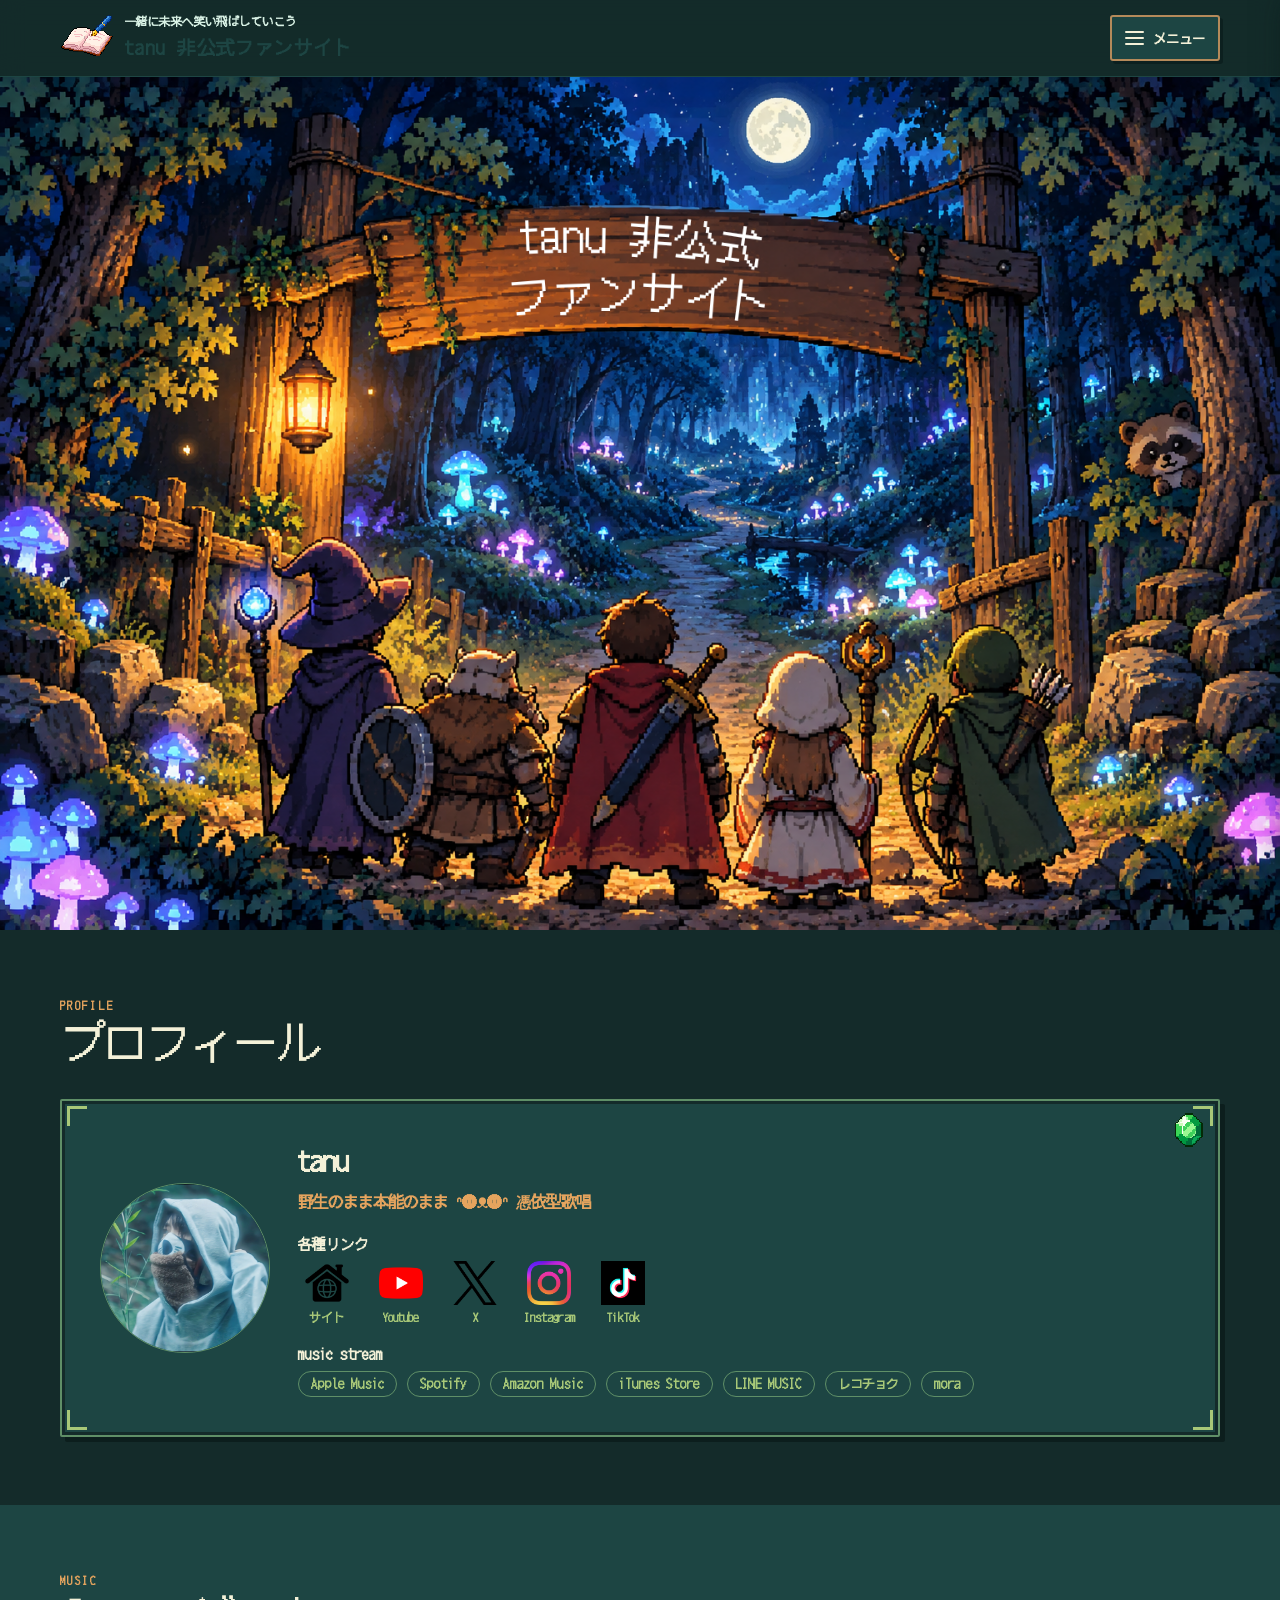
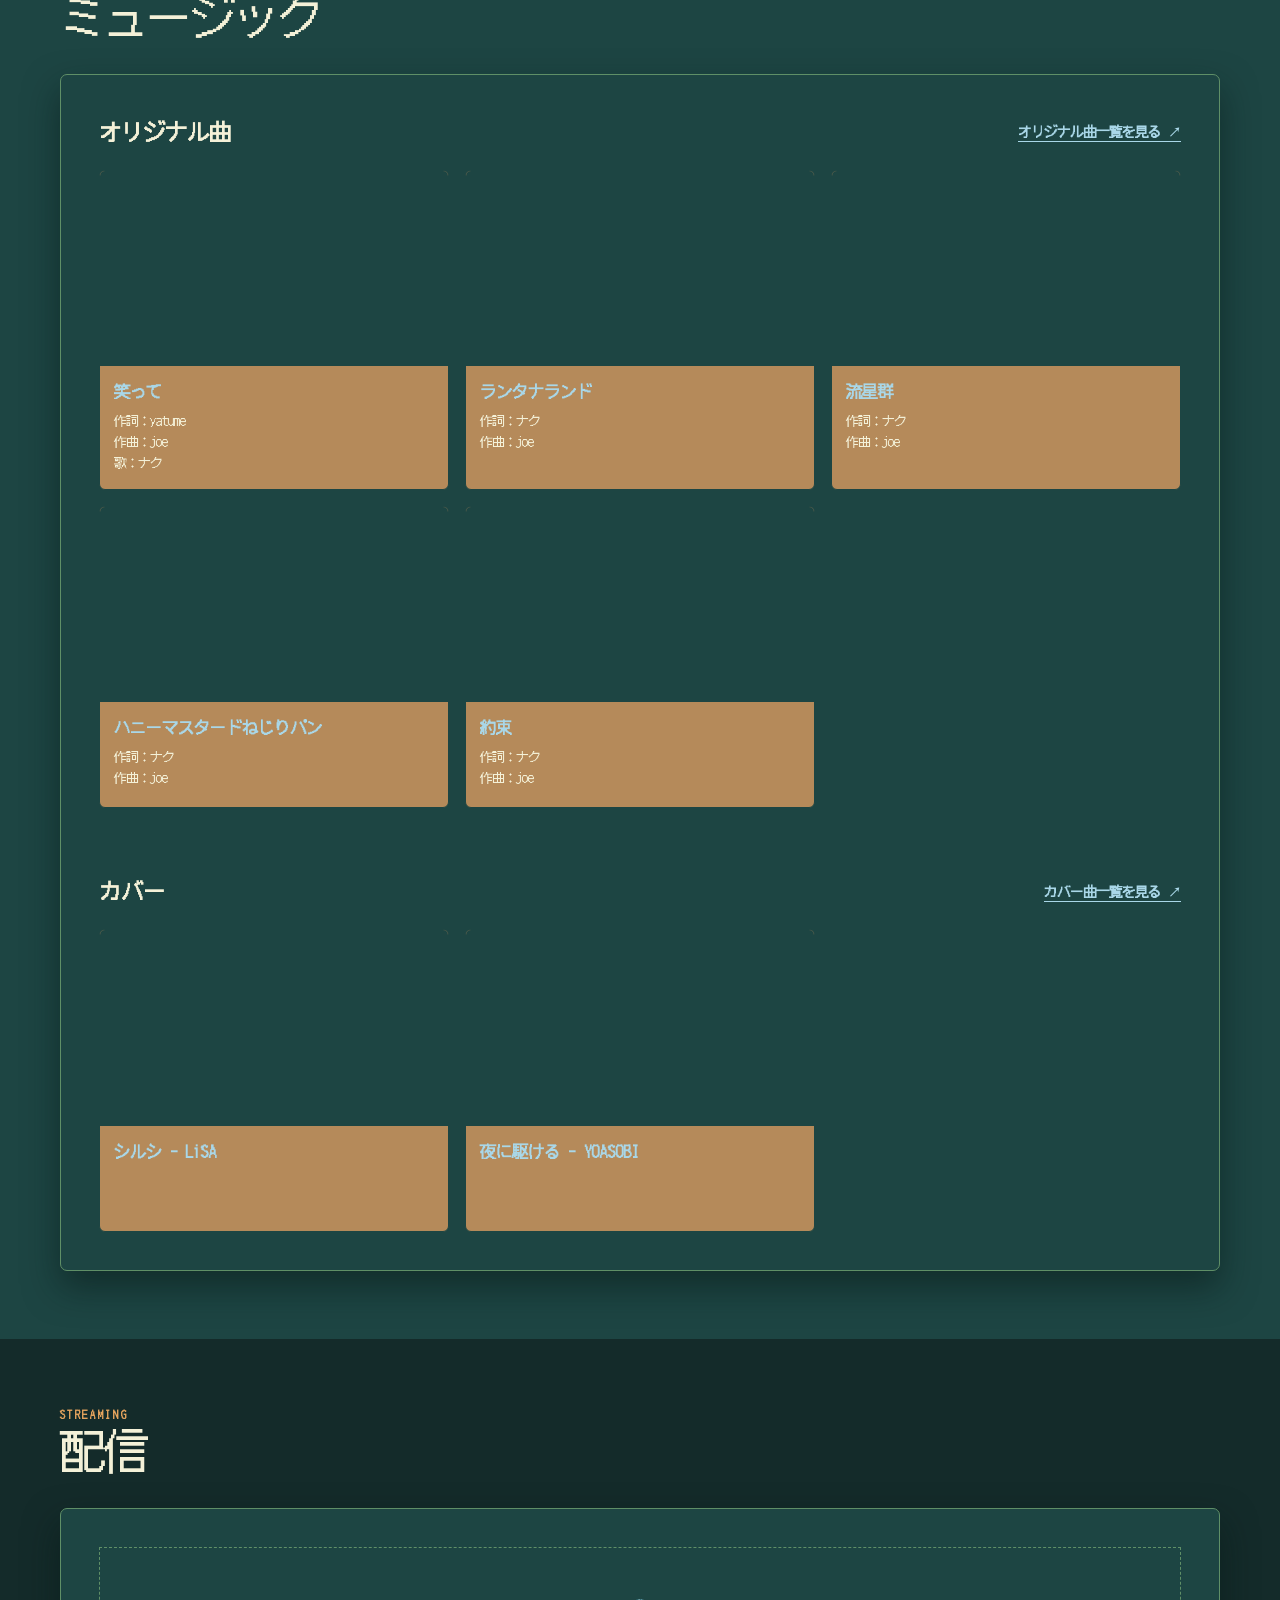
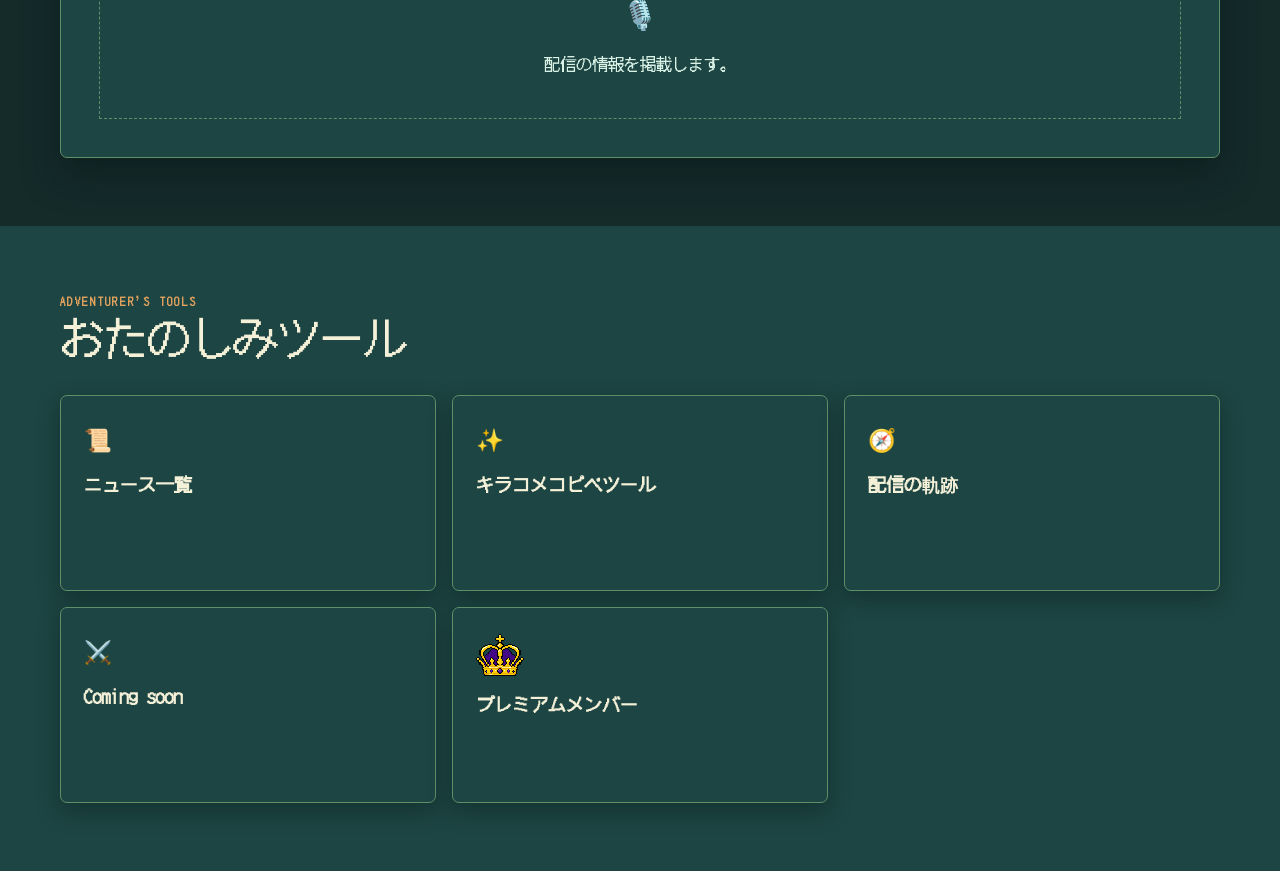
==== index.html @ e78f3a0e "Remove standalone premium section from home" ====
<!doctype html>
<html lang="ja">
<head>
  <meta charset="utf-8">
  <meta name="viewport" content="width=device-width, initial-scale=1">
  <meta name="theme-color" content="#142B2A">
  <meta name="description" content="アーティスト tanu さんの⾮公式ファンサイトです。">
  <title>tanu 非公式ファンサイト</title>
  <link rel="icon" type="image/png" href="assets/site-icon.png">
  <link rel="stylesheet" href="assets/site.css">
</head>
<body>
  <header class="site-header">
    <div class="nav-shell">
      <a class="brand" href="#home" aria-label="tanu 非公式ファンサイト ホーム"><img class="brand-icon" src="assets/site-icon.png" alt=""><span><small>一緒に未来へ笑い飛ばしていこう</small>tanu 非公式ファンサイト</span></a>
      <button class="menu-summary" type="button" aria-label="メニューを開く" aria-expanded="false" aria-controls="site-drawer"><span class="hamburger-icon" aria-hidden="true"><span></span><span></span><span></span></span><span>メニュー</span></button>
    </div>
  </header>
  <div class="menu-backdrop" data-menu-close hidden></div>
  <aside class="site-drawer" id="site-drawer" aria-label="サイトメニュー" aria-hidden="true" inert>
    <div class="drawer-head"><span>MENU</span><button class="drawer-close" type="button" aria-label="メニューを閉じる" data-menu-close>×</button></div>
    <nav class="drawer-nav">
      <a href="#home">ホーム</a>
      <a href="#profile">プロフィール</a>
      <a href="#music">ミュージック</a>
      <a href="#streaming">配信</a>
      <details class="drawer-tools"><summary>おたのしみツール<span aria-hidden="true">▼</span></summary><div class="drawer-submenu">
        <a href="news/">ニュース一覧</a>
        <a href="kiracome/">キラコメコピペツール</a>
        <a href="journey/"><span>配信の<span class="sans-fallback">軌跡</span></span></a>
        <a href="coming-soon/">Coming soon</a>
        <a href="#premium">プレミアムメンバー</a>
      </div></details>
    </nav>
  </aside>

  <main>
    <section class="home-hero" id="home" aria-labelledby="hero-title">
      <h1 id="hero-title" class="visually-hidden">tanu 非公式ファンサイト</h1>
      <img class="home-hero-image" src="assets/tanu-forest-hero.png" alt="月明かりの森の入口に立つ冒険者たちと、tanu 非公式ファンサイトのタイトル">
    </section>

    <section class="section" id="profile">
      <div class="page-shell">
        <div class="section-head"><div><div class="eyebrow">PROFILE</div><h2>プロフィール</h2></div></div>
        <div class="paper-panel profile-card profile-grid">
          <img class="profile-avatar" src="assets/tanu-profile-icon.png" alt="tanuさんのアイコン" width="170" height="170">
          <img class="profile-card-gem" src="assets/Pixel Art Emerald Gemstone.png" alt="">
          <div>
            <h3 class="profile-name">tanu</h3>
            <p class="profile-tagline">野生のまま本能のまま ᐢ⓿ᴥ⓿ᐢ 憑依型歌唱</p>
            <div class="profile-link-group">
              <h4 class="profile-subheading">各種リンク</h4>
              <nav class="social-icon-links" aria-label="tanuさんの各種リンク">
                <a class="social-icon-link" href="https://www.tunecore.co.jp/artists/tanutanu" target="_blank" rel="noopener noreferrer"><img src="assets/icon_hp.png" alt=""><span>サイト</span></a>
                <a class="social-icon-link" href="https://www.youtube.com/channel/UCKQTINVqYWLutJ93eUkS-uA" target="_blank" rel="noopener noreferrer"><img src="assets/icon_youtube.png" alt=""><span>Youtube</span></a>
                <a class="social-icon-link" href="https://x.com/tanuondo" target="_blank" rel="noopener noreferrer"><img src="assets/icon_x.png" alt=""><span>X</span></a>
                <a class="social-icon-link" href="https://www.instagram.com/tanu_ondo" target="_blank" rel="noopener noreferrer"><img src="assets/icon_instagram.png" alt=""><span>Instagram</span></a>
                <a class="social-icon-link" href="https://www.tiktok.com/@tanuondo" target="_blank" rel="noopener noreferrer"><img src="assets/icon_tictock.png" alt=""><span>TikTok</span></a>
              </nav>
            </div>
            <div class="profile-link-group">
              <h4 class="profile-subheading">music stream</h4>
              <nav class="service-links" aria-label="音楽配信サービス">
                <a class="social-link" href="https://music.apple.com/jp/artist/tanu/6798784344" target="_blank" rel="noopener noreferrer">Apple Music</a>
                <a class="social-link" href="https://open.spotify.com/intl-ja/artist/3D049MD9FeRtKDPdg8J4mI" target="_blank" rel="noopener noreferrer">Spotify</a>
                <a class="social-link" href="https://www.amazon.co.jp/music/player/artists/B0FX44RHBK/%E3%82%BF%E3%83%8C" target="_blank" rel="noopener noreferrer">Amazon Music</a>
                <a class="social-link" href="https://music.apple.com/jp/artist/tanu/6798784344" target="_blank" rel="noopener noreferrer">iTunes Store</a>
                <a class="social-link" href="https://music.line.me/webapp/artist/mi0000000017ddcce5" target="_blank" rel="noopener noreferrer">LINE MUSIC</a>
                <a class="social-link" href="https://recochoku.jp/artist/2001894683" target="_blank" rel="noopener noreferrer">レコチョク</a>
                <a class="social-link" href="https://mora.jp/artist/1518848/" target="_blank" rel="noopener noreferrer">mora</a>
              </nav>
            </div>
          </div>
        </div>
      </div>
    </section>

    <section class="section section-dark" id="music">
      <div class="page-shell">
        <div class="section-head"><div><div class="eyebrow">MUSIC</div><h2>ミュージック</h2></div></div>
        <div class="paper-panel music-catalog">
          <section class="music-category" aria-labelledby="original-songs-title">
            <div class="music-category-head"><h3 id="original-songs-title">オリジナル曲</h3><a class="music-playlist" href="https://youtube.com/playlist?list=PLEPzYN4AXR4_OcsNYPB0GMWKNWemqGG18&amp;si=A8yiGRRc8tsrLAij" target="_blank" rel="noopener noreferrer">オリジナル曲一覧を見る ↗</a></div>
            <div class="music-grid">
              <article class="music-card">
                <div class="music-video"><iframe src="https://www.youtube.com/embed/zOTj1LpjaqM?controls=0" title="笑って" frameborder="0" allow="accelerometer; autoplay; clipboard-write; encrypted-media; gyroscope; picture-in-picture; web-share" referrerpolicy="strict-origin-when-cross-origin" allowfullscreen></iframe></div>
                <div class="music-card-body"><h4>笑って</h4><p>作詞：yatume<br>作曲：joe<br>歌：ナク</p></div>
              </article>
              <article class="music-card">
                <div class="music-video"><iframe src="https://www.youtube.com/embed/f6OpAgueWlI?controls=0" title="ランタナランド" frameborder="0" allow="accelerometer; autoplay; clipboard-write; encrypted-media; gyroscope; picture-in-picture; web-share" referrerpolicy="strict-origin-when-cross-origin" allowfullscreen></iframe></div>
                <div class="music-card-body"><h4>ランタナランド</h4><p>作詞：ナク<br>作曲：joe</p></div>
              </article>
              <article class="music-card">
                <div class="music-video"><iframe src="https://www.youtube.com/embed/SqLfSQMRfxo?controls=0" title="流星群" frameborder="0" allow="accelerometer; autoplay; clipboard-write; encrypted-media; gyroscope; picture-in-picture; web-share" referrerpolicy="strict-origin-when-cross-origin" allowfullscreen></iframe></div>
                <div class="music-card-body"><h4>流星群</h4><p>作詞：ナク<br>作曲：joe</p></div>
              </article>
              <article class="music-card">
                <div class="music-video"><iframe src="https://www.youtube.com/embed/dbC8KkPv0nI?controls=0" title="ハニーマスタードねじりパン" frameborder="0" allow="accelerometer; autoplay; clipboard-write; encrypted-media; gyroscope; picture-in-picture; web-share" referrerpolicy="strict-origin-when-cross-origin" allowfullscreen></iframe></div>
                <div class="music-card-body"><h4>ハニーマスタードねじりパン</h4><p>作詞：ナク<br>作曲：joe</p></div>
              </article>
              <article class="music-card">
                <div class="music-video"><iframe src="https://www.youtube.com/embed/GjMZC3jUTAA?controls=0" title="約束" frameborder="0" allow="accelerometer; autoplay; clipboard-write; encrypted-media; gyroscope; picture-in-picture; web-share" referrerpolicy="strict-origin-when-cross-origin" allowfullscreen></iframe></div>
                <div class="music-card-body"><h4>約束</h4><p>作詞：ナク<br>作曲：joe</p></div>
              </article>
            </div>
          </section>
          <section class="music-category" aria-labelledby="cover-songs-title">
            <div class="music-category-head"><h3 id="cover-songs-title">カバー</h3><a class="music-playlist" href="https://youtube.com/playlist?list=PLEPzYN4AXR48Qa6YJpqg9E5xdZx9Xmgc6&amp;si=z7I_ExAQZlv4Ftwl" target="_blank" rel="noopener noreferrer">カバー曲一覧を見る ↗</a></div>
            <div class="music-grid">
              <article class="music-card">
                <div class="music-video"><iframe src="https://www.youtube.com/embed/HcnBp6DySU0?controls=0" title="シルシ - LiSA" frameborder="0" allow="accelerometer; autoplay; clipboard-write; encrypted-media; gyroscope; picture-in-picture; web-share" referrerpolicy="strict-origin-when-cross-origin" allowfullscreen></iframe></div>
                <div class="music-card-body"><h4>シルシ <span>- LiSA</span></h4></div>
              </article>
              <article class="music-card">
                <div class="music-video"><iframe src="https://www.youtube.com/embed/EwjotO2DPDc?controls=0" title="夜に駆ける - YOASOBI" frameborder="0" allow="accelerometer; autoplay; clipboard-write; encrypted-media; gyroscope; picture-in-picture; web-share" referrerpolicy="strict-origin-when-cross-origin" allowfullscreen></iframe></div>
                <div class="music-card-body"><h4>夜に駆ける <span>- YOASOBI</span></h4></div>
              </article>
            </div>
          </section>
        </div>
      </div>
    </section>

    <section class="section" id="streaming">
      <div class="page-shell">
        <div class="section-head"><div><div class="eyebrow">STREAMING</div><h2>配信</h2></div></div>
        <div class="paper-panel"><div class="empty-note"><span class="icon">🎙️</span>配信の情報を掲載します。</div></div>
      </div>
    </section>

    <section class="section section-dark" id="tools">
      <div class="page-shell">
        <div class="section-head"><div><div class="eyebrow">ADVENTURER'S TOOLS</div><h2>おたのしみツール</h2></div></div>
        <div class="content-grid">
          <a class="content-card" href="news/"><div class="card-mark">📜</div><h3>ニュース一覧</h3></a>
          <a class="content-card" href="kiracome/"><div class="card-mark">✨</div><h3>キラコメコピペツール</h3></a>
          <a class="content-card" href="journey/"><div class="card-mark">🧭</div><h3>配信の<span class="sans-fallback">軌跡</span></h3></a>
          <a class="content-card" href="coming-soon/"><div class="card-mark">⚔️</div><h3>Coming soon</h3></a>
          <div class="content-card" id="premium"><div class="card-mark"><img src="assets/Pixel Art Noble Crown Icon.png" alt=""></div><h3>プレミアムメンバー</h3></div>
        </div>
      </div>
    </section>
  </main>
  <script src="assets/site.js" defer></script>
</body>
</html>
---- assets/site.css ----
@font-face {
  font-family: "EnkaDotGothic24";
  src: url("fonts/EnkaDotGothic24.ttf") format("truetype");
  font-style: normal;
  font-weight: 400;
  font-display: swap;
}
:root {
  color-scheme: dark;
  --deep-forest: #142B2A;
  --night-teal: #1D4543;
  --moss: #5F8F67;
  --leaf: #A8C878;
  --moonlight: #D9F2E5;
  --music: #A9D7E8;
  --wood: #B58A5A;
  --alert: #E5A45E;
  --forest-950: #F4F1D8;
  --forest-900: var(--night-teal);
  --forest-800: var(--leaf);
  --forest-700: var(--moss);
  --forest-500: var(--music);
  --parchment: var(--wood);
  --paper: var(--deep-forest);
  --paper-light: var(--night-teal);
  --leather: var(--wood);
  --gold: var(--leaf);
  --rust: var(--alert);
  --ink: #F4F1D8;
  --muted: var(--moonlight);
  --border: var(--moss);
  --shadow: 0 16px 35px #08181788;
}
* { box-sizing: border-box; }
html { scroll-behavior: smooth; }
body {
  min-height: 100vh;
  margin: 0;
  color: var(--ink);
  background: var(--deep-forest);
  font-family: "EnkaDotGothic24", sans-serif;
  line-height: 1.8;
}
a { color: inherit; }
.site-header {
  position: sticky;
  top: 0;
  z-index: 10;
  border-bottom: 1px solid var(--forest-900);
  background: #142B2Aee;
  backdrop-filter: blur(12px);
}
.nav-shell {
  width: min(1160px, calc(100% - 40px));
  min-height: 76px;
  margin: auto;
  display: flex;
  align-items: center;
  justify-content: space-between;
  gap: 20px;
}
.brand {
  display: inline-flex;
  align-items: center;
  gap: 11px;
  color: var(--forest-900);
  font-family: "EnkaDotGothic24", sans-serif;
  font-size: 1.12rem;
  font-weight: 700;
  letter-spacing: .08em;
  text-decoration: none;
  white-space: nowrap;
}
.brand-icon { display: block; width: 54px; height: 54px; flex: 0 0 auto; object-fit: contain; }
.brand small { display: block; color: var(--muted); font-family: "EnkaDotGothic24", sans-serif; font-size: .68rem; letter-spacing: .04em; }
.main-nav { display: flex; align-items: center; gap: 20px; }
.main-nav > a, .menu-summary {
  color: var(--forest-900);
  font-family: "EnkaDotGothic24", sans-serif;
  font-size: .84rem;
  font-weight: 700;
  text-decoration: none;
}
.main-nav a:hover, .menu-summary:hover { color: var(--rust); }
.main-nav a[aria-current="page"] { color: var(--rust); }
.menu-details { position: relative; }
.menu-summary { cursor: pointer; list-style: none; }
.menu-summary::-webkit-details-marker { display: none; }
.menu-summary::after { margin-left: 6px; content: "⌄"; }
.menu-popover {
  position: absolute;
  top: calc(100% + 16px);
  right: 0;
  display: grid;
  width: 236px;
  gap: 4px;
  padding: 10px;
  border: 1px solid var(--border);
  border-radius: 12px;
  background: var(--paper-light);
  box-shadow: var(--shadow);
}
.menu-popover a { padding: 9px 10px; border-radius: 7px; color: var(--forest-900); font: 700 .82rem "EnkaDotGothic24", sans-serif; text-decoration: none; }
.menu-popover a:hover { background: var(--deep-forest); }
.page-shell { width: min(1160px, calc(100% - 40px)); margin: auto; }
.home-hero {
  display: block;
  width: 100%;
  margin: 0;
  padding: 0;
  background: var(--deep-forest);
}
.home-hero-image { display: block; width: 100%; height: auto; }
.visually-hidden { position: absolute; width: 1px; height: 1px; overflow: hidden; clip: rect(0, 0, 0, 0); white-space: nowrap; clip-path: inset(50%); }
.hero-copy { max-width: 700px; }
.eyebrow {
  color: var(--rust);
  font: 700 .7rem/1.5 "EnkaDotGothic24", sans-serif;
  letter-spacing: .21em;
  text-transform: uppercase;
}
.home-hero h1 {
  margin: 0 0 20px;
  color: var(--forest-950);
  font-size: clamp(2.6rem, 5.6vw, 5.2rem);
  font-weight: 500;
  letter-spacing: -.06em;
  line-height: 1.16;
}
.section { padding: 68px 0; }
.section-dark { color: var(--ink); background: var(--night-teal); }
.section-dark h2, .section-dark h3 { color: var(--ink); }
.section-dark .section-head h2 { color: var(--ink); }
.section-dark .eyebrow { color: var(--rust); }
.section-dark p { color: var(--moonlight); }
.section-head { display: flex; align-items: end; justify-content: space-between; gap: 24px; margin-bottom: 28px; }
.section-head h2, .page-title { margin: 0; color: var(--forest-950); font-size: clamp(1.8rem, 4vw, 2.8rem); font-weight: 500; letter-spacing: -.04em; line-height: 1.25; }
.section-head p { max-width: 34em; margin: 9px 0 0; color: var(--muted); font-size: .9rem; }
.text-link { color: var(--rust); font: 700 .82rem "EnkaDotGothic24", sans-serif; text-decoration-thickness: 1px; text-underline-offset: 4px; white-space: nowrap; }
.paper-panel {
  padding: clamp(22px, 4vw, 38px);
  border: 1px solid var(--border);
  border-radius: 7px;
  background: var(--paper-light);
  box-shadow: var(--shadow);
}
.news-list { display: grid; gap: 12px; }
.news-item { display: grid; grid-template-columns: 130px 1fr; gap: 18px; padding: 14px 0; border-bottom: 1px dashed var(--border); }
.news-item:last-child { border-bottom: 0; }
.news-date { color: var(--muted); font: .76rem "EnkaDotGothic24", sans-serif; }
.news-label { display: inline-block; margin-right: 9px; padding: 2px 8px; border: 1px solid var(--rust); border-radius: 999px; color: var(--rust); font: 700 .64rem "EnkaDotGothic24", sans-serif; letter-spacing: .06em; }
.news-title { color: var(--forest-950); font-weight: 700; }
.profile-grid { display: grid; grid-template-columns: 170px 1fr; align-items: center; gap: 28px; }
.profile-avatar { display: block; width: 170px; aspect-ratio: 1; border: 1px solid var(--border); border-radius: 50%; object-fit: cover; }
.profile-name { margin: 0 0 4px; color: var(--forest-950); font-size: 1.6rem; }
.profile-tagline { margin: 0; color: var(--rust); font: 700 .95rem/1.7 "EnkaDotGothic24", sans-serif; }
.profile-link-group { margin-top: 22px; }
.profile-subheading { margin: 0 0 10px; color: var(--forest-950); font: 700 .86rem "EnkaDotGothic24", sans-serif; }
.service-links { display: flex; flex-wrap: wrap; gap: 10px; }
.social-icon-links { display: flex; flex-wrap: wrap; align-items: start; gap: 16px; }
.social-icon-link { display: flex; min-width: 58px; flex-direction: column; align-items: center; gap: 5px; color: var(--forest-800); font: 700 .72rem/1.3 "EnkaDotGothic24", sans-serif; text-decoration: none; }
.social-icon-link img { display: block; width: 44px; height: 44px; object-fit: contain; }
.social-icon-link:hover { color: var(--rust); }
.social-link { padding: 6px 12px; border: 1px solid var(--border); border-radius: 999px; color: var(--forest-800); font: 700 .75rem "EnkaDotGothic24", sans-serif; text-decoration: none; }
.content-grid { display: grid; grid-template-columns: repeat(3, minmax(0, 1fr)); gap: 16px; }
.content-card {
  min-height: 196px;
  padding: 23px;
  border: 1px solid var(--border);
  border-radius: 7px;
  background: var(--paper-light);
  box-shadow: 0 8px 22px #08181766;
  text-decoration: none;
  transition: transform .18s ease, box-shadow .18s ease;
}
.content-card[href]:hover { transform: translateY(-3px); box-shadow: var(--shadow); }
.card-mark { color: var(--rust); font-size: 1.4rem; }
.content-card h3 { margin: 10px 0 6px; color: var(--forest-950); font-size: 1.1rem; }
.content-card p { margin: 0; color: var(--muted); font-size: .82rem; }
.profile-card { position: relative; overflow: hidden; border: 2px solid var(--moss); border-radius: 2px; background: var(--night-teal); box-shadow: 5px 5px 0 #081817aa, inset 0 0 0 3px var(--deep-forest); }
.profile-card::before { position: absolute; inset: 5px; pointer-events: none; background: linear-gradient(var(--leaf), var(--leaf)) top left / 20px 3px no-repeat, linear-gradient(var(--leaf), var(--leaf)) top left / 3px 20px no-repeat, linear-gradient(var(--leaf), var(--leaf)) top right / 20px 3px no-repeat, linear-gradient(var(--leaf), var(--leaf)) top right / 3px 20px no-repeat, linear-gradient(var(--leaf), var(--leaf)) bottom left / 20px 3px no-repeat, linear-gradient(var(--leaf), var(--leaf)) bottom left / 3px 20px no-repeat, linear-gradient(var(--leaf), var(--leaf)) bottom right / 20px 3px no-repeat, linear-gradient(var(--leaf), var(--leaf)) bottom right / 3px 20px no-repeat; content: ""; }
.profile-card > * { position: relative; z-index: 1; }
.profile-card .profile-card-gem { position: absolute; top: 12px; right: 12px; width: 34px; height: 34px; image-rendering: pixelated; object-fit: contain; }
.card-mark img { display: block; width: 48px; height: 48px; image-rendering: pixelated; object-fit: contain; }
.coming-label { display: inline-block; margin-top: 14px; color: var(--rust); font: 700 .65rem "EnkaDotGothic24", sans-serif; letter-spacing: .14em; }
.page-hero { padding: 48px 0 28px; }
.breadcrumbs { margin-bottom: 13px; color: var(--muted); font: .72rem "EnkaDotGothic24", sans-serif; }
.breadcrumbs a { color: var(--rust); }
.page-title { font-size: clamp(2rem, 5vw, 3.4rem); }
.page-intro { max-width: 48em; margin: 10px 0 0; color: var(--muted); }
.story-layout { display: grid; grid-template-columns: minmax(0, 1fr) 240px; align-items: start; gap: 25px; padding-bottom: 70px; }
.side-note { padding: 20px; border: 1px dashed var(--rust); border-radius: 7px; color: var(--ink); background: var(--parchment); font-size: .82rem; }
.side-note strong { display: block; margin-bottom: 6px; color: var(--forest-950); }
.empty-note { padding: 40px 20px; border: 1px dashed var(--border); color: var(--muted); text-align: center; }
.empty-note .icon { display: block; margin-bottom: 10px; color: var(--gold); font-size: 1.8rem; }
.timeline { display: grid; gap: 15px; }
.timeline-item { position: relative; padding: 21px 24px 21px 58px; border: 1px solid var(--border); border-radius: 7px; background: var(--paper-light); }
.timeline-item::before { position: absolute; top: 28px; left: 25px; width: 13px; height: 13px; border: 2px solid var(--rust); border-radius: 50%; background: var(--parchment); content: ""; }
.timeline-item::after { position: absolute; top: 43px; bottom: -16px; left: 31px; width: 1px; background: var(--forest-900); content: ""; }
.timeline-item:last-child::after { display: none; }
.timeline-date { color: var(--rust); font: 700 .72rem "EnkaDotGothic24", sans-serif; letter-spacing: .08em; }
.timeline-item h3 { margin: 4px 0; color: var(--forest-950); font-size: 1.05rem; }
.site-footer { padding: 28px 20px; border-top: 1px solid var(--forest-900); color: var(--ink); background: var(--parchment); font: .74rem/1.8 "EnkaDotGothic24", sans-serif; text-align: center; }
.site-footer a { color: var(--forest-800); }

/* Kira-kome tool */
.tool-main { width: min(920px, calc(100% - 40px)); margin: 0 auto; padding-bottom: 65px; }
.tool-status { margin: 16px 0; color: var(--muted); font: .78rem "EnkaDotGothic24", sans-serif; }
.request-cta { display: flex; align-items: center; justify-content: space-between; gap: 14px; margin: 0 0 18px; padding: 14px 16px; border: 1px solid var(--forest-900); border-left: 4px solid var(--rust); border-radius: 6px; background: var(--paper-light); box-shadow: 0 2px 0 #08181766; }
.request-cta p { margin: 0; color: var(--ink); font-size: .88rem; }
.request-cta a { display: inline-flex; flex: 0 0 auto; align-items: center; gap: 8px; padding: 8px 12px; border: 1px solid var(--leaf); border-radius: 4px; color: var(--deep-forest); background: var(--leaf); font-size: .82rem; font-weight: 700; text-decoration: none; transition: background-color .18s ease, border-color .18s ease; }
.request-cta a:hover { border-color: var(--forest-900); color: var(--ink); background: var(--forest-900); }
.request-cta a:focus-visible { outline: 3px solid var(--alert); outline-offset: 3px; }
.scene-picker { display: grid; gap: 9px; margin: 0 0 22px; padding: 16px; border: 1px solid var(--moss); border-radius: 7px; background: linear-gradient(145deg, var(--night-teal), var(--deep-forest)); box-shadow: 0 3px 0 #08181766, inset 0 1px #D9F2E522; }
.scene-picker label { color: var(--forest-950); font-weight: 700; }
.scene-picker label::before { margin-right: .45em; color: var(--rust); content: "✦"; }
.scene-picker select { display: block; width: 100%; min-height: 52px; padding: 10px 46px 10px 15px; appearance: none; border: 2px solid var(--leaf); border-radius: 6px; color: var(--ink); background-color: var(--deep-forest); background-image: url("data:image/svg+xml,%3Csvg xmlns='http://www.w3.org/2000/svg' width='20' height='20' viewBox='0 0 20 20'%3E%3Cpath d='m4 7 6 6 6-6' fill='none' stroke='%23A8C878' stroke-width='2.5' stroke-linecap='square'/%3E%3C/svg%3E"), linear-gradient(180deg, var(--night-teal), var(--deep-forest)); background-repeat: no-repeat; background-position: right 15px center, center; font: .95rem "Google Sans", "Roboto", "Noto Sans JP", "Yu Gothic UI", Meiryo, sans-serif; cursor: pointer; box-shadow: inset 0 1px #D9F2E522, 0 2px 0 #08181766; transition: border-color .18s ease, box-shadow .18s ease, background-color .18s ease; }
.scene-picker select:hover { border-color: var(--rust); }
.scene-picker option { color: var(--forest-950); background: var(--paper-light); font-family: "Google Sans", "Roboto", "Noto Sans JP", "Yu Gothic UI", Meiryo, sans-serif; }
.scene-picker select:focus-visible { outline: 3px solid var(--alert); outline-offset: 3px; border-color: var(--rust); }
.scene-group { margin-bottom: 18px; padding: 16px 20px; border: 1px solid var(--border); border-radius: 7px; background: var(--paper-light); box-shadow: 0 5px 16px #08181766; }
.scene-title { margin-bottom: 12px; padding-bottom: 8px; border-bottom: 1px solid var(--border); color: var(--forest-950); font-size: 1.05rem; }
.message-list { display: flex; flex-direction: column; gap: 9px; }
.message-row { display: flex; align-items: center; justify-content: space-between; gap: 12px; padding: 10px 12px; border: 1px solid var(--moss); border-radius: 5px; background: var(--deep-forest); }
.message-text { flex-grow: 1; overflow-wrap: anywhere; white-space: pre-wrap; font: .9rem/1.5 "Google Sans", sans-serif; }
.copy-btn { flex-shrink: 0; padding: 7px 13px; border: 1px solid var(--leaf); border-radius: 4px; color: var(--deep-forest); background: var(--leaf); font: 700 .78rem "EnkaDotGothic24", sans-serif; cursor: pointer; }
.copy-btn:hover { color: var(--ink); background: var(--forest-900); }
.copy-btn.copied { border-color: var(--forest-900); color: var(--ink); background: var(--forest-900); }
.empty-state { padding: 40px 0; color: var(--muted); text-align: center; }
.load-state { margin: -10px 0 18px; color: var(--muted); font: .78rem "EnkaDotGothic24", sans-serif; }
.toast { position: fixed; bottom: 22px; left: 50%; z-index: 12; transform: translateX(-50%); padding: 9px 21px; border: 1px solid var(--rust); border-radius: 999px; color: var(--ink); background: var(--night-teal); font: .84rem "EnkaDotGothic24", sans-serif; opacity: 0; pointer-events: none; transition: opacity .25s ease; }
.toast.show { opacity: 1; }

@media (max-width: 820px) {
  .hero-copy { max-width: 700px; }
  .content-grid { grid-template-columns: repeat(2, minmax(0, 1fr)); }
}
@media (max-width: 620px) {
  .request-cta { align-items: flex-start; flex-direction: column; }
  .nav-shell { width: calc(100% - 26px); min-height: 66px; gap: 10px; }
  .brand { gap: 7px; font-size: .94rem; }
  .brand-icon { width: 46px; height: 46px; }
  .main-nav { gap: 10px; }
  .main-nav > a, .menu-summary { font-size: .7rem; }
  .main-nav .optional-nav { display: none; }
  .page-shell { width: calc(100% - 28px); }
  .section { padding: 48px 0; }
  .section-head { align-items: start; flex-direction: column; gap: 8px; }
  .content-grid { grid-template-columns: 1fr; }
  .profile-grid { grid-template-columns: 1fr; justify-items: start; }
  .profile-avatar { width: 130px; }
  .story-layout { grid-template-columns: 1fr; }
  .news-item { grid-template-columns: 1fr; gap: 4px; }
  .tool-main { width: calc(100% - 28px); }
  .scene-group { padding: 14px; }
  .message-row { align-items: stretch; flex-direction: column; }
  .copy-btn { align-self: end; }
}
@media (prefers-reduced-motion: reduce) {
  *, *::before, *::after { scroll-behavior: auto !important; transition-duration: .01ms !important; }
}
/* Responsive hamburger menu for the single-page sections and child pages. */
.site-menu { position: relative; }
.site-menu > .menu-summary {
  display: flex;
  min-width: 108px;
  min-height: 46px;
  align-items: center;
  justify-content: center;
  gap: 9px;
  padding: 9px 13px;
  border: 1px solid var(--border);
  border-radius: 6px;
  color: var(--forest-900);
  background: var(--paper-light);
  font: 700 .82rem "EnkaDotGothic24", sans-serif;
  cursor: pointer;
  list-style: none;
}
.site-menu > .menu-summary::-webkit-details-marker { display: none; }
.site-menu > .menu-summary::after { display: none; }
.hamburger-icon { display: grid; width: 19px; gap: 4px; }
.hamburger-icon span { display: block; height: 2px; border-radius: 2px; background: currentColor; }
.site-menu .menu-popover {
  top: calc(100% + 8px);
  right: 0;
  z-index: 20;
  width: min(340px, calc(100vw - 28px));
  max-height: calc(100vh - 100px);
  overflow-y: auto;
  gap: 3px;
  padding: 10px;
}
.site-menu .menu-popover a {
  display: flex;
  min-height: 44px;
  align-items: center;
  padding: 9px 12px;
  border-radius: 6px;
  font-size: .84rem;
}
.site-menu .menu-popover a.menu-parent { margin-top: 3px; border-top: 1px solid var(--border); border-radius: 0; }
.site-menu .menu-popover a.menu-child { min-height: 40px; margin-left: 13px; padding-left: 16px; border-left: 2px solid var(--rust); color: var(--forest-700); font-weight: 600; }
@media (max-width: 620px) {
  .nav-shell { min-height: 66px; }
  .site-menu > .menu-summary { min-width: 46px; padding: 8px 10px; }
}
/* Pixel-art identity and slide-in navigation. */
.brand-icon { image-rendering: pixelated; }
.menu-summary {
  display: flex;
  min-width: 108px;
  min-height: 46px;
  align-items: center;
  justify-content: center;
  gap: 9px;
  padding: 9px 13px;
  border: 2px solid var(--leather);
  border-radius: 3px;
  color: var(--ink);
  background: var(--night-teal);
  box-shadow: 3px 3px 0 #08181788;
  font: 700 .82rem "EnkaDotGothic24", sans-serif;
  cursor: pointer;
}
.menu-summary:hover { background: var(--deep-forest); }
.hamburger-icon { display: grid; width: 19px; gap: 4px; }
.hamburger-icon span { display: block; height: 2px; background: currentColor; }
.menu-backdrop {
  position: fixed;
  inset: 0;
  z-index: 25;
  background: #081817cc;
  opacity: 0;
  transition: opacity .22s ease;
}
.menu-backdrop.is-visible { opacity: 1; }
.site-drawer {
  position: fixed;
  inset: 0 0 0 auto;
  z-index: 30;
  width: min(340px, 86vw);
  overflow-y: auto;
  padding: 18px 18px 30px;
  border-left: 4px solid var(--leaf);
  color: var(--ink);
  background: var(--night-teal);
  box-shadow: -8px 0 28px #081817aa;
  transform: translateX(105%);
  transition: transform .24s steps(6, end);
}
.site-drawer.is-open { transform: translateX(0); }
.drawer-head { display: flex; align-items: center; justify-content: space-between; padding: 4px 2px 18px; border-bottom: 2px solid var(--leaf); color: var(--ink); font: 700 .78rem/1 "EnkaDotGothic24", sans-serif; letter-spacing: .2em; }
.drawer-close { width: 40px; height: 40px; border: 2px solid var(--leaf); border-radius: 2px; color: var(--ink); background: transparent; font: 1.7rem/1 "EnkaDotGothic24", sans-serif; cursor: pointer; }
.drawer-nav { display: grid; gap: 5px; padding-top: 14px; }
.drawer-nav > a, .drawer-tools > summary {
  display: flex;
  min-height: 48px;
  align-items: center;
  justify-content: space-between;
  padding: 10px 12px;
  border: 1px solid var(--moss);
  border-radius: 2px;
  color: var(--ink);
  background: #142B2A66;
  font: 600 .95rem/1.5 "EnkaDotGothic24", sans-serif;
  text-decoration: none;
  cursor: pointer;
  list-style: none;
}
.drawer-tools > summary::-webkit-details-marker { display: none; }
.drawer-nav > a:hover, .drawer-tools > summary:hover { border-color: var(--leaf); background: #142B2Aaa; }
.drawer-tools > summary span { color: var(--leaf); font-size: .72rem; }
.drawer-tools[open] > summary { border-color: var(--leaf); }
.drawer-submenu { display: grid; gap: 4px; padding: 7px 0 4px 13px; }
.drawer-submenu a { display: flex; min-height: 42px; align-items: center; padding: 8px 12px; border-left: 2px solid var(--alert); color: var(--moonlight); font: .86rem/1.5 "EnkaDotGothic24", sans-serif; text-decoration: none; }
.drawer-submenu a { font-family: "EnkaDotGothic24", "Google Sans", "Roboto", "Noto Sans JP", "Yu Gothic UI", Meiryo, sans-serif; }
.sans-fallback { font-family: "Google Sans", "Roboto", "Noto Sans JP", "Yu Gothic UI", Meiryo, sans-serif; }
.drawer-submenu a:hover { color: var(--leaf); background: #142B2A88; }
.hero-intro { max-width: 36em; margin: 0; color: var(--muted); font-size: clamp(1rem, 2.2vw, 1.2rem); }
.music-catalog { display: grid; gap: 34px; }
.music-category + .music-category { padding-top: 28px; border-top: 2px solid var(--forest-900); }
.music-category-head { display: flex; align-items: center; justify-content: space-between; gap: 16px; margin-bottom: 18px; }
.music-category-head h3 { margin: 0; color: var(--forest-950); font-size: 1.35rem; }
.music-playlist { color: var(--music); font-size: .82rem; font-weight: 700; text-underline-offset: 4px; }
.music-grid { display: grid; grid-template-columns: repeat(3, minmax(0, 1fr)); gap: 16px; }
.music-card { overflow: hidden; border: 1px solid var(--forest-900); border-radius: 6px; background: var(--parchment); }
.music-video { overflow: hidden; aspect-ratio: 16 / 9; background: var(--forest-900); }
.music-video iframe { display: block; width: 100%; height: 100%; border: 0; }
.music-card-body { min-height: 105px; padding: 14px; }
.music-card-body h4 { margin: 0 0 7px; color: var(--music); font-size: .98rem; line-height: 1.5; }
.music-card-body h4 span { white-space: nowrap; }
.music-card-body p { margin: 0; color: var(--ink); font-size: .78rem; line-height: 1.7; }
@media (max-width: 820px) {
  .music-grid { grid-template-columns: repeat(2, minmax(0, 1fr)); }
}
@media (max-width: 620px) {
  .music-category-head { align-items: flex-start; flex-direction: column; gap: 6px; }
  .music-grid { gap: 11px; }
  .music-card-body { min-height: 96px; padding: 10px; }
  .music-card-body h4 { font-size: .88rem; }
  .music-card-body p { font-size: .73rem; }
}
@media (max-width: 620px) {
  .menu-summary { min-width: 46px; padding: 8px 10px; }
  .site-drawer { width: min(320px, 88vw); }
}
/* Mobile and title layout refinements. */
.profile-avatar { width: 170px; height: 170px; aspect-ratio: 1 / 1; border-radius: 50%; object-fit: cover; }
.home-hero h1 {
  max-width: none;
  font-size: clamp(1.25rem, 4.8vw, 3.25rem);
  letter-spacing: -.035em;
  white-space: nowrap;
}
.menu-summary::after { display: none; }
@media (max-width: 620px) {
  .menu-summary { width: 46px; min-width: 46px; height: 46px; padding: 0; }
  .menu-summary > span { display: none; }
  .menu-summary::after {
    display: block;
    width: 23px;
    height: 17px;
    content: "";
    background:
      linear-gradient(currentColor 0 0) top / 100% 3px no-repeat,
      linear-gradient(currentColor 0 0) center / 100% 3px no-repeat,
      linear-gradient(currentColor 0 0) bottom / 100% 3px no-repeat;
  }
  .profile-avatar { width: 130px; height: 130px; }
  .social-icon-links {
    display: grid;
    grid-template-columns: repeat(6, minmax(0, 1fr));
    gap: 16px 4px;
  }
  .social-icon-link:nth-child(-n + 2) { grid-column: span 3; }
  .social-icon-link:nth-child(n + 3) { grid-column: span 2; }
}
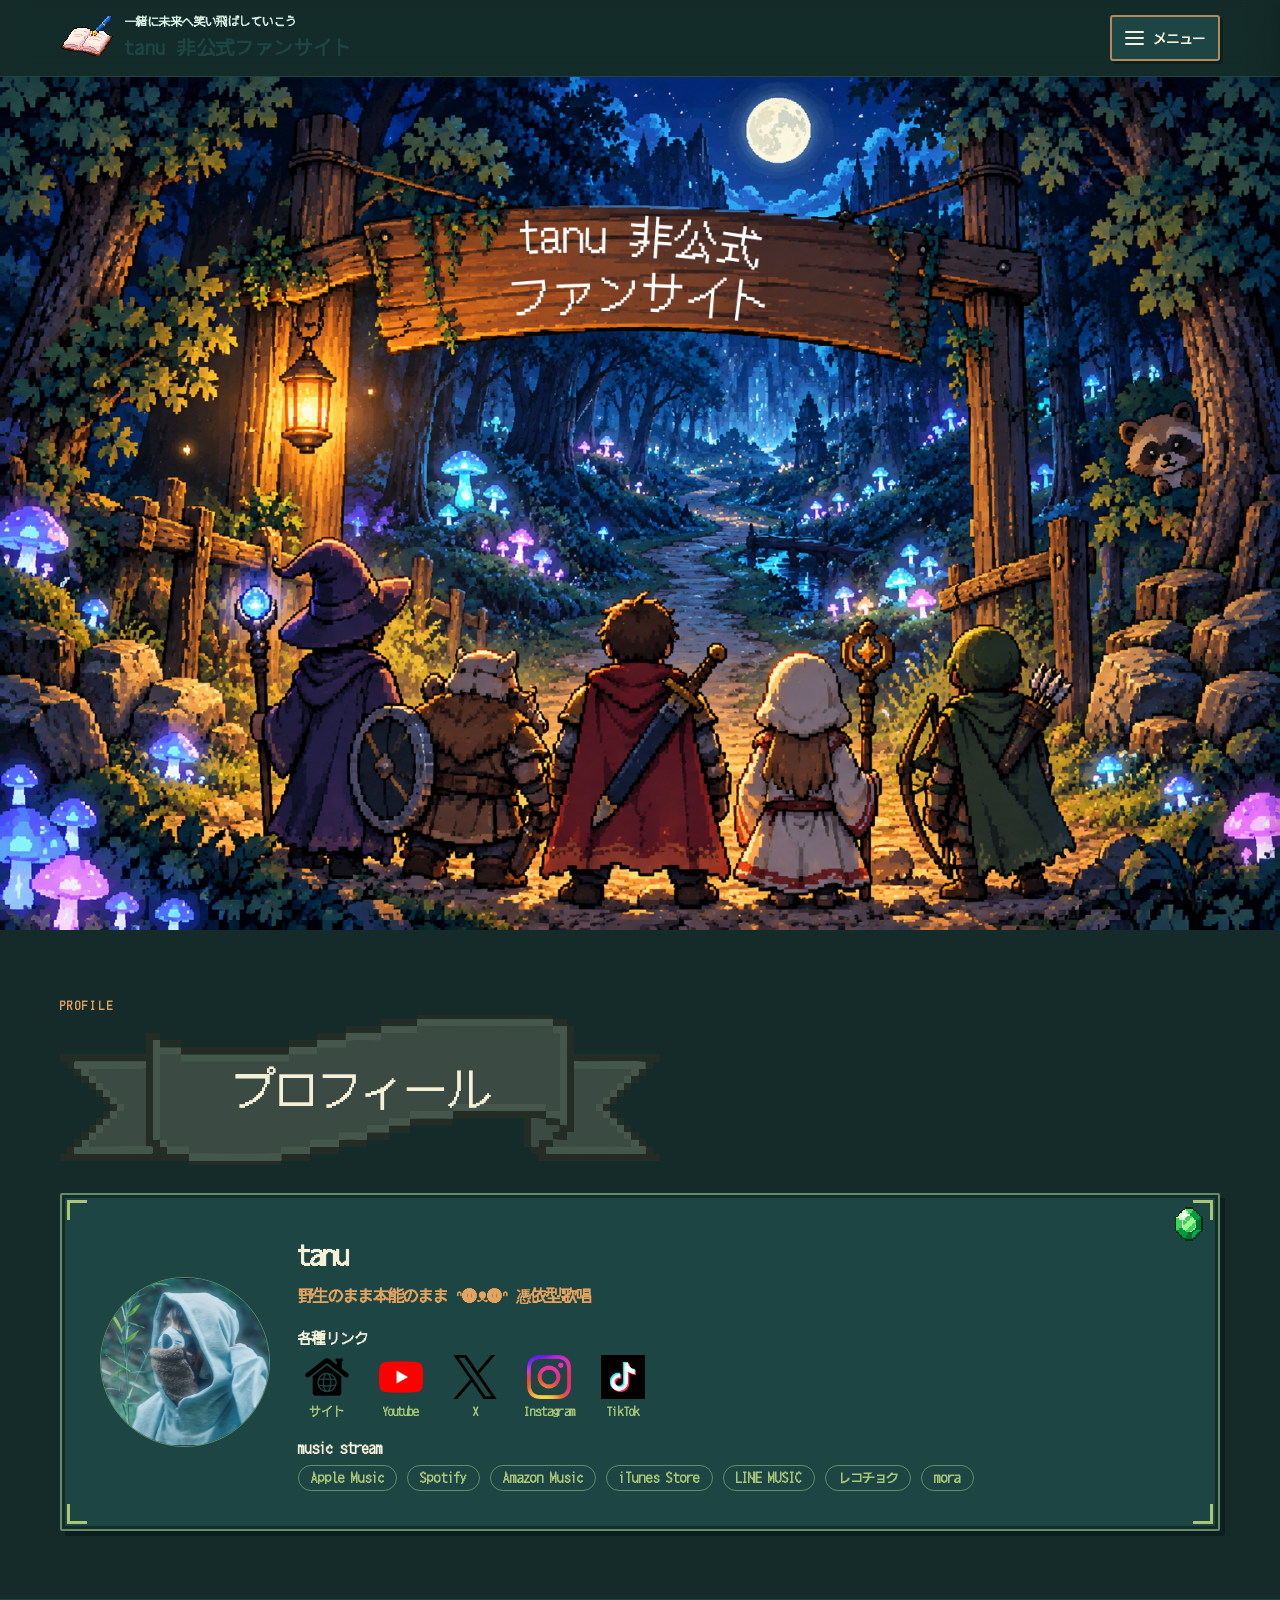
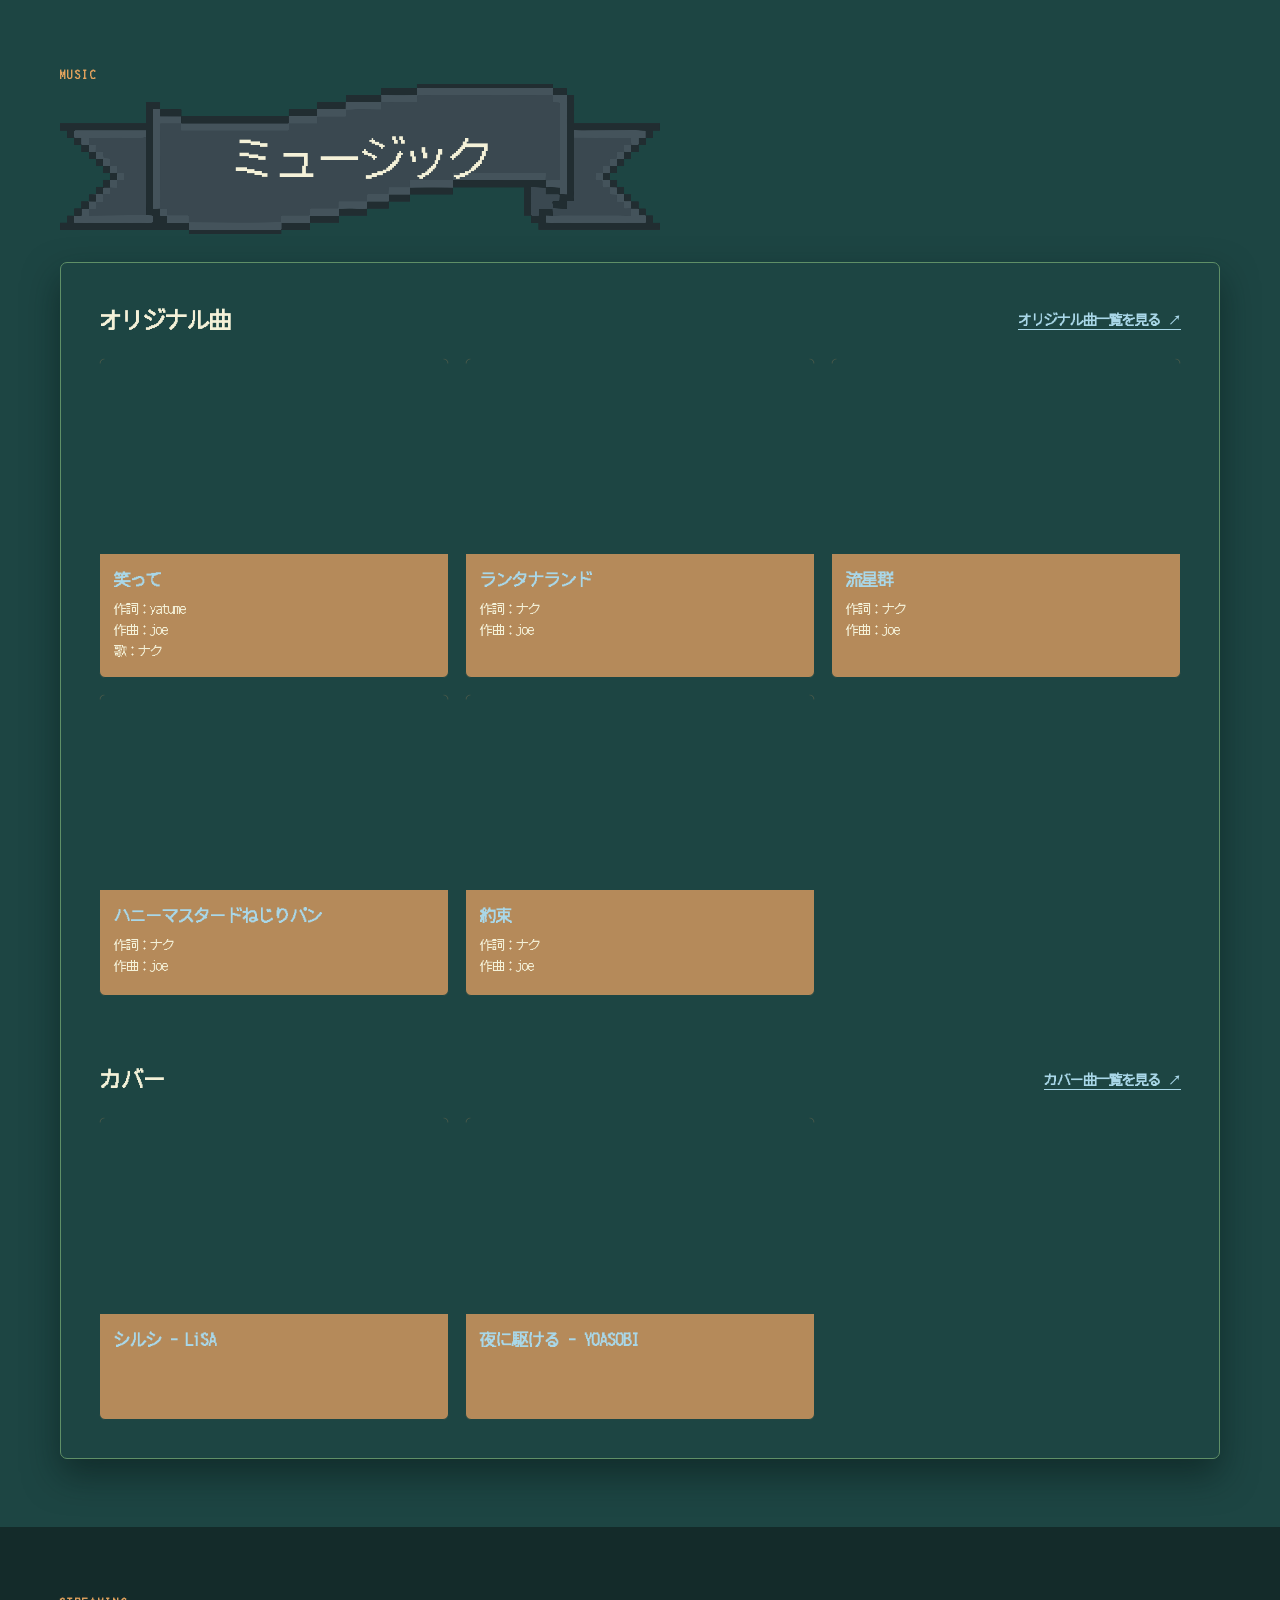
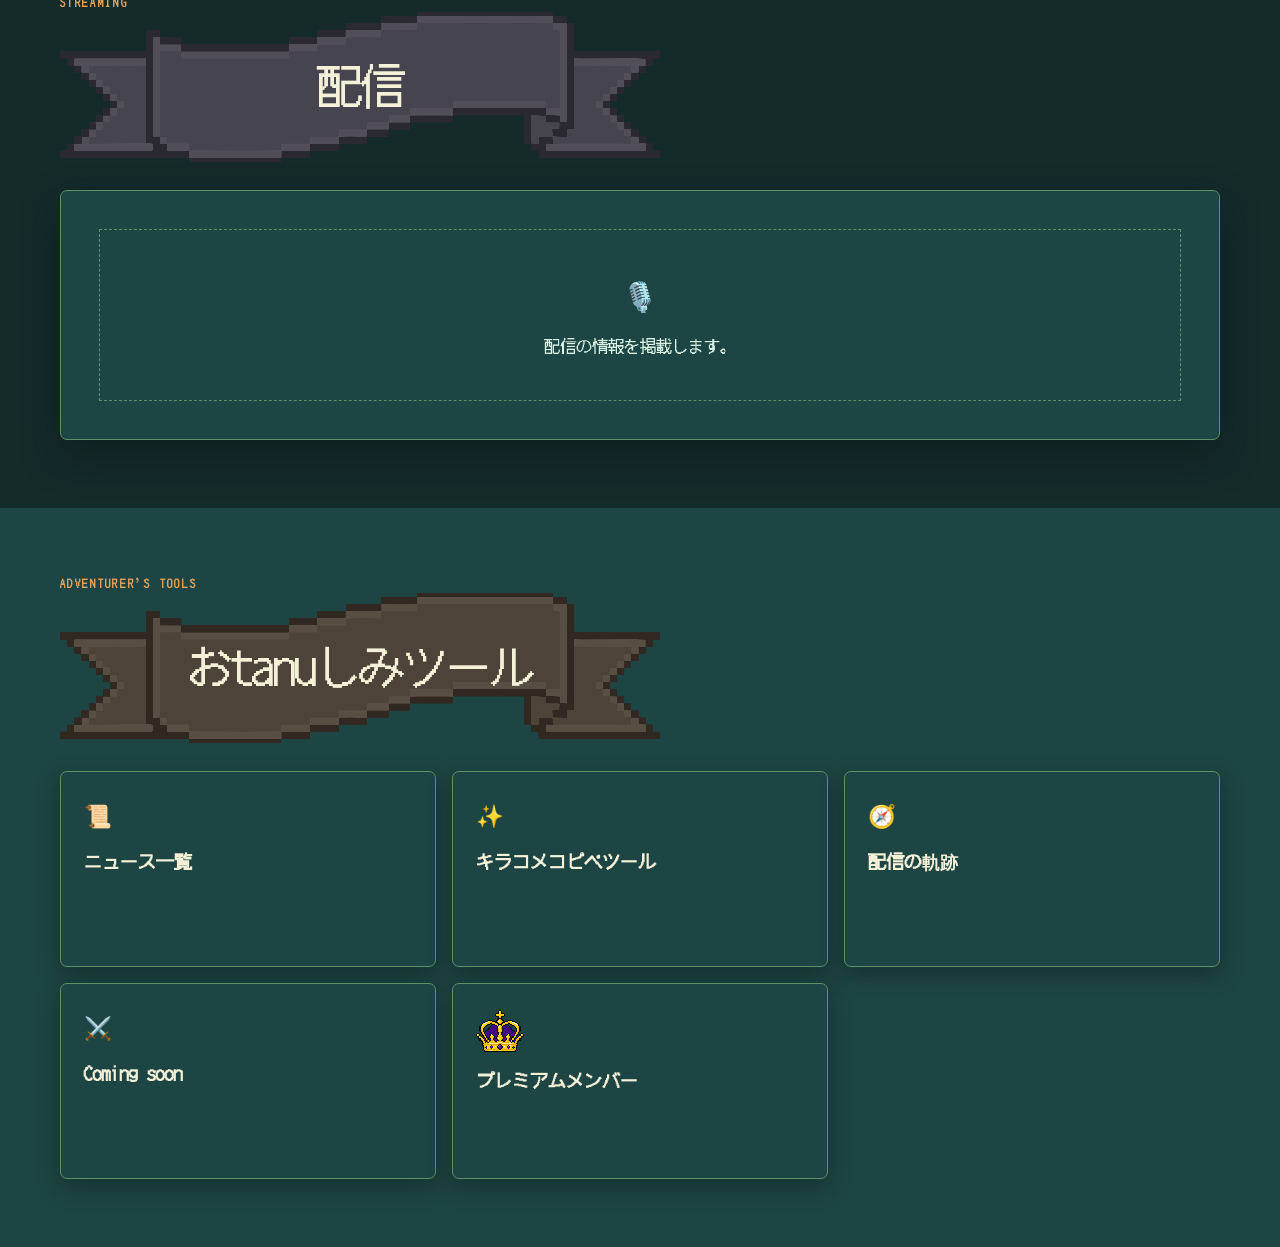
==== commit 054d6aaa: "Style section headings with pixel ribbons" ====
--- a/index.html
+++ b/index.html
@@ -24,7 +24,7 @@
       <a href="#profile">プロフィール</a>
       <a href="#music">ミュージック</a>
       <a href="#streaming">配信</a>
-      <details class="drawer-tools"><summary>おたのしみツール<span aria-hidden="true">▼</span></summary><div class="drawer-submenu">
+      <details class="drawer-tools"><summary>おtanuしみツール<span aria-hidden="true">▼</span></summary><div class="drawer-submenu">
         <a href="news/">ニュース一覧</a>
         <a href="kiracome/">キラコメコピペツール</a>
         <a href="journey/"><span>配信の<span class="sans-fallback">軌跡</span></span></a>
@@ -42,7 +42,7 @@
 
     <section class="section" id="profile">
       <div class="page-shell">
-        <div class="section-head"><div><div class="eyebrow">PROFILE</div><h2>プロフィール</h2></div></div>
+        <div class="section-head"><div><div class="eyebrow">PROFILE</div><div class="ribbon-title"><img class="heading-ribbon" src="assets/dots_ribbon3.png" alt="" aria-hidden="true"><h2>プロフィール</h2></div></div></div>
         <div class="paper-panel profile-card profile-grid">
           <img class="profile-avatar" src="assets/tanu-profile-icon.png" alt="tanuさんのアイコン" width="170" height="170">
           <img class="profile-card-gem" src="assets/Pixel Art Emerald Gemstone.png" alt="">
@@ -78,7 +78,7 @@
 
     <section class="section section-dark" id="music">
       <div class="page-shell">
-        <div class="section-head"><div><div class="eyebrow">MUSIC</div><h2>ミュージック</h2></div></div>
+        <div class="section-head"><div><div class="eyebrow">MUSIC</div><div class="ribbon-title"><img class="heading-ribbon" src="assets/dots_ribbon1.png" alt="" aria-hidden="true"><h2>ミュージック</h2></div></div></div>
         <div class="paper-panel music-catalog">
           <section class="music-category" aria-labelledby="original-songs-title">
             <div class="music-category-head"><h3 id="original-songs-title">オリジナル曲</h3><a class="music-playlist" href="https://youtube.com/playlist?list=PLEPzYN4AXR4_OcsNYPB0GMWKNWemqGG18&amp;si=A8yiGRRc8tsrLAij" target="_blank" rel="noopener noreferrer">オリジナル曲一覧を見る ↗</a></div>
@@ -124,14 +124,14 @@
 
     <section class="section" id="streaming">
       <div class="page-shell">
-        <div class="section-head"><div><div class="eyebrow">STREAMING</div><h2>配信</h2></div></div>
+        <div class="section-head"><div><div class="eyebrow">STREAMING</div><div class="ribbon-title"><img class="heading-ribbon" src="assets/dots_ribbon4.png" alt="" aria-hidden="true"><h2>配信</h2></div></div></div>
         <div class="paper-panel"><div class="empty-note"><span class="icon">🎙️</span>配信の情報を掲載します。</div></div>
       </div>
     </section>
 
     <section class="section section-dark" id="tools">
       <div class="page-shell">
-        <div class="section-head"><div><div class="eyebrow">ADVENTURER'S TOOLS</div><h2>おたのしみツール</h2></div></div>
+        <div class="section-head"><div><div class="eyebrow">ADVENTURER'S TOOLS</div><div class="ribbon-title"><img class="heading-ribbon" src="assets/dots_ribbon2.png" alt="" aria-hidden="true"><h2>おtanuしみツール</h2></div></div></div>
         <div class="content-grid">
           <a class="content-card" href="news/"><div class="card-mark">📜</div><h3>ニュース一覧</h3></a>
           <a class="content-card" href="kiracome/"><div class="card-mark">✨</div><h3>キラコメコピペツール</h3></a>
--- a/assets/site.css
+++ b/assets/site.css
@@ -135,6 +135,9 @@
 .section-dark p { color: var(--moonlight); }
 .section-head { display: flex; align-items: end; justify-content: space-between; gap: 24px; margin-bottom: 28px; }
 .section-head h2, .page-title { margin: 0; color: var(--forest-950); font-size: clamp(1.8rem, 4vw, 2.8rem); font-weight: 500; letter-spacing: -.04em; line-height: 1.25; }
+.ribbon-title { position: relative; display: grid; place-items: center; width: clamp(300px, 52vw, 600px); max-width: 100%; height: clamp(112px, 13vw, 150px); }
+.heading-ribbon { position: absolute; inset: 0; display: block; width: 100%; height: 100%; object-fit: cover; object-position: center; image-rendering: pixelated; }
+.ribbon-title h2 { position: relative; z-index: 1; padding: 0 12%; color: var(--ink); font-size: clamp(1.5rem, 4vw, 2.8rem); white-space: nowrap; }
 .section-head p { max-width: 34em; margin: 9px 0 0; color: var(--muted); font-size: .9rem; }
 .text-link { color: var(--rust); font: 700 .82rem "EnkaDotGothic24", sans-serif; text-decoration-thickness: 1px; text-underline-offset: 4px; white-space: nowrap; }
 .paper-panel {
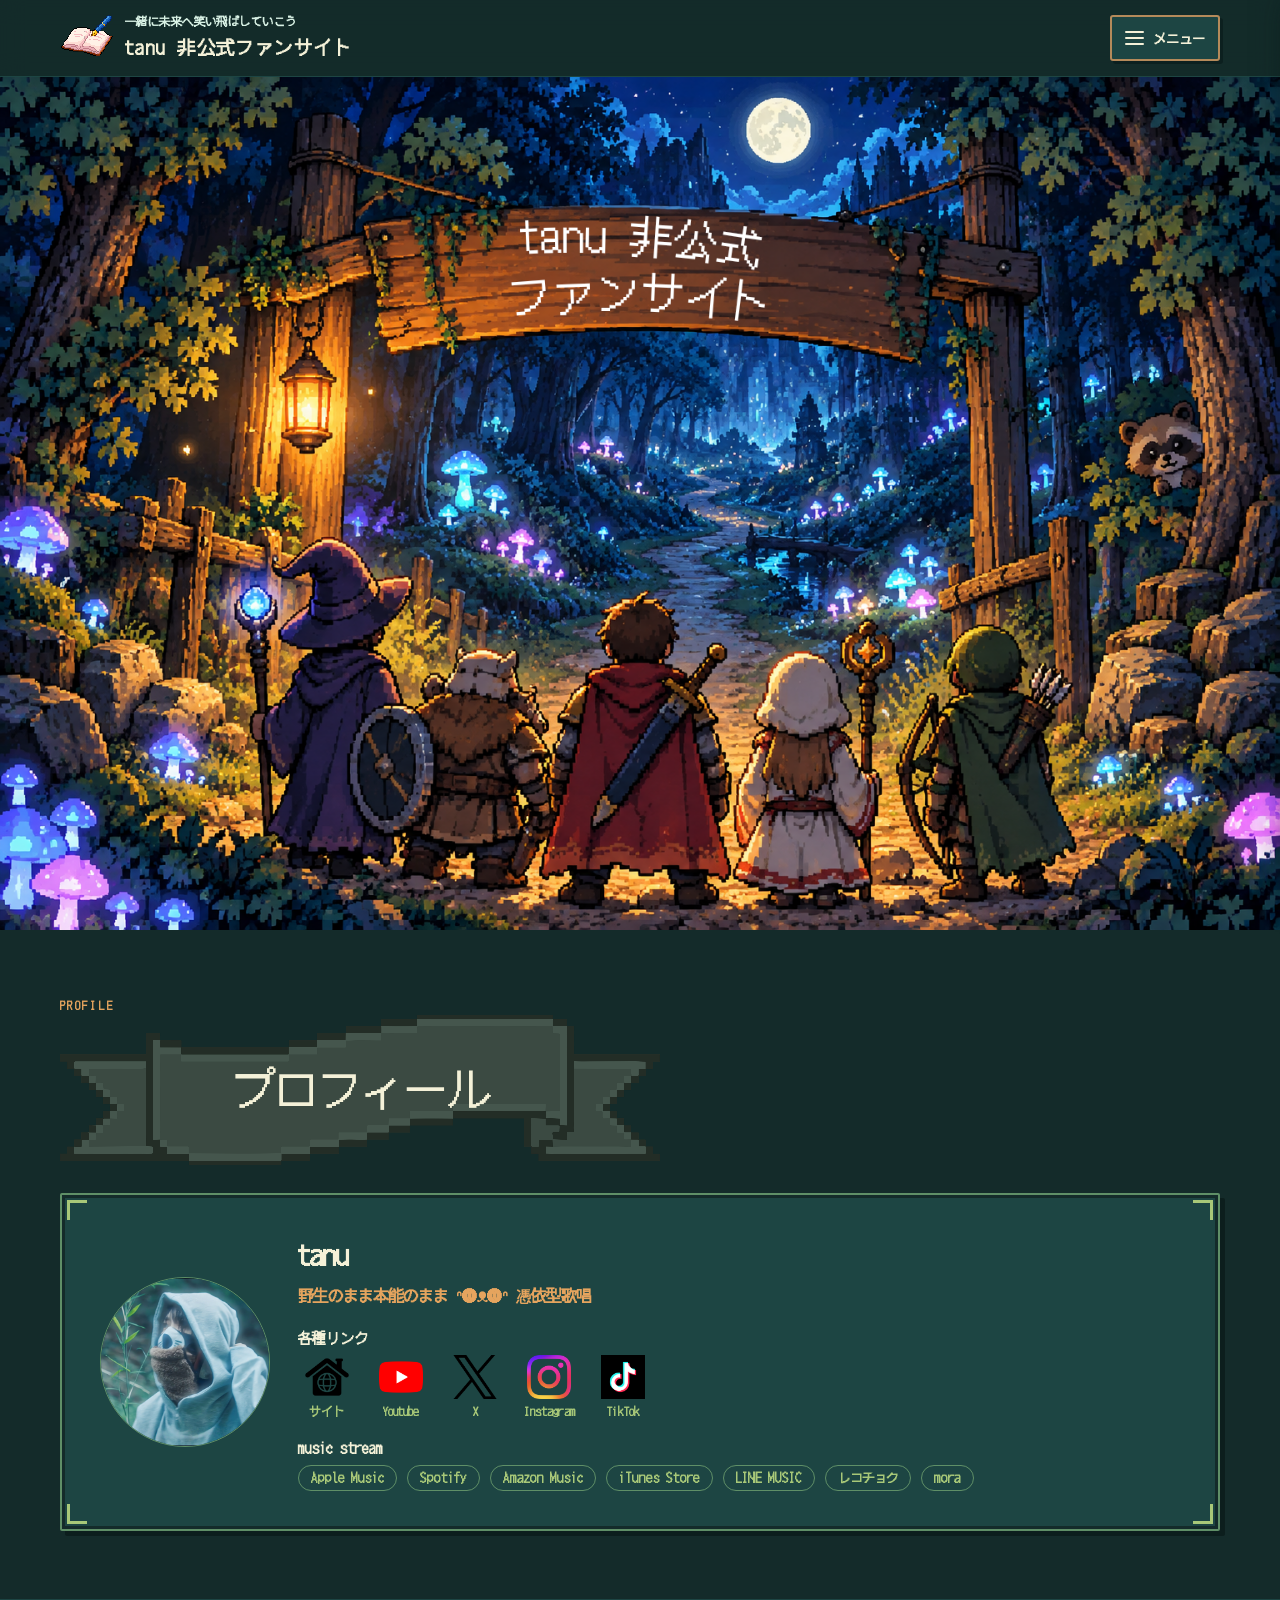
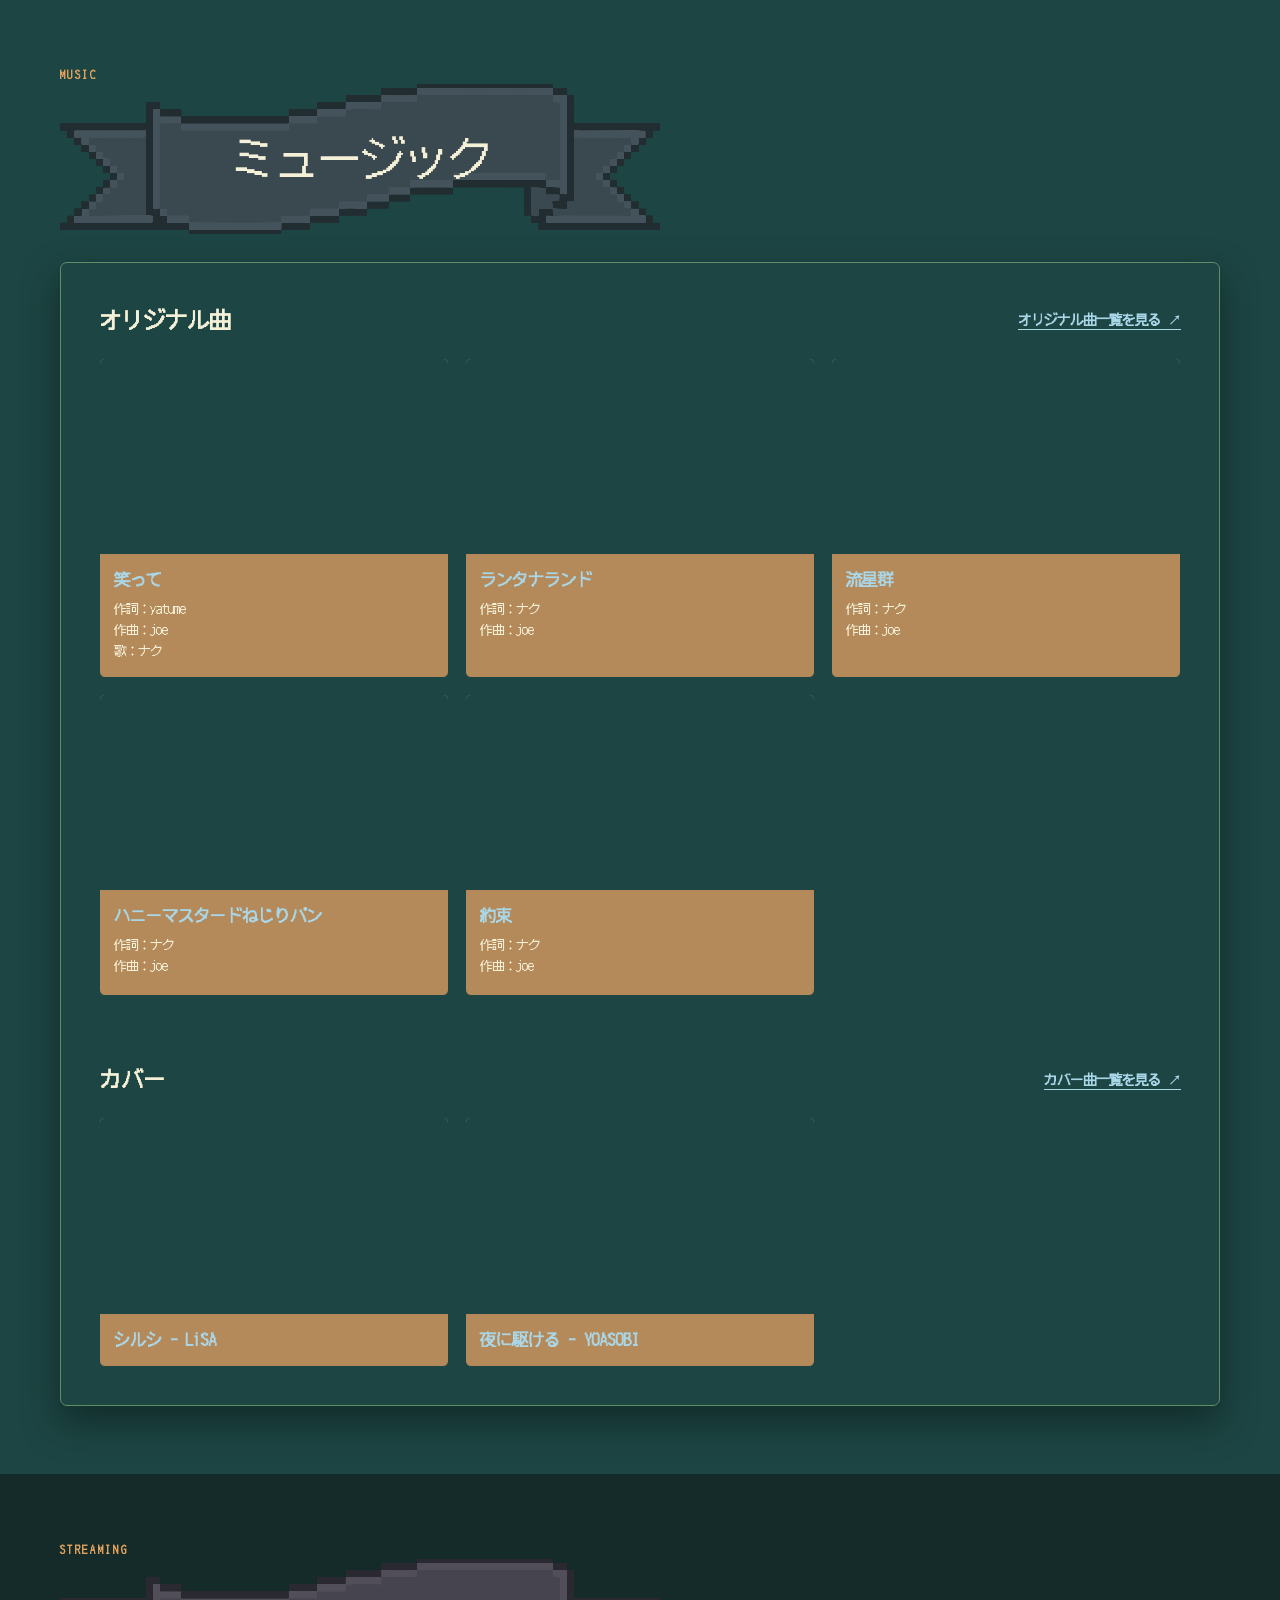
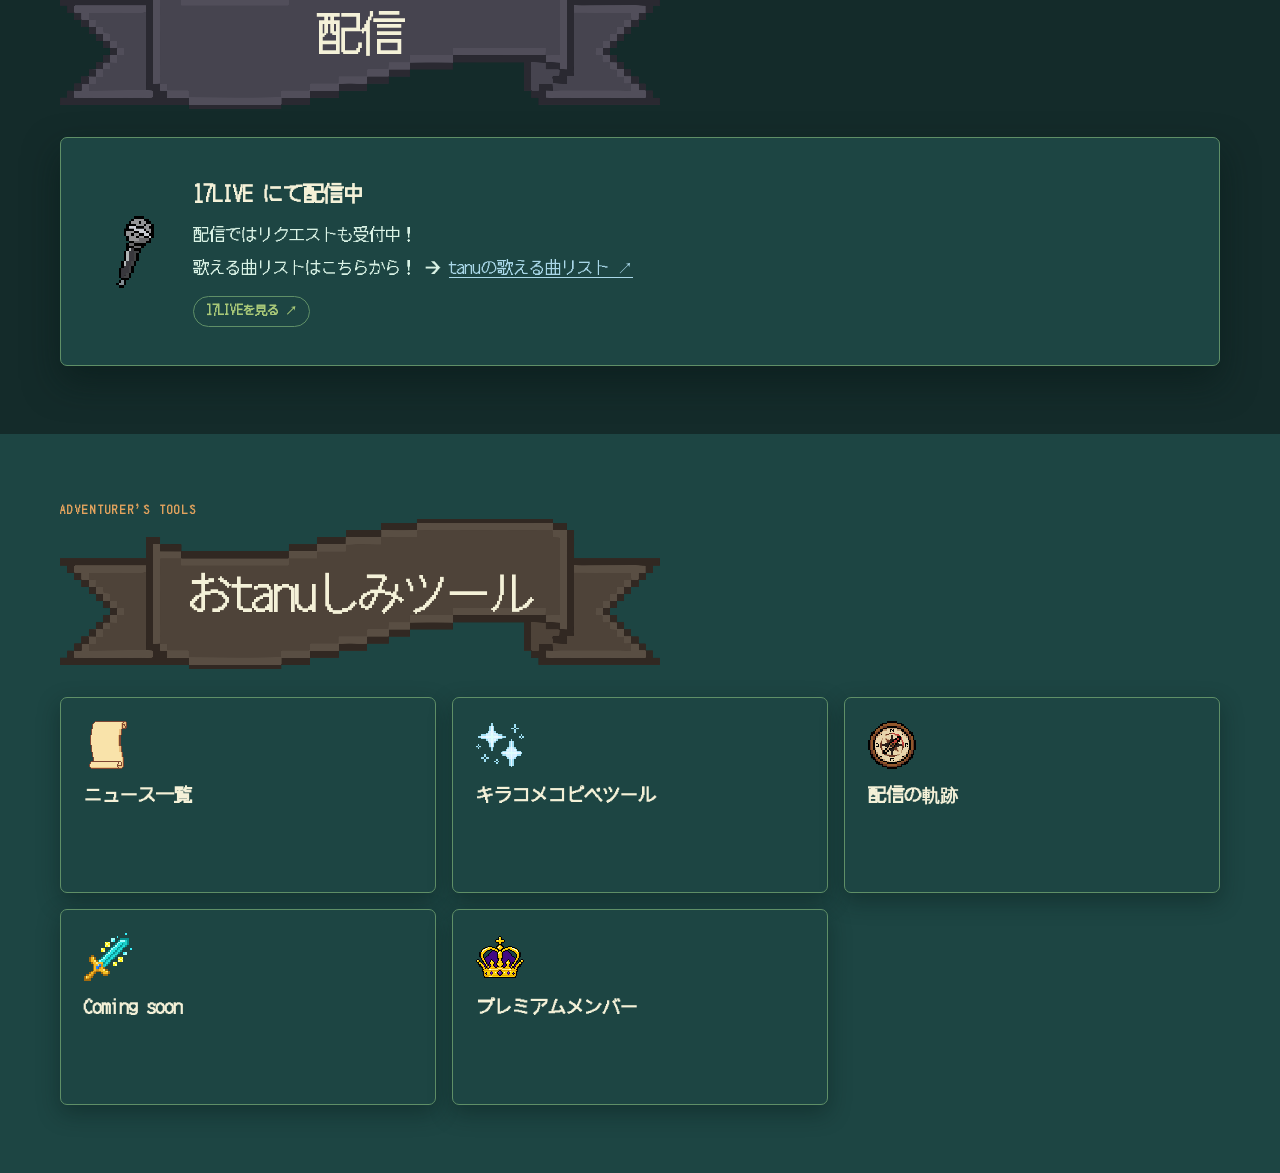
==== commit cf7dd8b8: "Add premium member page and pixel icons" ====
--- a/index.html
+++ b/index.html
@@ -29,7 +29,7 @@
         <a href="kiracome/">キラコメコピペツール</a>
         <a href="journey/"><span>配信の<span class="sans-fallback">軌跡</span></span></a>
         <a href="coming-soon/">Coming soon</a>
-        <a href="#premium">プレミアムメンバー</a>
+        <a href="premium/">プレミアムメンバー</a>
       </div></details>
     </nav>
   </aside>
@@ -45,7 +45,6 @@
         <div class="section-head"><div><div class="eyebrow">PROFILE</div><div class="ribbon-title"><img class="heading-ribbon" src="assets/dots_ribbon3.png" alt="" aria-hidden="true"><h2>プロフィール</h2></div></div></div>
         <div class="paper-panel profile-card profile-grid">
           <img class="profile-avatar" src="assets/tanu-profile-icon.png" alt="tanuさんのアイコン" width="170" height="170">
-          <img class="profile-card-gem" src="assets/Pixel Art Emerald Gemstone.png" alt="">
           <div>
             <h3 class="profile-name">tanu</h3>
             <p class="profile-tagline">野生のまま本能のまま ᐢ⓿ᴥ⓿ᐢ 憑依型歌唱</p>
@@ -125,7 +124,17 @@
     <section class="section" id="streaming">
       <div class="page-shell">
         <div class="section-head"><div><div class="eyebrow">STREAMING</div><div class="ribbon-title"><img class="heading-ribbon" src="assets/dots_ribbon4.png" alt="" aria-hidden="true"><h2>配信</h2></div></div></div>
-        <div class="paper-panel"><div class="empty-note"><span class="icon">🎙️</span>配信の情報を掲載します。</div></div>
+        <div class="paper-panel streaming-panel">
+          <img class="streaming-icon" src="assets/Pixel Art Microphone Illustration.png" alt="" aria-hidden="true">
+          <div class="streaming-copy">
+            <h3>17LIVE にて配信中</h3>
+            <p>配信ではリクエストも受付中！</p>
+            <p>歌える曲リストはこちらから！ → <a href="https://lit.link/tanu0920" target="_blank" rel="noopener noreferrer">tanuの歌える曲リスト ↗</a></p>
+            <div class="streaming-links">
+              <a class="social-link" href="https://17.live/s/u/60f526f1-f5af-4c41-adc9-b2550650a184?pid=17.live" target="_blank" rel="noopener noreferrer">17LIVEを見る ↗</a>
+            </div>
+          </div>
+        </div>
       </div>
     </section>
 
@@ -133,11 +142,11 @@
       <div class="page-shell">
         <div class="section-head"><div><div class="eyebrow">ADVENTURER'S TOOLS</div><div class="ribbon-title"><img class="heading-ribbon" src="assets/dots_ribbon2.png" alt="" aria-hidden="true"><h2>おtanuしみツール</h2></div></div></div>
         <div class="content-grid">
-          <a class="content-card" href="news/"><div class="card-mark">📜</div><h3>ニュース一覧</h3></a>
-          <a class="content-card" href="kiracome/"><div class="card-mark">✨</div><h3>キラコメコピペツール</h3></a>
-          <a class="content-card" href="journey/"><div class="card-mark">🧭</div><h3>配信の<span class="sans-fallback">軌跡</span></h3></a>
-          <a class="content-card" href="coming-soon/"><div class="card-mark">⚔️</div><h3>Coming soon</h3></a>
-          <div class="content-card" id="premium"><div class="card-mark"><img src="assets/Pixel Art Noble Crown Icon.png" alt=""></div><h3>プレミアムメンバー</h3></div>
+          <a class="content-card" href="news/"><div class="card-mark"><img src="assets/Canvas Scroll Pixel Art.png" alt="" aria-hidden="true"></div><h3>ニュース一覧</h3></a>
+          <a class="content-card" href="kiracome/"><div class="card-mark"><img src="assets/Pixel Art Blue Sparkling Stars.png" alt="" aria-hidden="true"></div><h3>キラコメコピペツール</h3></a>
+          <a class="content-card" href="journey/"><div class="card-mark"><img src="assets/Pixel Art Compass Navigation Sprite.png" alt="" aria-hidden="true"></div><h3>配信の<span class="sans-fallback">軌跡</span></h3></a>
+          <a class="content-card" href="coming-soon/"><div class="card-mark"><img src="assets/Pixel art sword with blue light.png" alt="" aria-hidden="true"></div><h3>Coming soon</h3></a>
+          <a class="content-card" href="premium/"><div class="card-mark"><img src="assets/Pixel Art Noble Crown Icon.png" alt="" aria-hidden="true"></div><h3>プレミアムメンバー</h3></a>
         </div>
       </div>
     </section>
--- a/assets/site.css
+++ b/assets/site.css
@@ -63,7 +63,7 @@
   display: inline-flex;
   align-items: center;
   gap: 11px;
-  color: var(--forest-900);
+  color: var(--ink);
   font-family: "EnkaDotGothic24", sans-serif;
   font-size: 1.12rem;
   font-weight: 700;
@@ -183,7 +183,6 @@
 .profile-card { position: relative; overflow: hidden; border: 2px solid var(--moss); border-radius: 2px; background: var(--night-teal); box-shadow: 5px 5px 0 #081817aa, inset 0 0 0 3px var(--deep-forest); }
 .profile-card::before { position: absolute; inset: 5px; pointer-events: none; background: linear-gradient(var(--leaf), var(--leaf)) top left / 20px 3px no-repeat, linear-gradient(var(--leaf), var(--leaf)) top left / 3px 20px no-repeat, linear-gradient(var(--leaf), var(--leaf)) top right / 20px 3px no-repeat, linear-gradient(var(--leaf), var(--leaf)) top right / 3px 20px no-repeat, linear-gradient(var(--leaf), var(--leaf)) bottom left / 20px 3px no-repeat, linear-gradient(var(--leaf), var(--leaf)) bottom left / 3px 20px no-repeat, linear-gradient(var(--leaf), var(--leaf)) bottom right / 20px 3px no-repeat, linear-gradient(var(--leaf), var(--leaf)) bottom right / 3px 20px no-repeat; content: ""; }
 .profile-card > * { position: relative; z-index: 1; }
-.profile-card .profile-card-gem { position: absolute; top: 12px; right: 12px; width: 34px; height: 34px; image-rendering: pixelated; object-fit: contain; }
 .card-mark img { display: block; width: 48px; height: 48px; image-rendering: pixelated; object-fit: contain; }
 .coming-label { display: inline-block; margin-top: 14px; color: var(--rust); font: 700 .65rem "EnkaDotGothic24", sans-serif; letter-spacing: .14em; }
 .page-hero { padding: 48px 0 28px; }
@@ -391,9 +390,20 @@
 .music-video { overflow: hidden; aspect-ratio: 16 / 9; background: var(--forest-900); }
 .music-video iframe { display: block; width: 100%; height: 100%; border: 0; }
 .music-card-body { min-height: 105px; padding: 14px; }
+.music-category[aria-labelledby="cover-songs-title"] .music-card-body { min-height: 0; padding-bottom: 8px; }
 .music-card-body h4 { margin: 0 0 7px; color: var(--music); font-size: .98rem; line-height: 1.5; }
 .music-card-body h4 span { white-space: nowrap; }
 .music-card-body p { margin: 0; color: var(--ink); font-size: .78rem; line-height: 1.7; }
+.streaming-panel { display: flex; align-items: center; gap: 22px; }
+.streaming-icon { display: block; flex: 0 0 72px; width: 72px; height: 72px; image-rendering: pixelated; object-fit: contain; }
+.streaming-copy h3 { margin: 0 0 8px; color: var(--ink); font-size: 1.25rem; }
+.streaming-copy p { margin: 4px 0; color: var(--moonlight); }
+.streaming-copy p a { color: var(--music); text-underline-offset: 3px; }
+.streaming-links { display: flex; flex-wrap: wrap; gap: 10px; margin-top: 14px; }
+@media (max-width: 620px) {
+  .streaming-panel { align-items: flex-start; gap: 14px; padding: 20px; }
+  .streaming-copy h3 { font-size: 1.05rem; }
+}
 @media (max-width: 820px) {
   .music-grid { grid-template-columns: repeat(2, minmax(0, 1fr)); }
 }
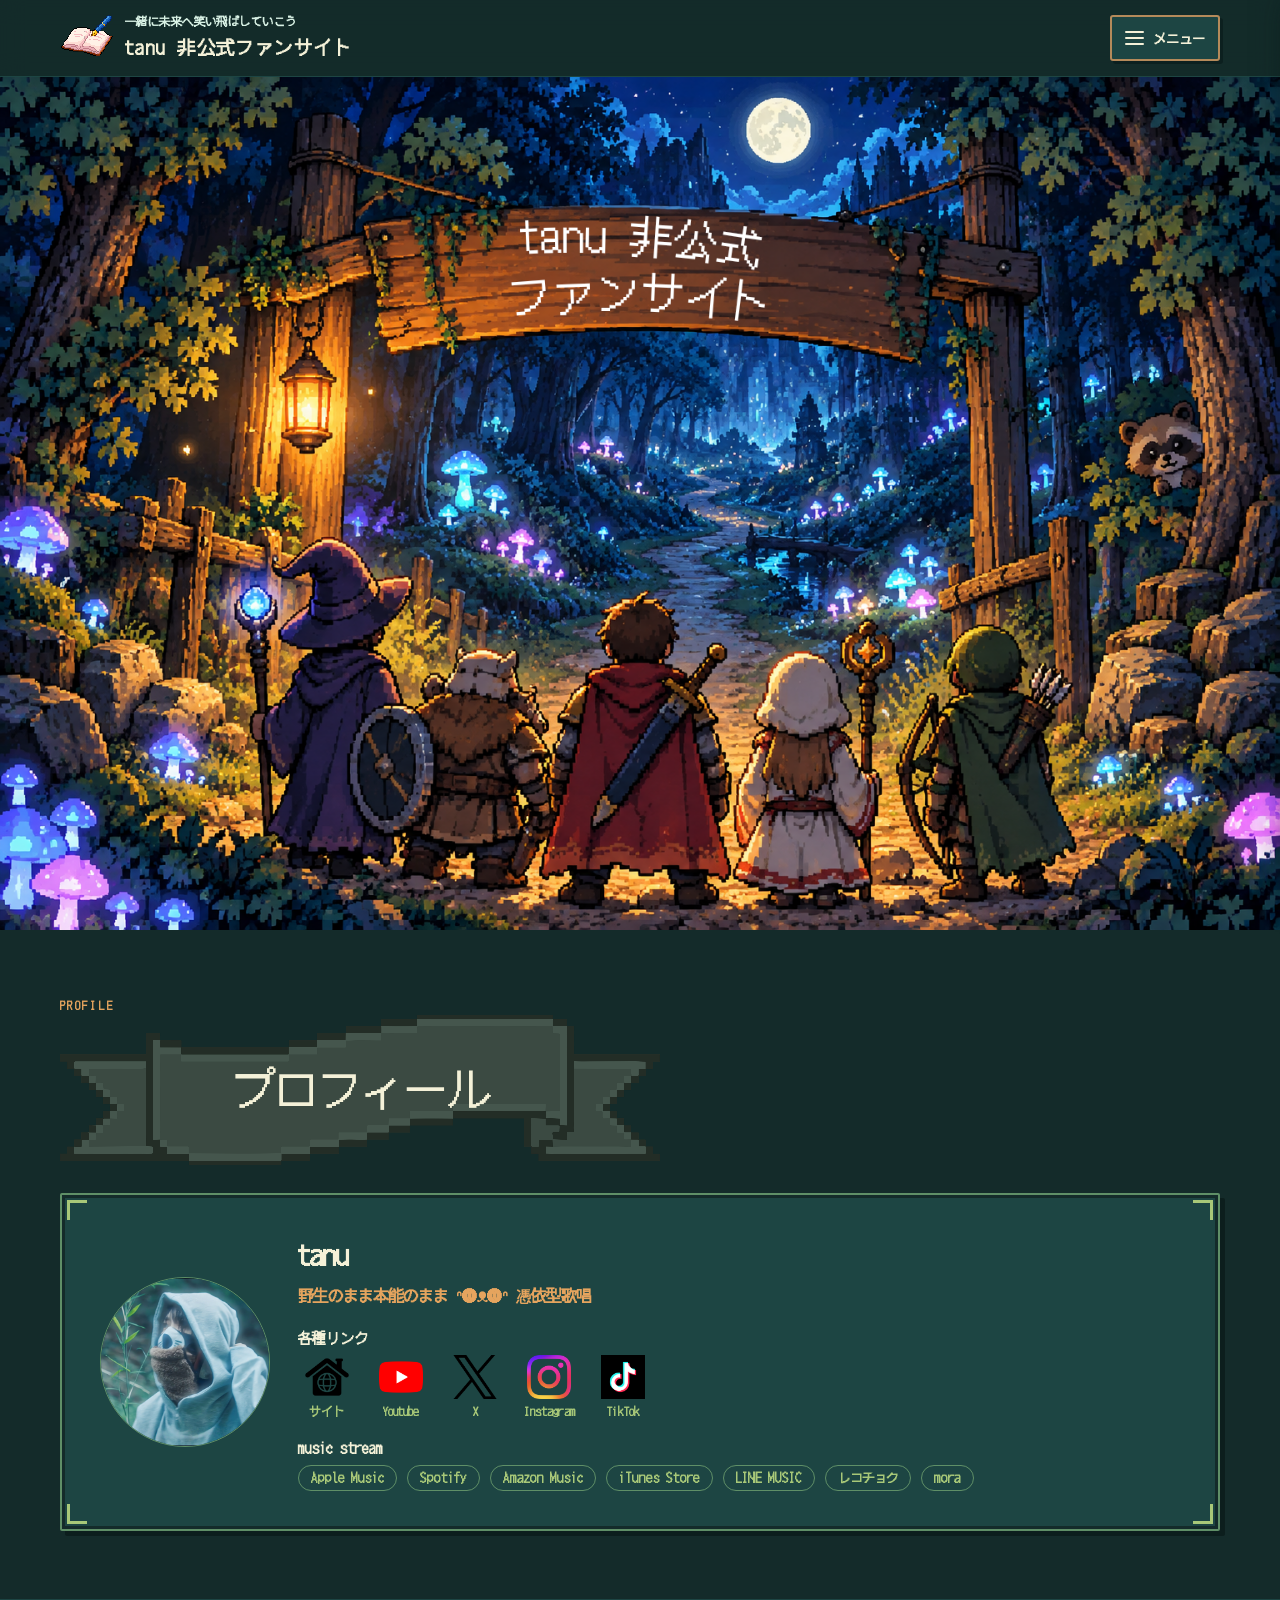
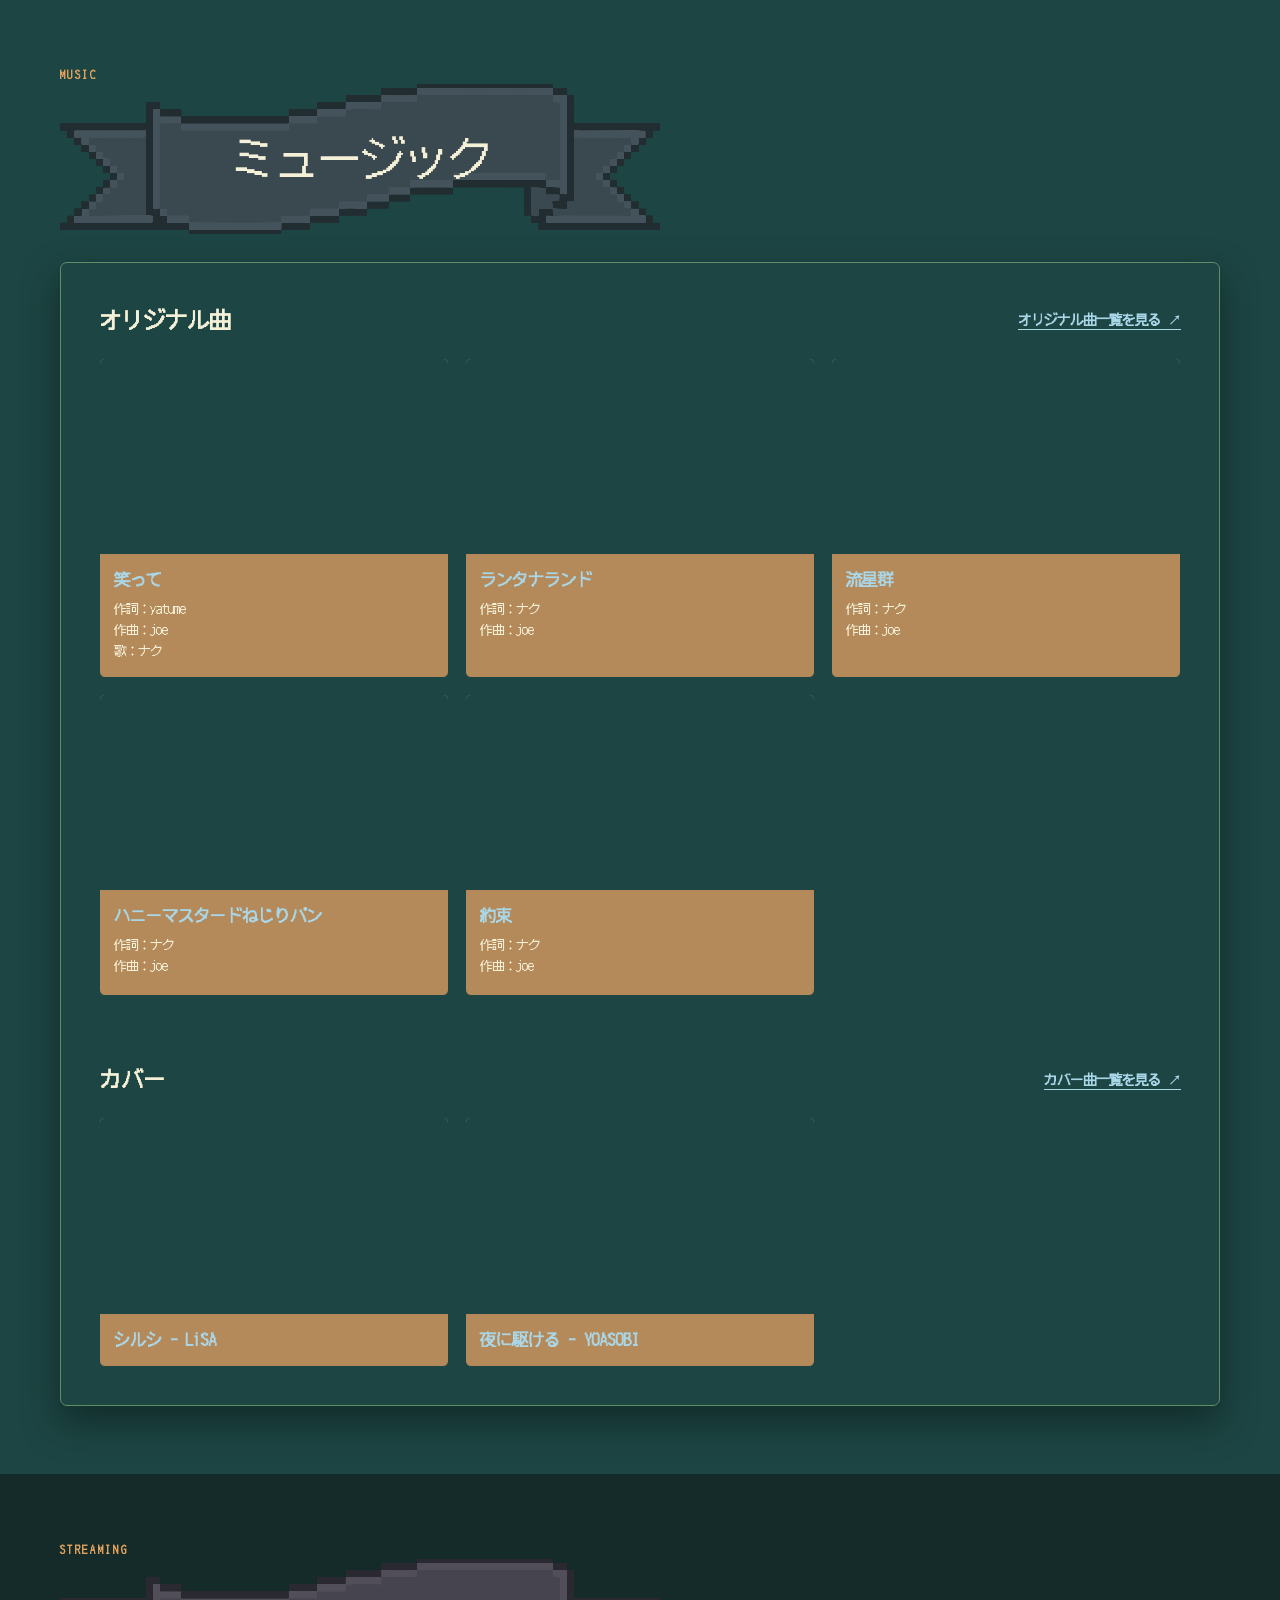
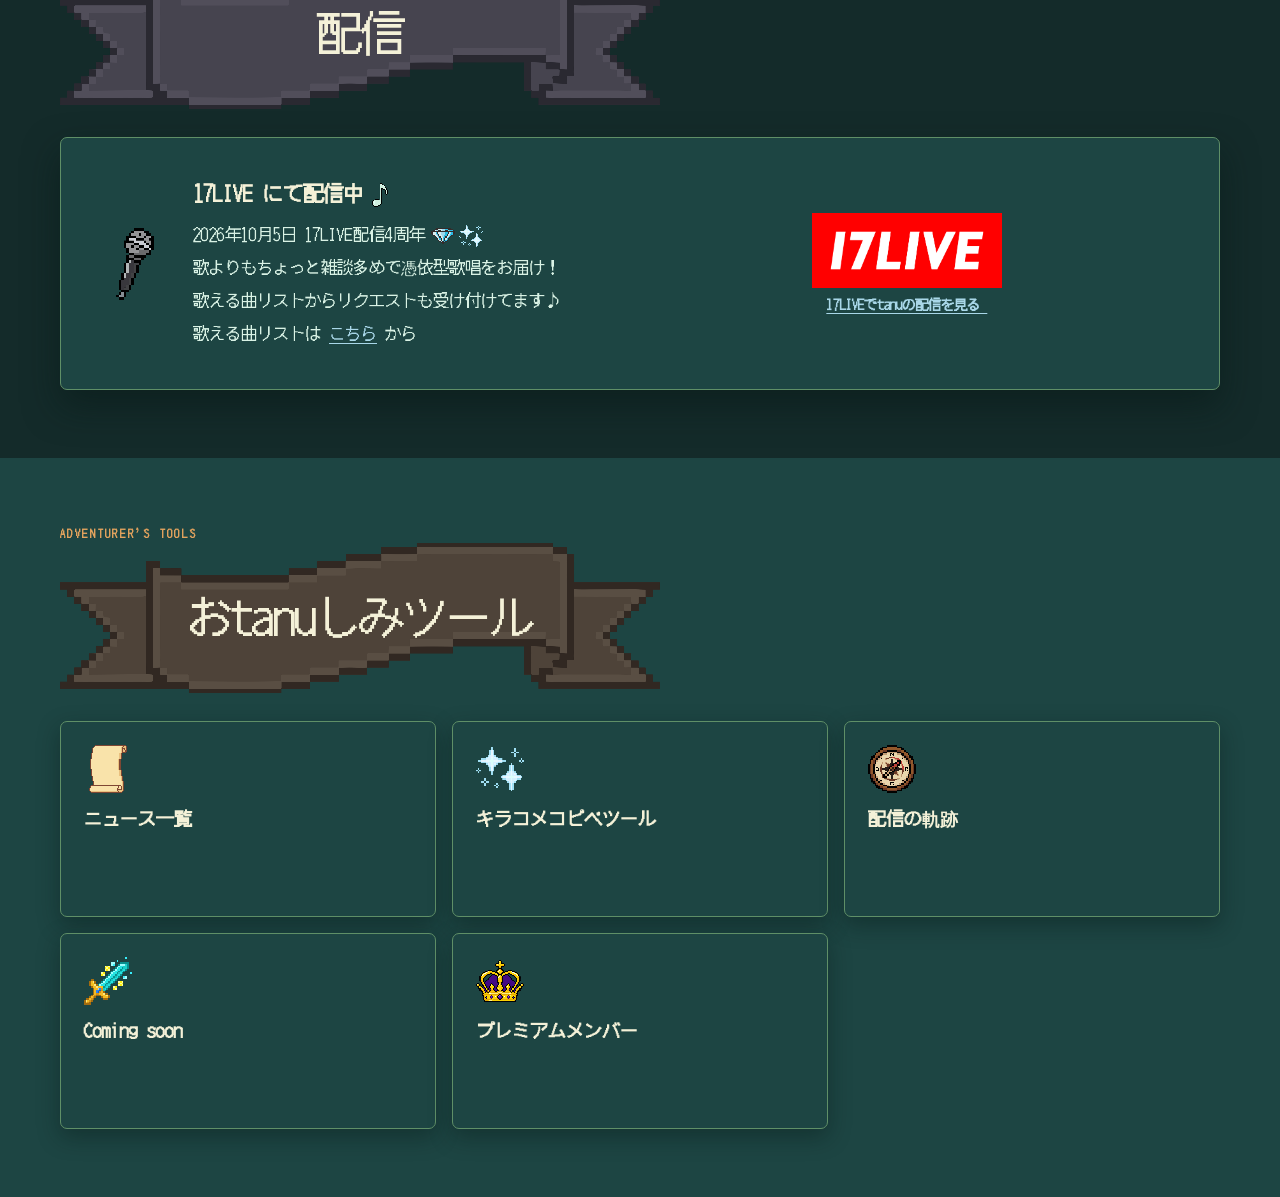
==== commit df3b6729: "Refine 17LIVE streaming section layout" ====
--- a/index.html
+++ b/index.html
@@ -127,12 +127,15 @@
         <div class="paper-panel streaming-panel">
           <img class="streaming-icon" src="assets/Pixel Art Microphone Illustration.png" alt="" aria-hidden="true">
           <div class="streaming-copy">
-            <h3>17LIVE にて配信中</h3>
-            <p>配信ではリクエストも受付中！</p>
-            <p>歌える曲リストはこちらから！ → <a href="https://lit.link/tanu0920" target="_blank" rel="noopener noreferrer">tanuの歌える曲リスト ↗</a></p>
-            <div class="streaming-links">
-              <a class="social-link" href="https://17.live/s/u/60f526f1-f5af-4c41-adc9-b2550650a184?pid=17.live" target="_blank" rel="noopener noreferrer">17LIVEを見る ↗</a>
-            </div>
+            <h3>17LIVE にて配信中<span class="streaming-note" aria-hidden="true"><img src="assets/Pixel Art Musical Note.png" alt=""></span></h3>
+            <p class="streaming-anniversary"><time datetime="2026-10-05">2026年10月5日</time> 17LIVE配信4周年<span class="anniversary-icons" aria-hidden="true"><img src="assets/Pixel Art Diamond Icon.png" alt=""><img src="assets/Pixel Art Blue Sparkling Stars.png" alt=""></span></p>
+            <p>歌よりもちょっと雑談多めで憑依型歌唱をお届け！</p>
+            <p>歌える曲リストからリクエストも受け付けてます♪</p>
+            <p>歌える曲リストは <a href="https://lit.link/tanu0920" target="_blank" rel="noopener noreferrer">こちら</a> から</p>
+          </div>
+          <div class="streaming-brand">
+            <img class="streaming-logo" src="assets/17LIVE_logo_white_red.png" alt="17LIVE">
+            <a class="streaming-watch" href="https://17.live/s/u/60f526f1-f5af-4c41-adc9-b2550650a184?pid=17.live" target="_blank" rel="noopener noreferrer"><strong>17LIVEでtanuの配信を見る&nbsp;</strong></a>
           </div>
         </div>
       </div>
--- a/assets/site.css
+++ b/assets/site.css
@@ -396,13 +396,24 @@
 .music-card-body p { margin: 0; color: var(--ink); font-size: .78rem; line-height: 1.7; }
 .streaming-panel { display: flex; align-items: center; gap: 22px; }
 .streaming-icon { display: block; flex: 0 0 72px; width: 72px; height: 72px; image-rendering: pixelated; object-fit: contain; }
+.streaming-copy { flex: 1 1 auto; min-width: 0; }
 .streaming-copy h3 { margin: 0 0 8px; color: var(--ink); font-size: 1.25rem; }
+.streaming-brand { flex: 0 0 clamp(140px, 18vw, 190px); width: clamp(140px, 18vw, 190px); margin-right: clamp(0px, 14vw, 180px); text-align: center; }
+.streaming-logo { display: block; width: 100%; height: auto; margin-bottom: 7px; object-fit: contain; }
+.streaming-watch { display: block; color: var(--music); font-size: .82rem; line-height: 1.5; text-underline-offset: 3px; }
+.streaming-note { display: inline-flex; vertical-align: middle; margin-left: 5px; }
+.streaming-note img { display: block; width: 24px; height: 24px; image-rendering: pixelated; object-fit: contain; }
 .streaming-copy p { margin: 4px 0; color: var(--moonlight); }
 .streaming-copy p a { color: var(--music); text-underline-offset: 3px; }
-.streaming-links { display: flex; flex-wrap: wrap; gap: 10px; margin-top: 14px; }
-@media (max-width: 620px) {
-  .streaming-panel { align-items: flex-start; gap: 14px; padding: 20px; }
-  .streaming-copy h3 { font-size: 1.05rem; }
+.anniversary-icons { display: inline-flex; vertical-align: middle; gap: 4px; margin-left: 6px; }
+.anniversary-icons img { display: block; width: 24px; height: 24px; image-rendering: pixelated; object-fit: contain; }
+@media (max-width: 620px) {
+  .streaming-panel { display: grid; grid-template-columns: 48px minmax(0, 1fr); grid-template-areas: "brand brand" "icon copy"; align-items: flex-start; gap: 14px; padding: 20px; }
+  .streaming-brand { grid-area: brand; justify-self: center; width: min(180px, 100%); margin-right: 0; }
+  .streaming-icon { grid-area: icon; width: 48px; height: 48px; }
+  .streaming-copy { grid-area: copy; }
+  .streaming-watch { font-size: .72rem; }
+  .streaming-copy h3 { font-size: 1rem; }
 }
 @media (max-width: 820px) {
   .music-grid { grid-template-columns: repeat(2, minmax(0, 1fr)); }
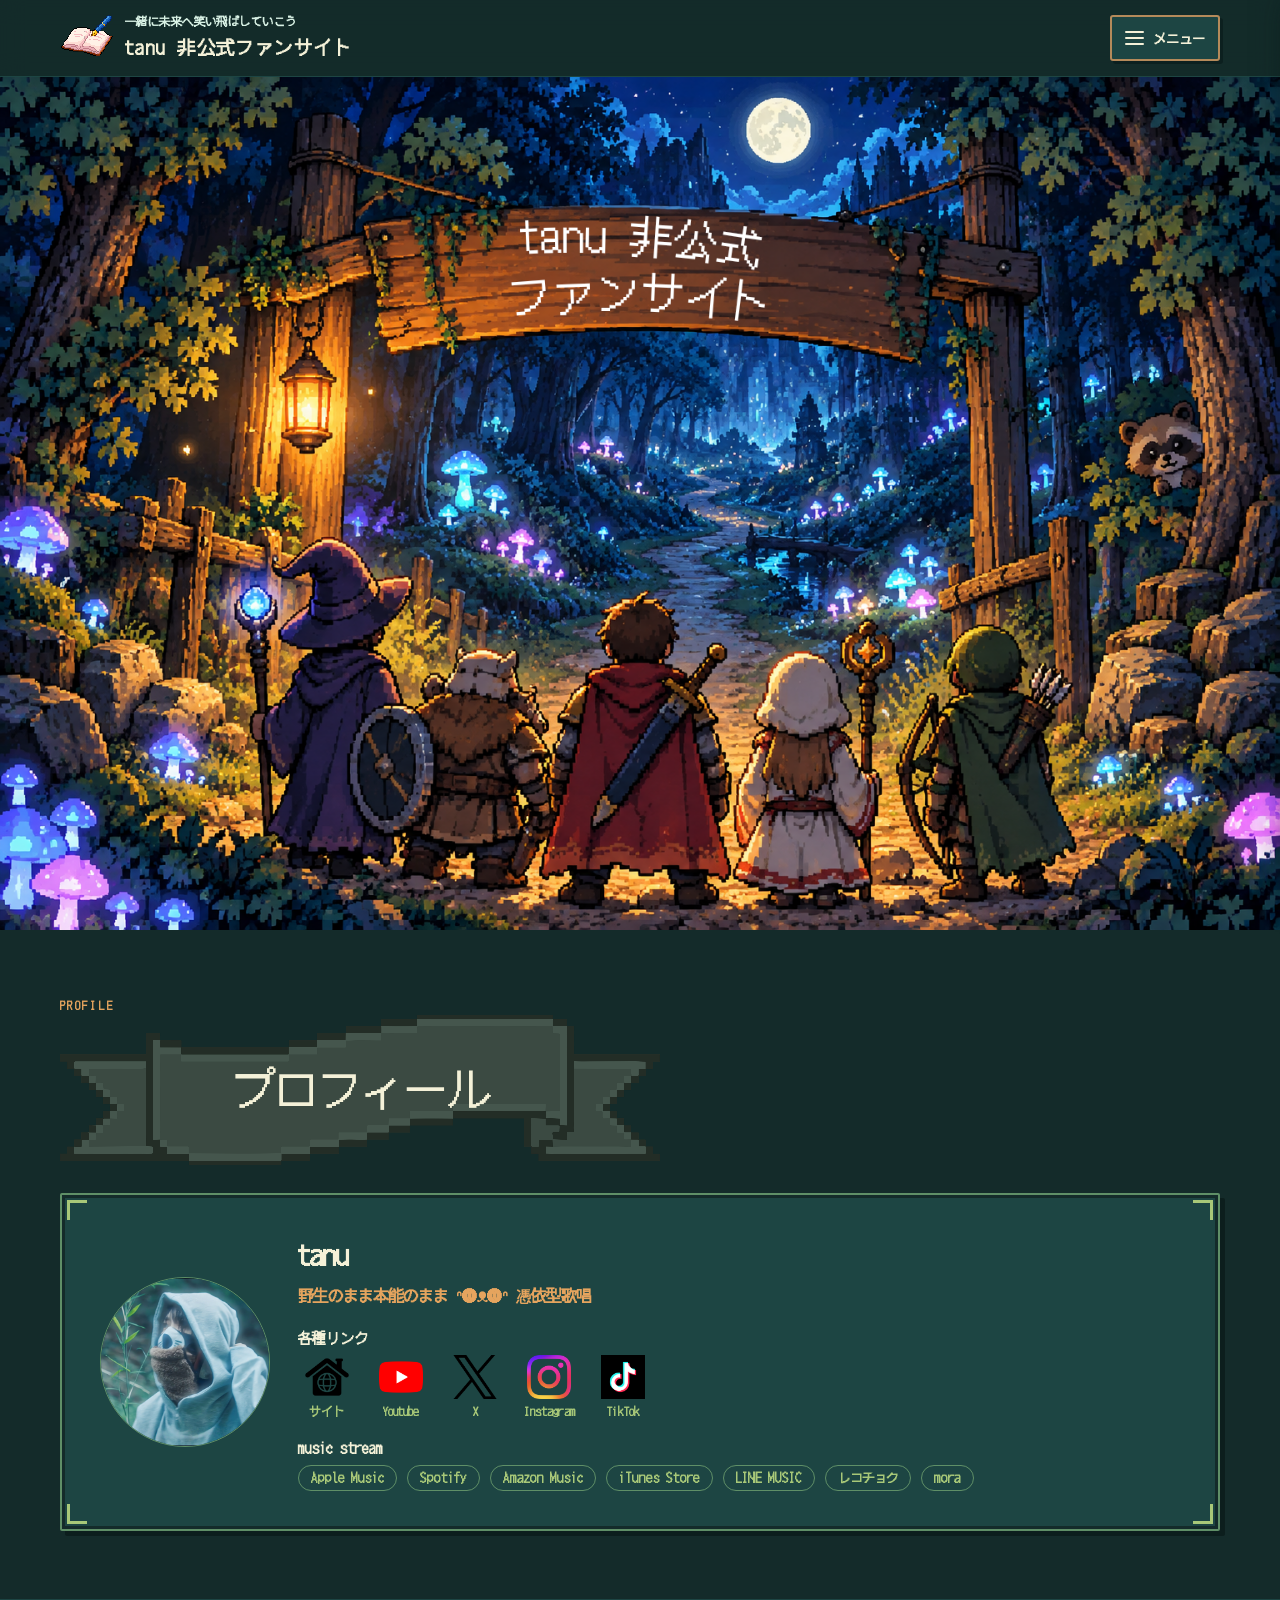
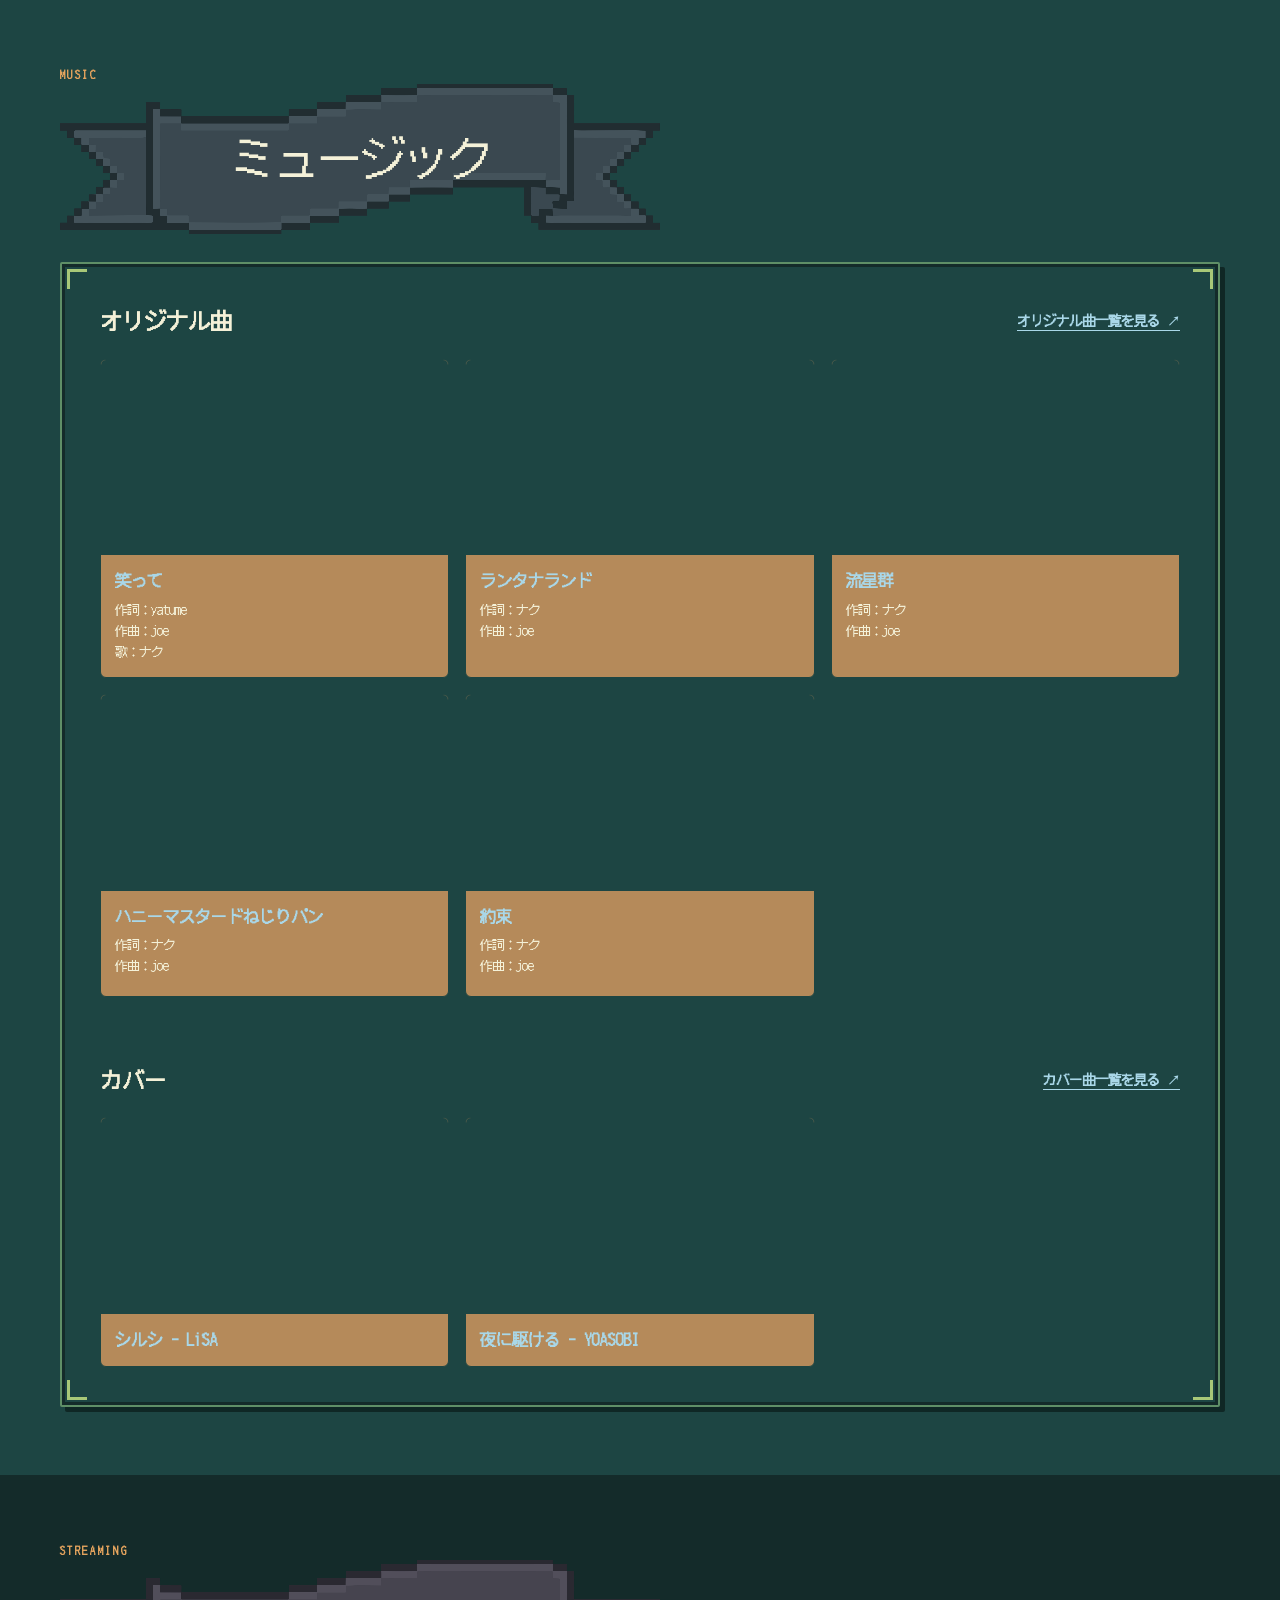
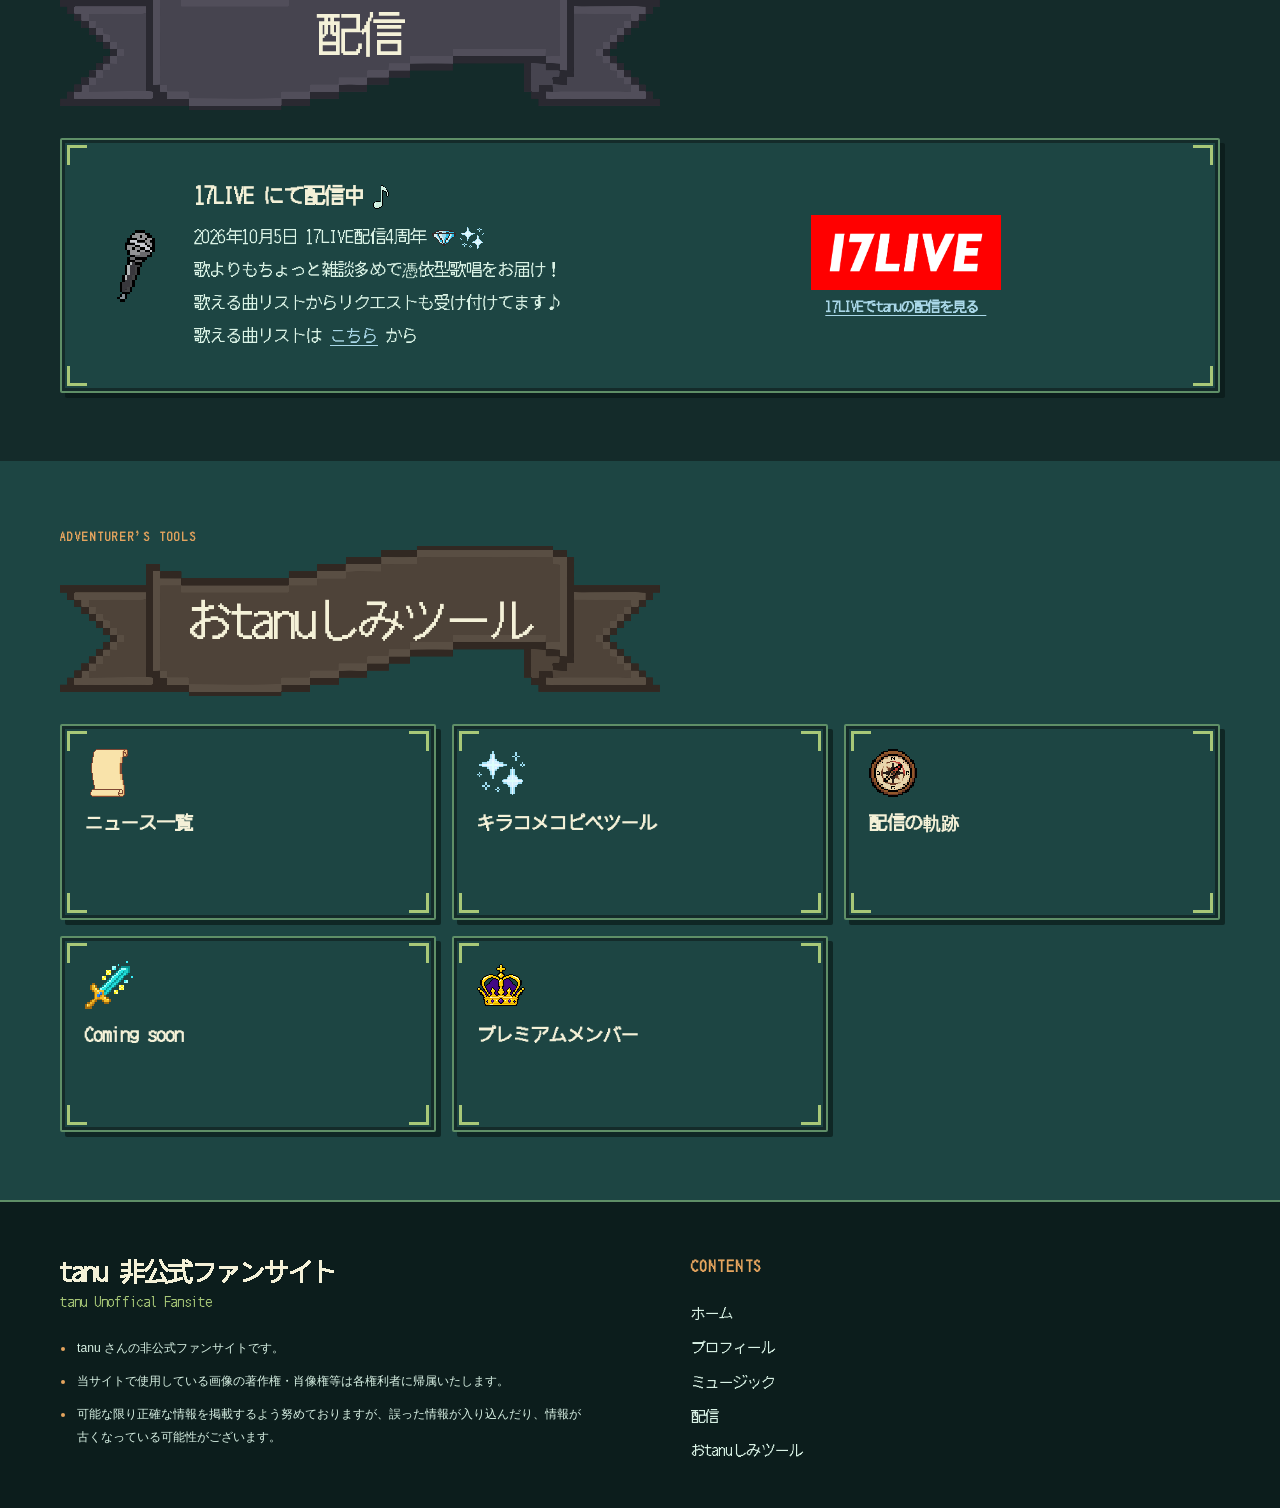
==== commit e5ec4cb4: "Add shared footer and pixel card frames Add a responsive site footer with contents links and fan-sit" ====
--- a/index.html
+++ b/index.html
@@ -154,6 +154,27 @@
       </div>
     </section>
   </main>
+  <footer class="site-footer">
+    <div class="footer-inner">
+      <nav class="footer-contents" aria-label="CONTENTS">
+        <h2>CONTENTS</h2>
+        <a href="#home">ホーム</a>
+        <a href="#profile">プロフィール</a>
+        <a href="#music">ミュージック</a>
+        <a href="#streaming">配信</a>
+        <a href="#tools">おtanuしみツール</a>
+      </nav>
+      <section class="footer-about" aria-labelledby="footer-about-title">
+        <h2 id="footer-about-title">tanu 非公式ファンサイト</h2>
+        <p class="footer-english">tanu Unoffical Fansite</p>
+        <ul class="footer-notices">
+          <li>tanu さんの非公式ファンサイトです。</li>
+          <li>当サイトで使用している画像の著作権・肖像権等は各権利者に帰属いたします。</li>
+          <li>可能な限り正確な情報を掲載するよう努めておりますが、誤った情報が入り込んだり、情報が古くなっている可能性がございます。</li>
+        </ul>
+      </section>
+    </div>
+  </footer>
   <script src="assets/site.js" defer></script>
 </body>
 </html>
--- a/assets/site.css
+++ b/assets/site.css
@@ -30,6 +30,8 @@
   --muted: var(--moonlight);
   --border: var(--moss);
   --shadow: 0 16px 35px #08181788;
+  --sans-font: "Google Sans", "Roboto", "Noto Sans JP", "Yu Gothic UI", Meiryo, sans-serif;
+  --site-font: "EnkaDotGothic24", "Google Sans", "Roboto", "Noto Sans JP", "Yu Gothic UI", Meiryo, sans-serif;
 }
 * { box-sizing: border-box; }
 html { scroll-behavior: smooth; }
@@ -38,7 +40,7 @@
   margin: 0;
   color: var(--ink);
   background: var(--deep-forest);
-  font-family: "EnkaDotGothic24", sans-serif;
+  font-family: var(--site-font);
   line-height: 1.8;
 }
 a { color: inherit; }
@@ -64,7 +66,7 @@
   align-items: center;
   gap: 11px;
   color: var(--ink);
-  font-family: "EnkaDotGothic24", sans-serif;
+  font-family: var(--site-font);
   font-size: 1.12rem;
   font-weight: 700;
   letter-spacing: .08em;
@@ -72,11 +74,11 @@
   white-space: nowrap;
 }
 .brand-icon { display: block; width: 54px; height: 54px; flex: 0 0 auto; object-fit: contain; }
-.brand small { display: block; color: var(--muted); font-family: "EnkaDotGothic24", sans-serif; font-size: .68rem; letter-spacing: .04em; }
+.brand small { display: block; color: var(--muted); font-family: var(--site-font); font-size: .68rem; letter-spacing: .04em; }
 .main-nav { display: flex; align-items: center; gap: 20px; }
 .main-nav > a, .menu-summary {
   color: var(--forest-900);
-  font-family: "EnkaDotGothic24", sans-serif;
+  font-family: var(--site-font);
   font-size: .84rem;
   font-weight: 700;
   text-decoration: none;
@@ -100,7 +102,7 @@
   background: var(--paper-light);
   box-shadow: var(--shadow);
 }
-.menu-popover a { padding: 9px 10px; border-radius: 7px; color: var(--forest-900); font: 700 .82rem "EnkaDotGothic24", sans-serif; text-decoration: none; }
+.menu-popover a { padding: 9px 10px; border-radius: 7px; color: var(--forest-900); font: 700 .82rem var(--site-font); text-decoration: none; }
 .menu-popover a:hover { background: var(--deep-forest); }
 .page-shell { width: min(1160px, calc(100% - 40px)); margin: auto; }
 .home-hero {
@@ -115,7 +117,7 @@
 .hero-copy { max-width: 700px; }
 .eyebrow {
   color: var(--rust);
-  font: 700 .7rem/1.5 "EnkaDotGothic24", sans-serif;
+  font: 700 .7rem/1.5 var(--site-font);
   letter-spacing: .21em;
   text-transform: uppercase;
 }
@@ -139,7 +141,7 @@
 .heading-ribbon { position: absolute; inset: 0; display: block; width: 100%; height: 100%; object-fit: cover; object-position: center; image-rendering: pixelated; }
 .ribbon-title h2 { position: relative; z-index: 1; padding: 0 12%; color: var(--ink); font-size: clamp(1.5rem, 4vw, 2.8rem); white-space: nowrap; }
 .section-head p { max-width: 34em; margin: 9px 0 0; color: var(--muted); font-size: .9rem; }
-.text-link { color: var(--rust); font: 700 .82rem "EnkaDotGothic24", sans-serif; text-decoration-thickness: 1px; text-underline-offset: 4px; white-space: nowrap; }
+.text-link { color: var(--rust); font: 700 .82rem var(--site-font); text-decoration-thickness: 1px; text-underline-offset: 4px; white-space: nowrap; }
 .paper-panel {
   padding: clamp(22px, 4vw, 38px);
   border: 1px solid var(--border);
@@ -150,21 +152,21 @@
 .news-list { display: grid; gap: 12px; }
 .news-item { display: grid; grid-template-columns: 130px 1fr; gap: 18px; padding: 14px 0; border-bottom: 1px dashed var(--border); }
 .news-item:last-child { border-bottom: 0; }
-.news-date { color: var(--muted); font: .76rem "EnkaDotGothic24", sans-serif; }
-.news-label { display: inline-block; margin-right: 9px; padding: 2px 8px; border: 1px solid var(--rust); border-radius: 999px; color: var(--rust); font: 700 .64rem "EnkaDotGothic24", sans-serif; letter-spacing: .06em; }
+.news-date { color: var(--muted); font: .76rem var(--site-font); }
+.news-label { display: inline-block; margin-right: 9px; padding: 2px 8px; border: 1px solid var(--rust); border-radius: 999px; color: var(--rust); font: 700 .64rem var(--site-font); letter-spacing: .06em; }
 .news-title { color: var(--forest-950); font-weight: 700; }
 .profile-grid { display: grid; grid-template-columns: 170px 1fr; align-items: center; gap: 28px; }
 .profile-avatar { display: block; width: 170px; aspect-ratio: 1; border: 1px solid var(--border); border-radius: 50%; object-fit: cover; }
 .profile-name { margin: 0 0 4px; color: var(--forest-950); font-size: 1.6rem; }
-.profile-tagline { margin: 0; color: var(--rust); font: 700 .95rem/1.7 "EnkaDotGothic24", sans-serif; }
+.profile-tagline { margin: 0; color: var(--rust); font: 700 .95rem/1.7 var(--site-font); }
 .profile-link-group { margin-top: 22px; }
-.profile-subheading { margin: 0 0 10px; color: var(--forest-950); font: 700 .86rem "EnkaDotGothic24", sans-serif; }
+.profile-subheading { margin: 0 0 10px; color: var(--forest-950); font: 700 .86rem var(--site-font); }
 .service-links { display: flex; flex-wrap: wrap; gap: 10px; }
 .social-icon-links { display: flex; flex-wrap: wrap; align-items: start; gap: 16px; }
-.social-icon-link { display: flex; min-width: 58px; flex-direction: column; align-items: center; gap: 5px; color: var(--forest-800); font: 700 .72rem/1.3 "EnkaDotGothic24", sans-serif; text-decoration: none; }
+.social-icon-link { display: flex; min-width: 58px; flex-direction: column; align-items: center; gap: 5px; color: var(--forest-800); font: 700 .72rem/1.3 var(--site-font); text-decoration: none; }
 .social-icon-link img { display: block; width: 44px; height: 44px; object-fit: contain; }
 .social-icon-link:hover { color: var(--rust); }
-.social-link { padding: 6px 12px; border: 1px solid var(--border); border-radius: 999px; color: var(--forest-800); font: 700 .75rem "EnkaDotGothic24", sans-serif; text-decoration: none; }
+.social-link { padding: 6px 12px; border: 1px solid var(--border); border-radius: 999px; color: var(--forest-800); font: 700 .75rem var(--site-font); text-decoration: none; }
 .content-grid { display: grid; grid-template-columns: repeat(3, minmax(0, 1fr)); gap: 16px; }
 .content-card {
   min-height: 196px;
@@ -180,13 +182,14 @@
 .card-mark { color: var(--rust); font-size: 1.4rem; }
 .content-card h3 { margin: 10px 0 6px; color: var(--forest-950); font-size: 1.1rem; }
 .content-card p { margin: 0; color: var(--muted); font-size: .82rem; }
-.profile-card { position: relative; overflow: hidden; border: 2px solid var(--moss); border-radius: 2px; background: var(--night-teal); box-shadow: 5px 5px 0 #081817aa, inset 0 0 0 3px var(--deep-forest); }
-.profile-card::before { position: absolute; inset: 5px; pointer-events: none; background: linear-gradient(var(--leaf), var(--leaf)) top left / 20px 3px no-repeat, linear-gradient(var(--leaf), var(--leaf)) top left / 3px 20px no-repeat, linear-gradient(var(--leaf), var(--leaf)) top right / 20px 3px no-repeat, linear-gradient(var(--leaf), var(--leaf)) top right / 3px 20px no-repeat, linear-gradient(var(--leaf), var(--leaf)) bottom left / 20px 3px no-repeat, linear-gradient(var(--leaf), var(--leaf)) bottom left / 3px 20px no-repeat, linear-gradient(var(--leaf), var(--leaf)) bottom right / 20px 3px no-repeat, linear-gradient(var(--leaf), var(--leaf)) bottom right / 3px 20px no-repeat; content: ""; }
-.profile-card > * { position: relative; z-index: 1; }
+.paper-panel, .content-card { position: relative; overflow: hidden; border: 2px solid var(--moss); border-radius: 2px; background: var(--night-teal); box-shadow: 5px 5px 0 #081817aa, inset 0 0 0 3px var(--deep-forest); isolation: isolate; }
+.paper-panel::before, .content-card::before { position: absolute; inset: 5px; z-index: 0; pointer-events: none; background: linear-gradient(var(--leaf), var(--leaf)) top left / 20px 3px no-repeat, linear-gradient(var(--leaf), var(--leaf)) top left / 3px 20px no-repeat, linear-gradient(var(--leaf), var(--leaf)) top right / 20px 3px no-repeat, linear-gradient(var(--leaf), var(--leaf)) top right / 3px 20px no-repeat, linear-gradient(var(--leaf), var(--leaf)) bottom left / 20px 3px no-repeat, linear-gradient(var(--leaf), var(--leaf)) bottom left / 3px 20px no-repeat, linear-gradient(var(--leaf), var(--leaf)) bottom right / 20px 3px no-repeat, linear-gradient(var(--leaf), var(--leaf)) bottom right / 3px 20px no-repeat; content: ""; }
+.paper-panel > *, .content-card > * { position: relative; z-index: 1; }
+.music-card { overflow: hidden; border: 1px solid var(--forest-900); border-radius: 6px; background: var(--parchment); }
 .card-mark img { display: block; width: 48px; height: 48px; image-rendering: pixelated; object-fit: contain; }
-.coming-label { display: inline-block; margin-top: 14px; color: var(--rust); font: 700 .65rem "EnkaDotGothic24", sans-serif; letter-spacing: .14em; }
+.coming-label { display: inline-block; margin-top: 14px; color: var(--rust); font: 700 .65rem var(--site-font); letter-spacing: .14em; }
 .page-hero { padding: 48px 0 28px; }
-.breadcrumbs { margin-bottom: 13px; color: var(--muted); font: .72rem "EnkaDotGothic24", sans-serif; }
+.breadcrumbs { margin-bottom: 13px; color: var(--muted); font: .72rem var(--site-font); }
 .breadcrumbs a { color: var(--rust); }
 .page-title { font-size: clamp(2rem, 5vw, 3.4rem); }
 .page-intro { max-width: 48em; margin: 10px 0 0; color: var(--muted); }
@@ -200,14 +203,30 @@
 .timeline-item::before { position: absolute; top: 28px; left: 25px; width: 13px; height: 13px; border: 2px solid var(--rust); border-radius: 50%; background: var(--parchment); content: ""; }
 .timeline-item::after { position: absolute; top: 43px; bottom: -16px; left: 31px; width: 1px; background: var(--forest-900); content: ""; }
 .timeline-item:last-child::after { display: none; }
-.timeline-date { color: var(--rust); font: 700 .72rem "EnkaDotGothic24", sans-serif; letter-spacing: .08em; }
+.timeline-date { color: var(--rust); font: 700 .72rem var(--site-font); letter-spacing: .08em; }
 .timeline-item h3 { margin: 4px 0; color: var(--forest-950); font-size: 1.05rem; }
-.site-footer { padding: 28px 20px; border-top: 1px solid var(--forest-900); color: var(--ink); background: var(--parchment); font: .74rem/1.8 "EnkaDotGothic24", sans-serif; text-align: center; }
-.site-footer a { color: var(--forest-800); }
+.site-footer { padding: 52px 20px 44px; border-top: 2px solid var(--moss); color: var(--ink); background: #0c1d1c; font-family: var(--site-font); text-align: left; }
+.footer-inner { display: grid; grid-template-columns: repeat(2, minmax(0, 1fr)); align-items: start; gap: clamp(32px, 8vw, 110px); width: min(1160px, 100%); margin: 0 auto; }
+.footer-about { grid-column: 1; grid-row: 1; }
+.footer-contents { display: flex; grid-column: 2; grid-row: 1; flex-direction: column; align-items: flex-start; gap: 9px; }
+.footer-contents h2 { margin: 0 0 12px; color: var(--alert); font-size: .9rem; letter-spacing: .12em; }
+.footer-contents a { color: var(--moonlight); font-size: .88rem; text-decoration: none; }
+.footer-contents a:hover { color: var(--leaf); text-decoration: underline; text-underline-offset: 4px; }
+.footer-about h2 { margin: 0; color: var(--ink); font-size: clamp(1.15rem, 2vw, 1.5rem); line-height: 1.5; }
+.footer-english { margin: 0 0 24px; color: var(--leaf); font-size: .8rem; letter-spacing: .06em; }
+.footer-notices { display: grid; gap: 10px; margin: 0; padding-inline-start: 1.2em; color: var(--moonlight); font: .76rem/1.9 var(--sans-font); list-style: disc; }
+.footer-notices li { padding-inline-start: .2em; }
+.footer-notices li::marker { color: var(--alert); }
+@media (max-width: 620px) {
+  .site-footer { padding: 38px 20px 32px; }
+  .footer-inner { grid-template-columns: 1fr; gap: 32px; }
+  .footer-about { grid-column: 1; grid-row: 1; }
+  .footer-contents { grid-column: 1; grid-row: 2; }
+}
 
 /* Kira-kome tool */
 .tool-main { width: min(920px, calc(100% - 40px)); margin: 0 auto; padding-bottom: 65px; }
-.tool-status { margin: 16px 0; color: var(--muted); font: .78rem "EnkaDotGothic24", sans-serif; }
+.tool-status { margin: 16px 0; color: var(--muted); font: .78rem var(--site-font); }
 .request-cta { display: flex; align-items: center; justify-content: space-between; gap: 14px; margin: 0 0 18px; padding: 14px 16px; border: 1px solid var(--forest-900); border-left: 4px solid var(--rust); border-radius: 6px; background: var(--paper-light); box-shadow: 0 2px 0 #08181766; }
 .request-cta p { margin: 0; color: var(--ink); font-size: .88rem; }
 .request-cta a { display: inline-flex; flex: 0 0 auto; align-items: center; gap: 8px; padding: 8px 12px; border: 1px solid var(--leaf); border-radius: 4px; color: var(--deep-forest); background: var(--leaf); font-size: .82rem; font-weight: 700; text-decoration: none; transition: background-color .18s ease, border-color .18s ease; }
@@ -216,21 +235,21 @@
 .scene-picker { display: grid; gap: 9px; margin: 0 0 22px; padding: 16px; border: 1px solid var(--moss); border-radius: 7px; background: linear-gradient(145deg, var(--night-teal), var(--deep-forest)); box-shadow: 0 3px 0 #08181766, inset 0 1px #D9F2E522; }
 .scene-picker label { color: var(--forest-950); font-weight: 700; }
 .scene-picker label::before { margin-right: .45em; color: var(--rust); content: "✦"; }
-.scene-picker select { display: block; width: 100%; min-height: 52px; padding: 10px 46px 10px 15px; appearance: none; border: 2px solid var(--leaf); border-radius: 6px; color: var(--ink); background-color: var(--deep-forest); background-image: url("data:image/svg+xml,%3Csvg xmlns='http://www.w3.org/2000/svg' width='20' height='20' viewBox='0 0 20 20'%3E%3Cpath d='m4 7 6 6 6-6' fill='none' stroke='%23A8C878' stroke-width='2.5' stroke-linecap='square'/%3E%3C/svg%3E"), linear-gradient(180deg, var(--night-teal), var(--deep-forest)); background-repeat: no-repeat; background-position: right 15px center, center; font: .95rem "Google Sans", "Roboto", "Noto Sans JP", "Yu Gothic UI", Meiryo, sans-serif; cursor: pointer; box-shadow: inset 0 1px #D9F2E522, 0 2px 0 #08181766; transition: border-color .18s ease, box-shadow .18s ease, background-color .18s ease; }
+.scene-picker select { display: block; width: 100%; min-height: 52px; padding: 10px 46px 10px 15px; appearance: none; border: 2px solid var(--leaf); border-radius: 6px; color: var(--ink); background-color: var(--deep-forest); background-image: url("data:image/svg+xml,%3Csvg xmlns='http://www.w3.org/2000/svg' width='20' height='20' viewBox='0 0 20 20'%3E%3Cpath d='m4 7 6 6 6-6' fill='none' stroke='%23A8C878' stroke-width='2.5' stroke-linecap='square'/%3E%3C/svg%3E"), linear-gradient(180deg, var(--night-teal), var(--deep-forest)); background-repeat: no-repeat; background-position: right 15px center, center; font: .95rem var(--sans-font); cursor: pointer; box-shadow: inset 0 1px #D9F2E522, 0 2px 0 #08181766; transition: border-color .18s ease, box-shadow .18s ease, background-color .18s ease; }
 .scene-picker select:hover { border-color: var(--rust); }
-.scene-picker option { color: var(--forest-950); background: var(--paper-light); font-family: "Google Sans", "Roboto", "Noto Sans JP", "Yu Gothic UI", Meiryo, sans-serif; }
+.scene-picker option { color: var(--forest-950); background: var(--paper-light); font-family: var(--sans-font); }
 .scene-picker select:focus-visible { outline: 3px solid var(--alert); outline-offset: 3px; border-color: var(--rust); }
 .scene-group { margin-bottom: 18px; padding: 16px 20px; border: 1px solid var(--border); border-radius: 7px; background: var(--paper-light); box-shadow: 0 5px 16px #08181766; }
 .scene-title { margin-bottom: 12px; padding-bottom: 8px; border-bottom: 1px solid var(--border); color: var(--forest-950); font-size: 1.05rem; }
 .message-list { display: flex; flex-direction: column; gap: 9px; }
 .message-row { display: flex; align-items: center; justify-content: space-between; gap: 12px; padding: 10px 12px; border: 1px solid var(--moss); border-radius: 5px; background: var(--deep-forest); }
-.message-text { flex-grow: 1; overflow-wrap: anywhere; white-space: pre-wrap; font: .9rem/1.5 "Google Sans", sans-serif; }
-.copy-btn { flex-shrink: 0; padding: 7px 13px; border: 1px solid var(--leaf); border-radius: 4px; color: var(--deep-forest); background: var(--leaf); font: 700 .78rem "EnkaDotGothic24", sans-serif; cursor: pointer; }
+.message-text { flex-grow: 1; overflow-wrap: anywhere; white-space: pre-wrap; font: .9rem/1.5 var(--sans-font); }
+.copy-btn { flex-shrink: 0; padding: 7px 13px; border: 1px solid var(--leaf); border-radius: 4px; color: var(--deep-forest); background: var(--leaf); font: 700 .78rem var(--site-font); cursor: pointer; }
 .copy-btn:hover { color: var(--ink); background: var(--forest-900); }
 .copy-btn.copied { border-color: var(--forest-900); color: var(--ink); background: var(--forest-900); }
 .empty-state { padding: 40px 0; color: var(--muted); text-align: center; }
-.load-state { margin: -10px 0 18px; color: var(--muted); font: .78rem "EnkaDotGothic24", sans-serif; }
-.toast { position: fixed; bottom: 22px; left: 50%; z-index: 12; transform: translateX(-50%); padding: 9px 21px; border: 1px solid var(--rust); border-radius: 999px; color: var(--ink); background: var(--night-teal); font: .84rem "EnkaDotGothic24", sans-serif; opacity: 0; pointer-events: none; transition: opacity .25s ease; }
+.load-state { margin: -10px 0 18px; color: var(--muted); font: .78rem var(--site-font); }
+.toast { position: fixed; bottom: 22px; left: 50%; z-index: 12; transform: translateX(-50%); padding: 9px 21px; border: 1px solid var(--rust); border-radius: 999px; color: var(--ink); background: var(--night-teal); font: .84rem var(--site-font); opacity: 0; pointer-events: none; transition: opacity .25s ease; }
 .toast.show { opacity: 1; }
 
 @media (max-width: 820px) {
@@ -275,7 +294,7 @@
   border-radius: 6px;
   color: var(--forest-900);
   background: var(--paper-light);
-  font: 700 .82rem "EnkaDotGothic24", sans-serif;
+  font: 700 .82rem var(--site-font);
   cursor: pointer;
   list-style: none;
 }
@@ -322,7 +341,7 @@
   color: var(--ink);
   background: var(--night-teal);
   box-shadow: 3px 3px 0 #08181788;
-  font: 700 .82rem "EnkaDotGothic24", sans-serif;
+  font: 700 .82rem var(--site-font);
   cursor: pointer;
 }
 .menu-summary:hover { background: var(--deep-forest); }
@@ -352,8 +371,8 @@
   transition: transform .24s steps(6, end);
 }
 .site-drawer.is-open { transform: translateX(0); }
-.drawer-head { display: flex; align-items: center; justify-content: space-between; padding: 4px 2px 18px; border-bottom: 2px solid var(--leaf); color: var(--ink); font: 700 .78rem/1 "EnkaDotGothic24", sans-serif; letter-spacing: .2em; }
-.drawer-close { width: 40px; height: 40px; border: 2px solid var(--leaf); border-radius: 2px; color: var(--ink); background: transparent; font: 1.7rem/1 "EnkaDotGothic24", sans-serif; cursor: pointer; }
+.drawer-head { display: flex; align-items: center; justify-content: space-between; padding: 4px 2px 18px; border-bottom: 2px solid var(--leaf); color: var(--ink); font: 700 .78rem/1 var(--site-font); letter-spacing: .2em; }
+.drawer-close { width: 40px; height: 40px; border: 2px solid var(--leaf); border-radius: 2px; color: var(--ink); background: transparent; font: 1.7rem/1 var(--site-font); cursor: pointer; }
 .drawer-nav { display: grid; gap: 5px; padding-top: 14px; }
 .drawer-nav > a, .drawer-tools > summary {
   display: flex;
@@ -365,7 +384,7 @@
   border-radius: 2px;
   color: var(--ink);
   background: #142B2A66;
-  font: 600 .95rem/1.5 "EnkaDotGothic24", sans-serif;
+  font: 600 .95rem/1.5 var(--site-font);
   text-decoration: none;
   cursor: pointer;
   list-style: none;
@@ -375,9 +394,8 @@
 .drawer-tools > summary span { color: var(--leaf); font-size: .72rem; }
 .drawer-tools[open] > summary { border-color: var(--leaf); }
 .drawer-submenu { display: grid; gap: 4px; padding: 7px 0 4px 13px; }
-.drawer-submenu a { display: flex; min-height: 42px; align-items: center; padding: 8px 12px; border-left: 2px solid var(--alert); color: var(--moonlight); font: .86rem/1.5 "EnkaDotGothic24", sans-serif; text-decoration: none; }
-.drawer-submenu a { font-family: "EnkaDotGothic24", "Google Sans", "Roboto", "Noto Sans JP", "Yu Gothic UI", Meiryo, sans-serif; }
-.sans-fallback { font-family: "Google Sans", "Roboto", "Noto Sans JP", "Yu Gothic UI", Meiryo, sans-serif; }
+.drawer-submenu a { display: flex; min-height: 42px; align-items: center; padding: 8px 12px; border-left: 2px solid var(--alert); color: var(--moonlight); font: .86rem/1.5 var(--site-font); text-decoration: none; }
+.sans-fallback { font-family: var(--sans-font); }
 .drawer-submenu a:hover { color: var(--leaf); background: #142B2A88; }
 .hero-intro { max-width: 36em; margin: 0; color: var(--muted); font-size: clamp(1rem, 2.2vw, 1.2rem); }
 .music-catalog { display: grid; gap: 34px; }
@@ -386,7 +404,6 @@
 .music-category-head h3 { margin: 0; color: var(--forest-950); font-size: 1.35rem; }
 .music-playlist { color: var(--music); font-size: .82rem; font-weight: 700; text-underline-offset: 4px; }
 .music-grid { display: grid; grid-template-columns: repeat(3, minmax(0, 1fr)); gap: 16px; }
-.music-card { overflow: hidden; border: 1px solid var(--forest-900); border-radius: 6px; background: var(--parchment); }
 .music-video { overflow: hidden; aspect-ratio: 16 / 9; background: var(--forest-900); }
 .music-video iframe { display: block; width: 100%; height: 100%; border: 0; }
 .music-card-body { min-height: 105px; padding: 14px; }
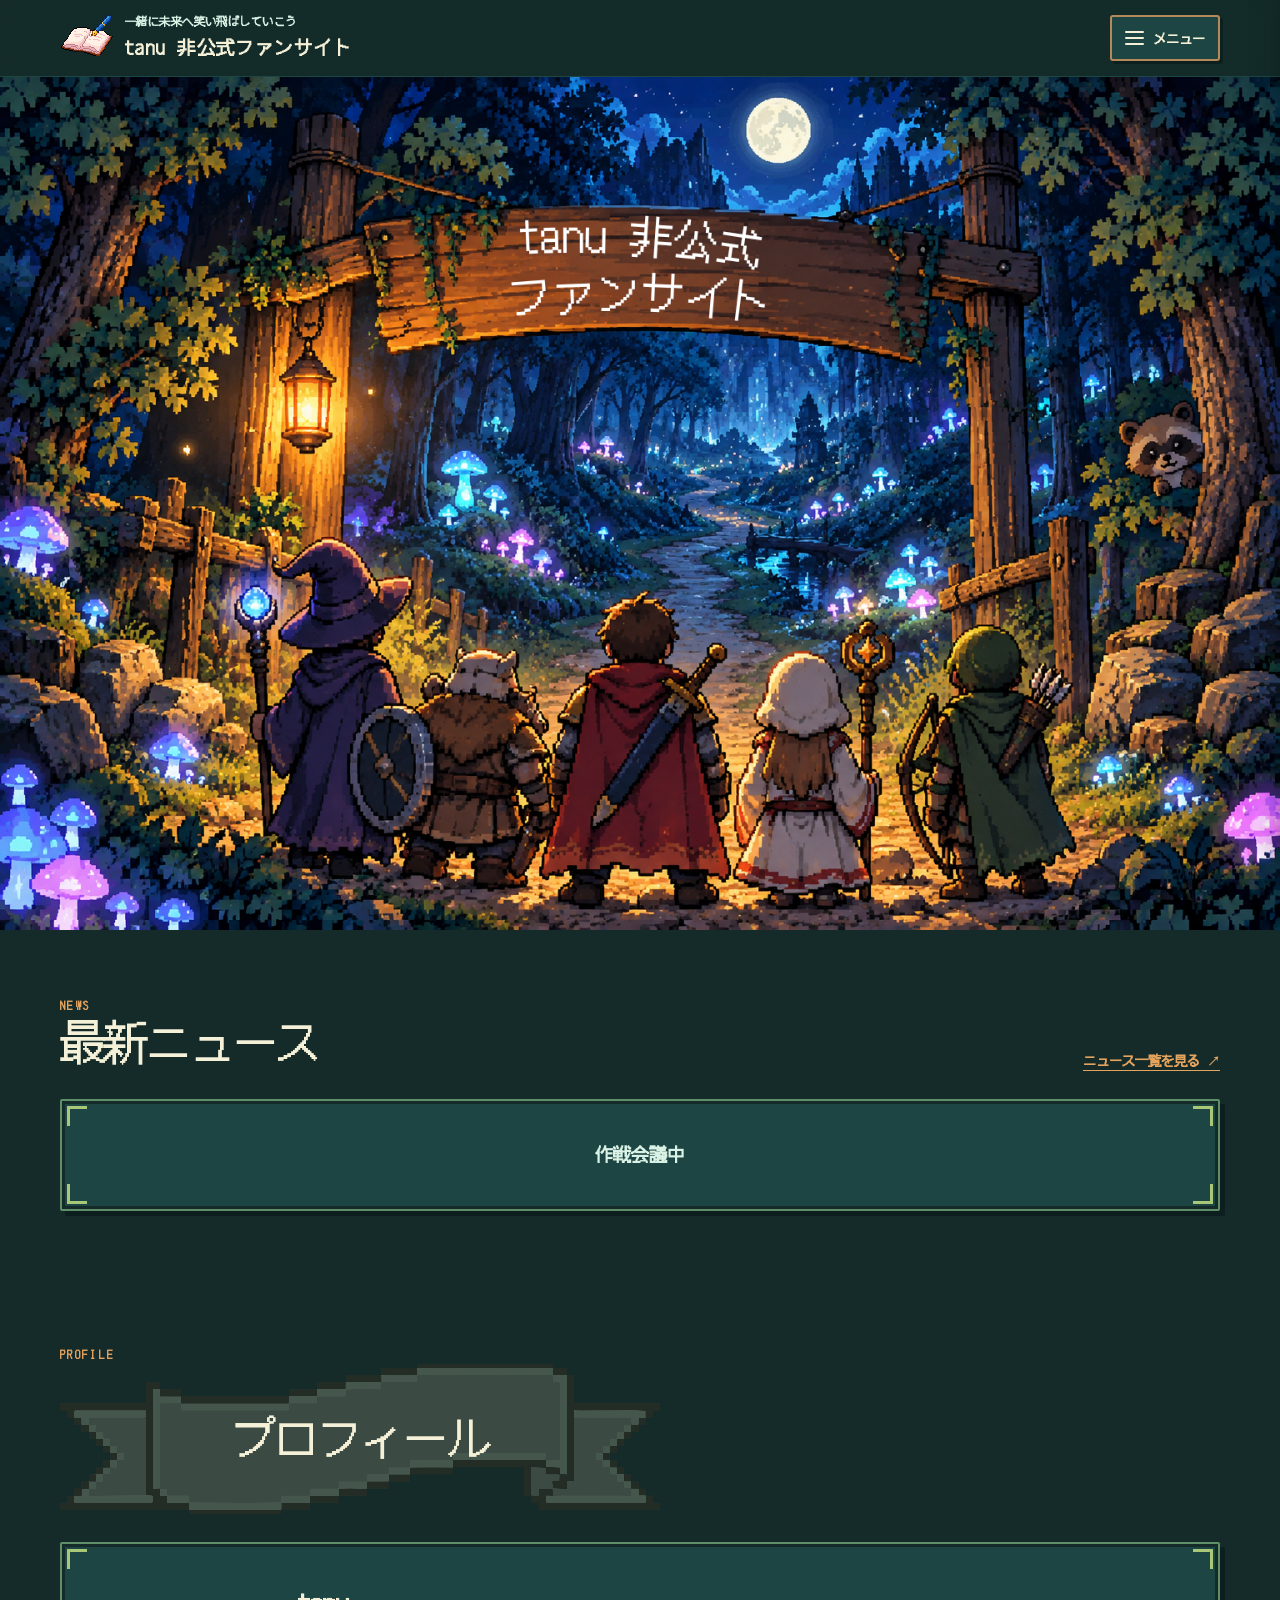
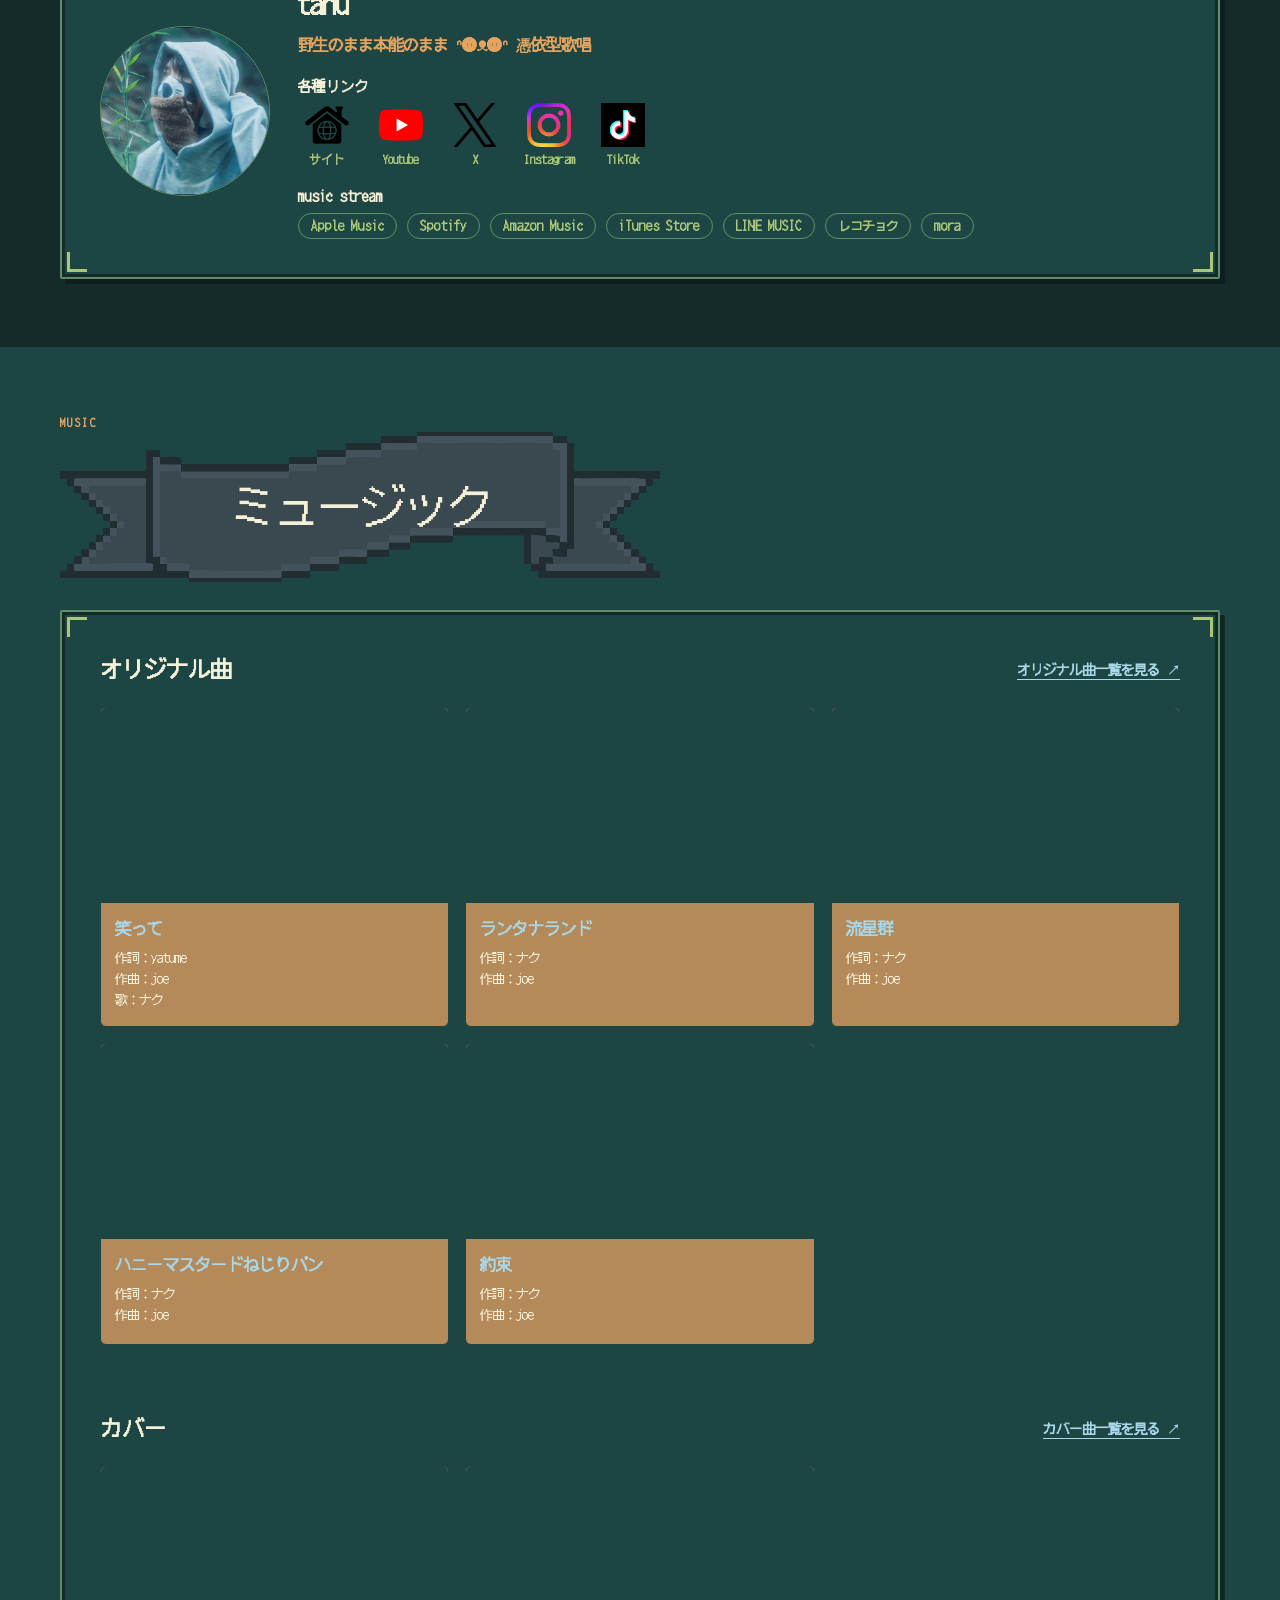
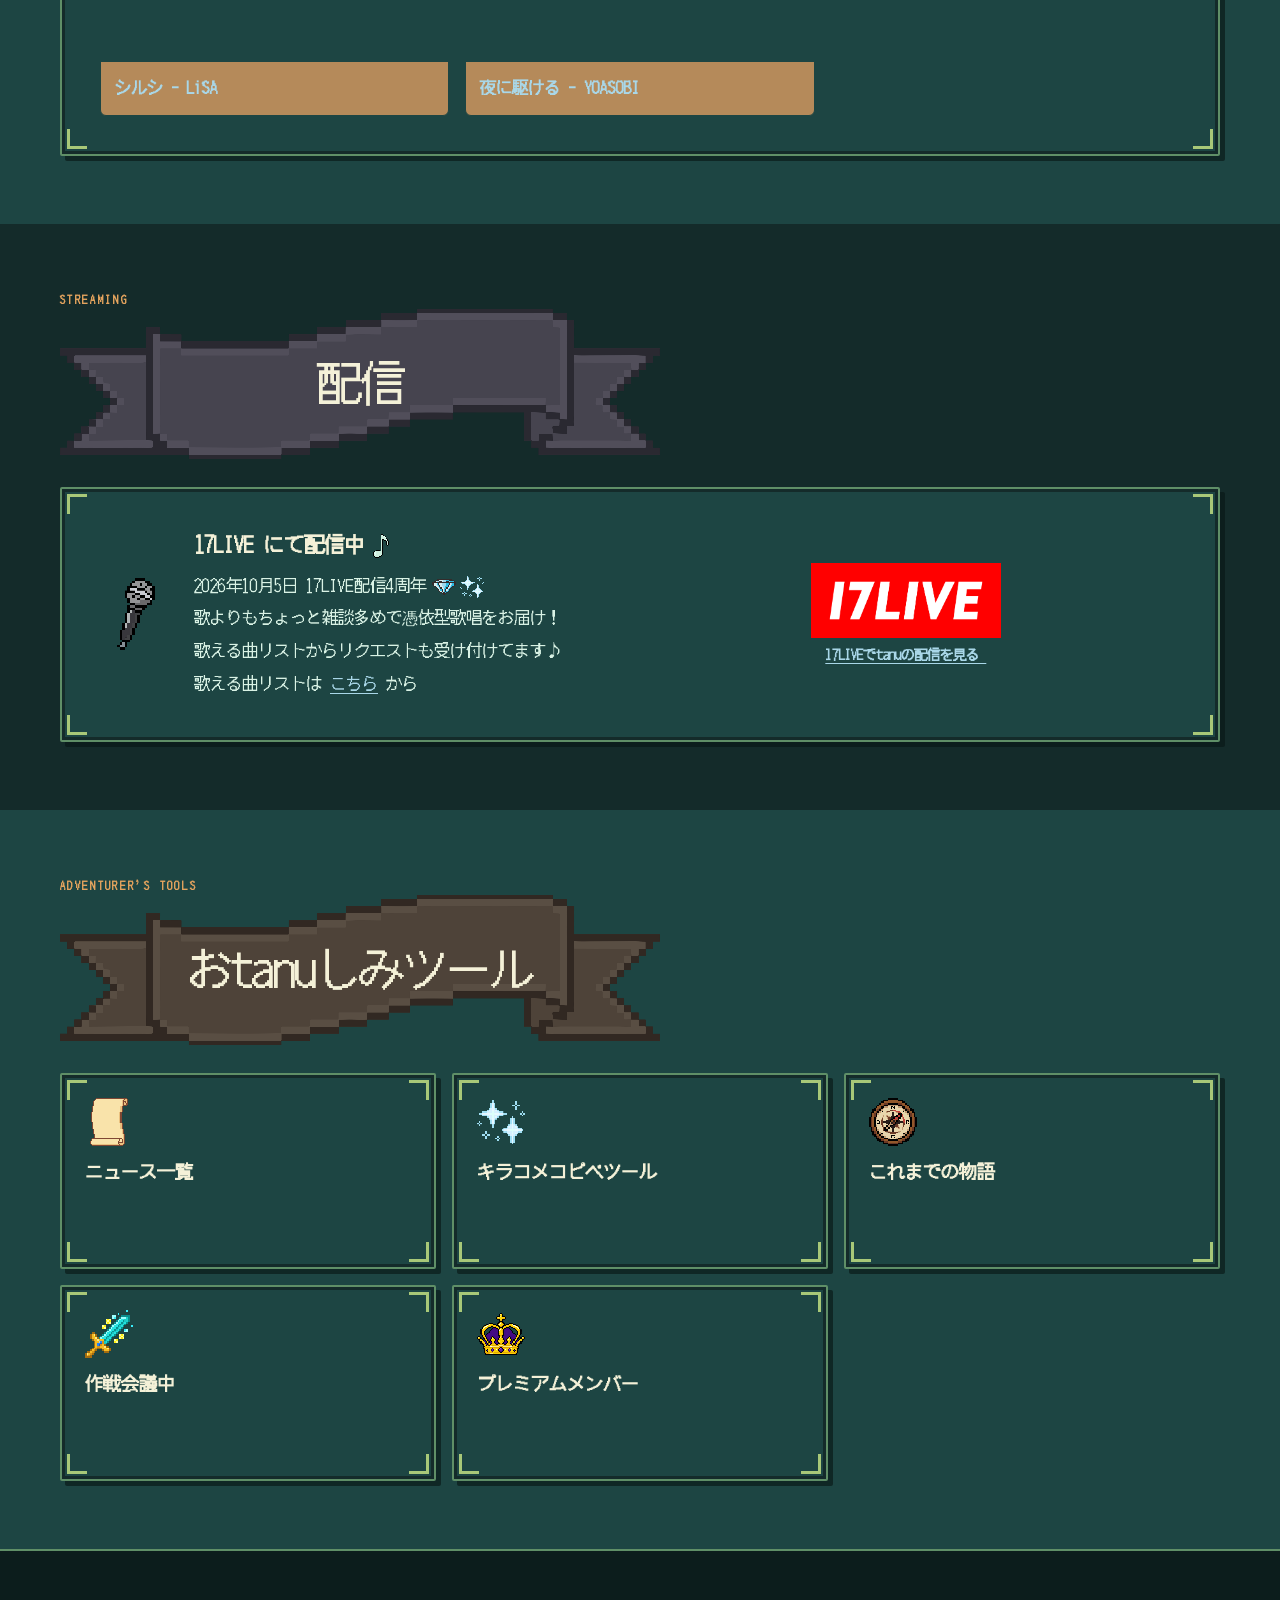
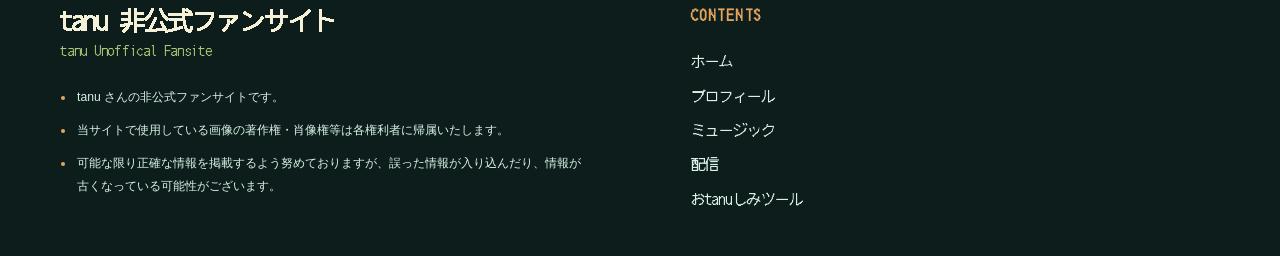
==== commit e418afba: "Prepare news and story pages for launch Rename Coming soon to 作戦会議中 throughout navigation and the la" ====
--- a/index.html
+++ b/index.html
@@ -27,8 +27,8 @@
       <details class="drawer-tools"><summary>おtanuしみツール<span aria-hidden="true">▼</span></summary><div class="drawer-submenu">
         <a href="news/">ニュース一覧</a>
         <a href="kiracome/">キラコメコピペツール</a>
-        <a href="journey/"><span>配信の<span class="sans-fallback">軌跡</span></span></a>
-        <a href="coming-soon/">Coming soon</a>
+        <a href="journey/">これまでの物語</a>
+        <a href="coming-soon/">作戦会議中</a>
         <a href="premium/">プレミアムメンバー</a>
       </div></details>
     </nav>
@@ -38,6 +38,16 @@
     <section class="home-hero" id="home" aria-labelledby="hero-title">
       <h1 id="hero-title" class="visually-hidden">tanu 非公式ファンサイト</h1>
       <img class="home-hero-image" src="assets/tanu-forest-hero.png" alt="月明かりの森の入口に立つ冒険者たちと、tanu 非公式ファンサイトのタイトル">
+    </section>
+
+    <section class="section latest-news" id="latest-news">
+      <div class="page-shell">
+        <div class="section-head">
+          <div><div class="eyebrow">NEWS</div><h2>最新ニュース</h2></div>
+          <a class="text-link" href="news/">ニュース一覧を見る ↗</a>
+        </div>
+        <div class="paper-panel latest-news-placeholder">作戦会議中</div>
+      </div>
     </section>
 
     <section class="section" id="profile">
@@ -147,8 +157,8 @@
         <div class="content-grid">
           <a class="content-card" href="news/"><div class="card-mark"><img src="assets/Canvas Scroll Pixel Art.png" alt="" aria-hidden="true"></div><h3>ニュース一覧</h3></a>
           <a class="content-card" href="kiracome/"><div class="card-mark"><img src="assets/Pixel Art Blue Sparkling Stars.png" alt="" aria-hidden="true"></div><h3>キラコメコピペツール</h3></a>
-          <a class="content-card" href="journey/"><div class="card-mark"><img src="assets/Pixel Art Compass Navigation Sprite.png" alt="" aria-hidden="true"></div><h3>配信の<span class="sans-fallback">軌跡</span></h3></a>
-          <a class="content-card" href="coming-soon/"><div class="card-mark"><img src="assets/Pixel art sword with blue light.png" alt="" aria-hidden="true"></div><h3>Coming soon</h3></a>
+          <a class="content-card" href="journey/"><div class="card-mark"><img src="assets/Pixel Art Compass Navigation Sprite.png" alt="" aria-hidden="true"></div><h3>これまでの物語</h3></a>
+          <a class="content-card" href="coming-soon/"><div class="card-mark"><img src="assets/Pixel art sword with blue light.png" alt="" aria-hidden="true"></div><h3>作戦会議中</h3></a>
           <a class="content-card" href="premium/"><div class="card-mark"><img src="assets/Pixel Art Noble Crown Icon.png" alt="" aria-hidden="true"></div><h3>プレミアムメンバー</h3></a>
         </div>
       </div>
--- a/assets/site.css
+++ b/assets/site.css
@@ -182,6 +182,7 @@
 .card-mark { color: var(--rust); font-size: 1.4rem; }
 .content-card h3 { margin: 10px 0 6px; color: var(--forest-950); font-size: 1.1rem; }
 .content-card p { margin: 0; color: var(--muted); font-size: .82rem; }
+.latest-news-placeholder { display: grid; min-height: 100px; place-items: center; color: var(--moonlight); font-size: 1.1rem; font-weight: 700; }
 .paper-panel, .content-card { position: relative; overflow: hidden; border: 2px solid var(--moss); border-radius: 2px; background: var(--night-teal); box-shadow: 5px 5px 0 #081817aa, inset 0 0 0 3px var(--deep-forest); isolation: isolate; }
 .paper-panel::before, .content-card::before { position: absolute; inset: 5px; z-index: 0; pointer-events: none; background: linear-gradient(var(--leaf), var(--leaf)) top left / 20px 3px no-repeat, linear-gradient(var(--leaf), var(--leaf)) top left / 3px 20px no-repeat, linear-gradient(var(--leaf), var(--leaf)) top right / 20px 3px no-repeat, linear-gradient(var(--leaf), var(--leaf)) top right / 3px 20px no-repeat, linear-gradient(var(--leaf), var(--leaf)) bottom left / 20px 3px no-repeat, linear-gradient(var(--leaf), var(--leaf)) bottom left / 3px 20px no-repeat, linear-gradient(var(--leaf), var(--leaf)) bottom right / 20px 3px no-repeat, linear-gradient(var(--leaf), var(--leaf)) bottom right / 3px 20px no-repeat; content: ""; }
 .paper-panel > *, .content-card > * { position: relative; z-index: 1; }
@@ -194,6 +195,8 @@
 .page-title { font-size: clamp(2rem, 5vw, 3.4rem); }
 .page-intro { max-width: 48em; margin: 10px 0 0; color: var(--muted); }
 .story-layout { display: grid; grid-template-columns: minmax(0, 1fr) 240px; align-items: start; gap: 25px; padding-bottom: 70px; }
+.story-layout-single { grid-template-columns: minmax(0, 1fr); }
+.news-archive { padding-bottom: 70px; }
 .side-note { padding: 20px; border: 1px dashed var(--rust); border-radius: 7px; color: var(--ink); background: var(--parchment); font-size: .82rem; }
 .side-note strong { display: block; margin-bottom: 6px; color: var(--forest-950); }
 .empty-note { padding: 40px 20px; border: 1px dashed var(--border); color: var(--muted); text-align: center; }
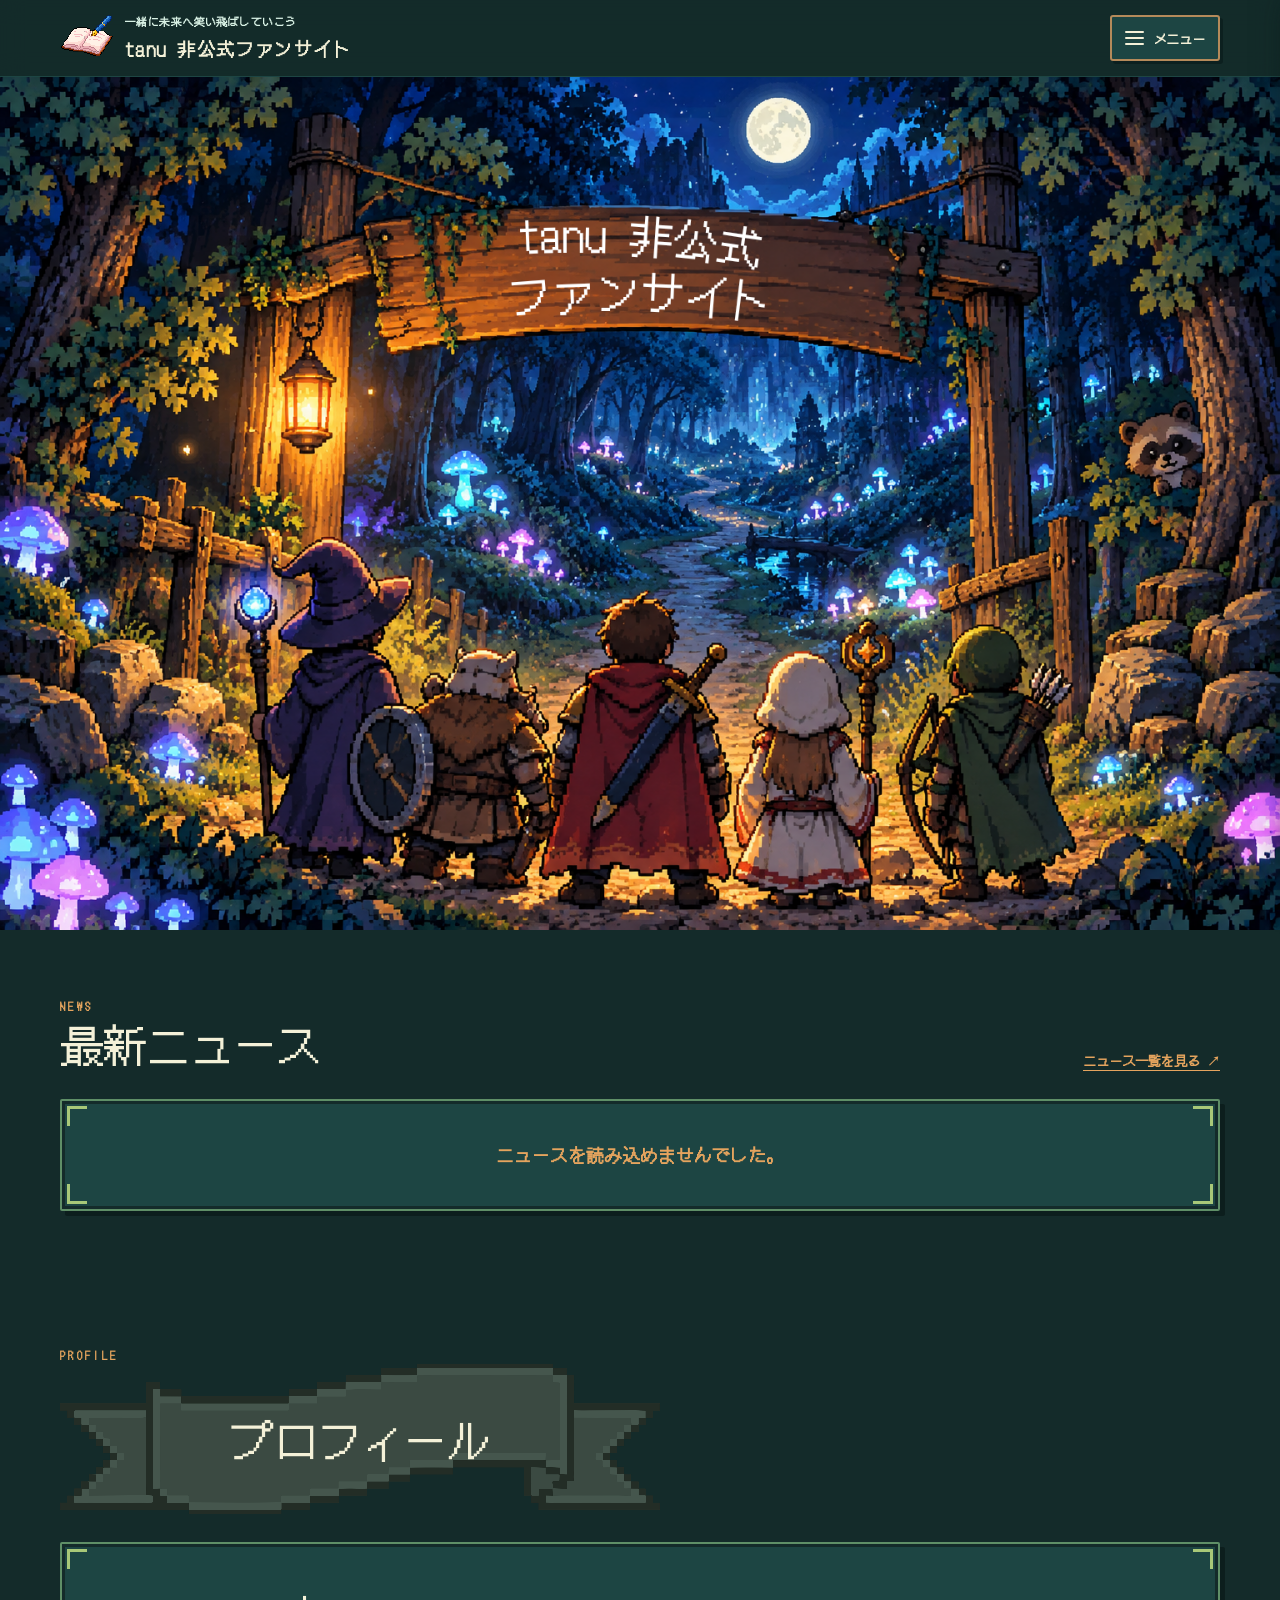
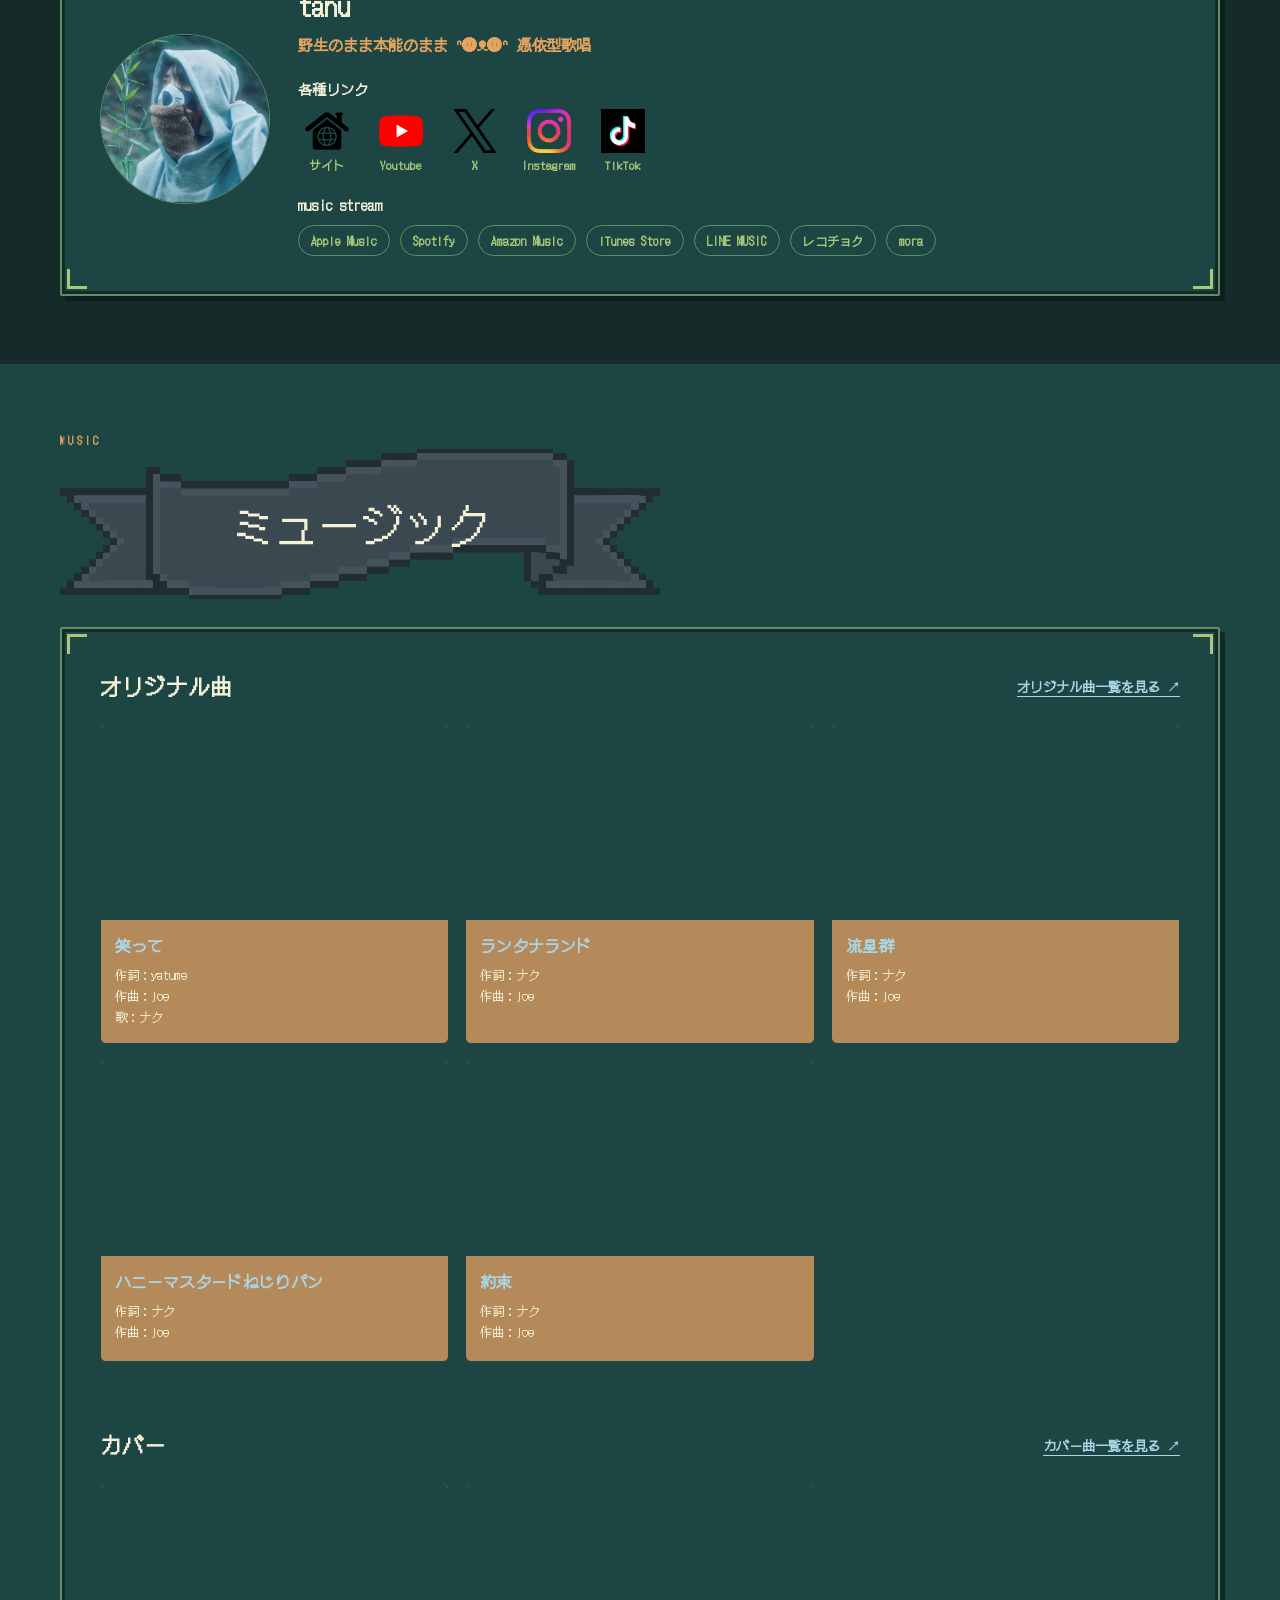
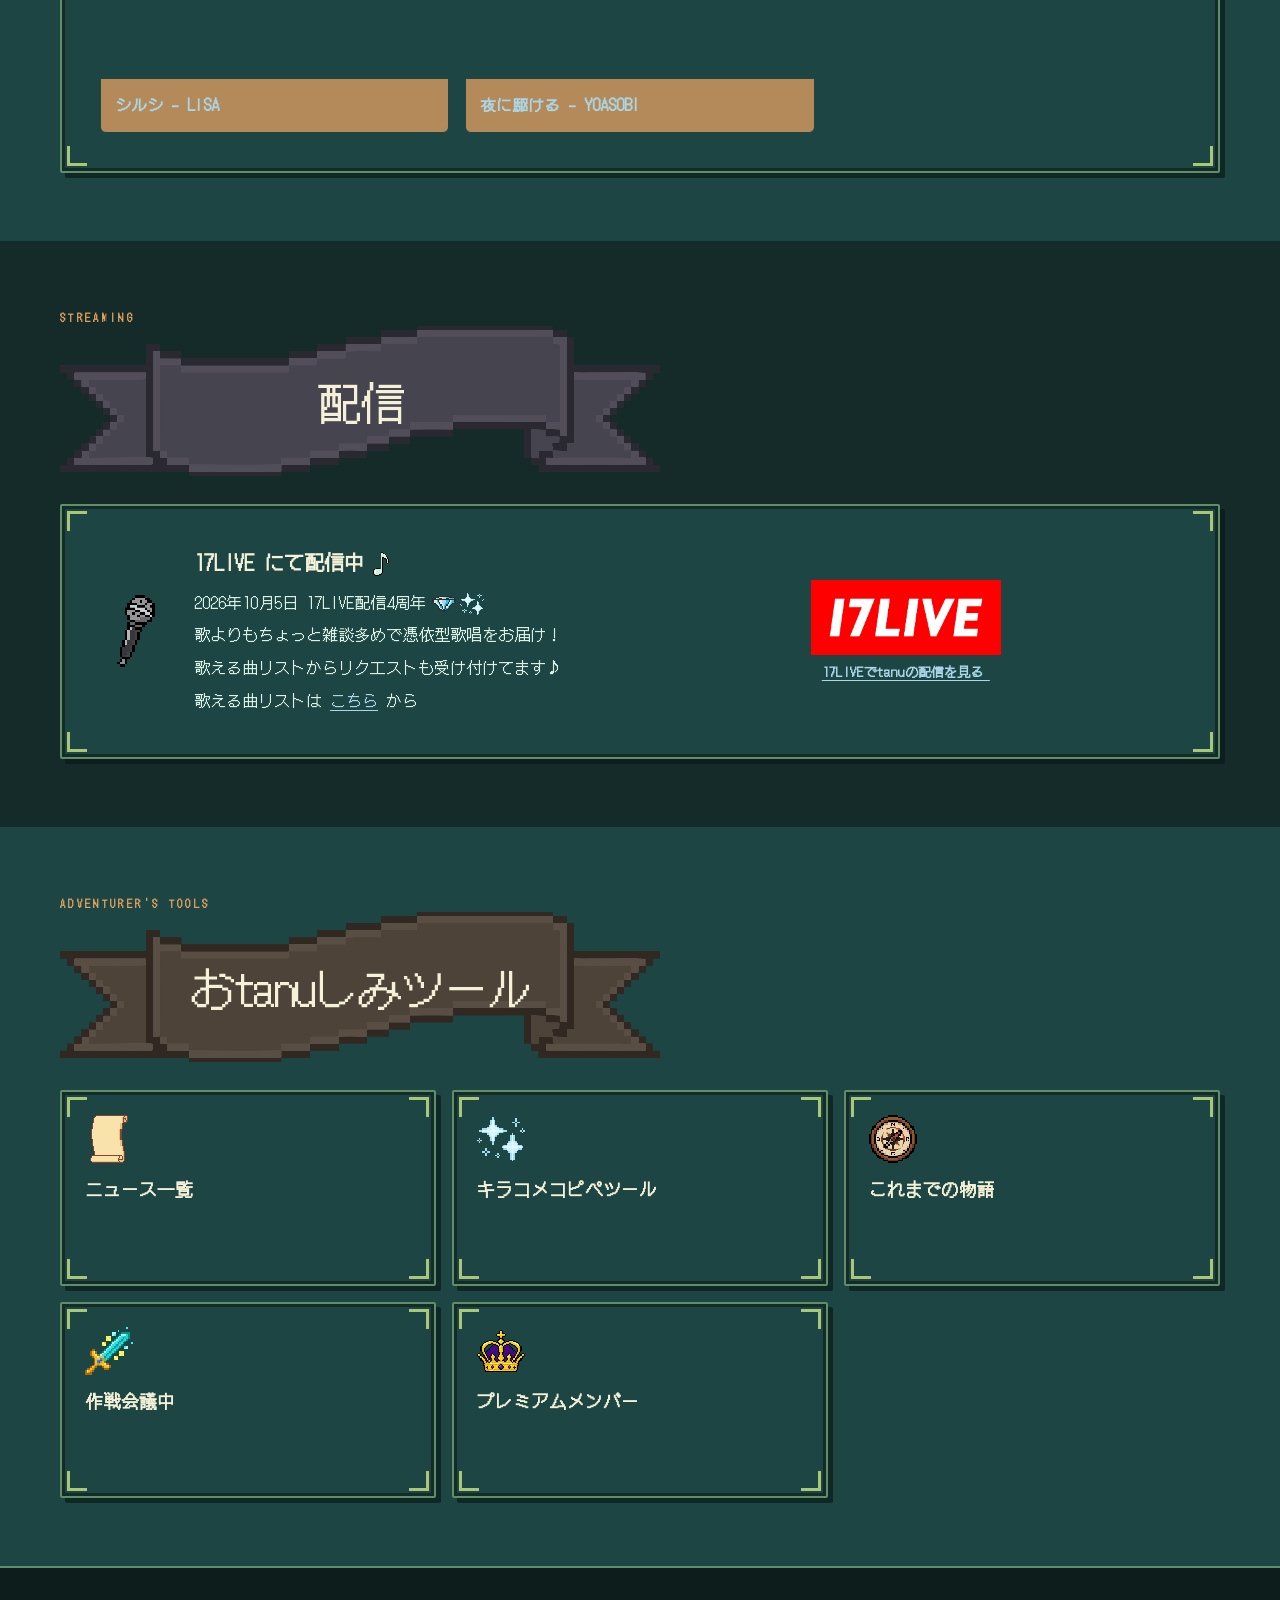
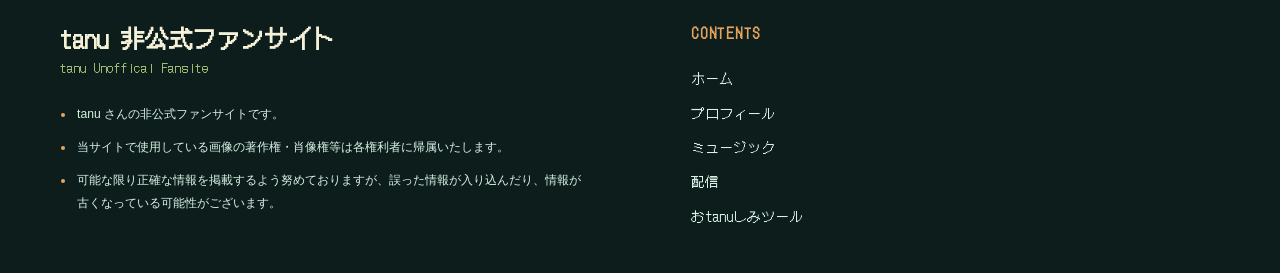
==== commit a625b41a: "Connect news feed and add DotGothic16" ====
--- a/index.html
+++ b/index.html
@@ -46,7 +46,7 @@
           <div><div class="eyebrow">NEWS</div><h2>最新ニュース</h2></div>
           <a class="text-link" href="news/">ニュース一覧を見る ↗</a>
         </div>
-        <div class="paper-panel latest-news-placeholder">作戦会議中</div>
+        <div class="paper-panel latest-news-placeholder" data-news-latest aria-live="polite">作戦会議中</div>
       </div>
     </section>
 
--- a/assets/site.css
+++ b/assets/site.css
@@ -1,6 +1,6 @@
 @font-face {
-  font-family: "EnkaDotGothic24";
-  src: url("fonts/EnkaDotGothic24.ttf") format("truetype");
+  font-family: "DotGothic16";
+  src: url("fonts/DotGothic16-Regular.ttf") format("truetype");
   font-style: normal;
   font-weight: 400;
   font-display: swap;
@@ -31,7 +31,7 @@
   --border: var(--moss);
   --shadow: 0 16px 35px #08181788;
   --sans-font: "Google Sans", "Roboto", "Noto Sans JP", "Yu Gothic UI", Meiryo, sans-serif;
-  --site-font: "EnkaDotGothic24", "Google Sans", "Roboto", "Noto Sans JP", "Yu Gothic UI", Meiryo, sans-serif;
+  --site-font: "DotGothic16", "Google Sans", "Roboto", "Noto Sans JP", "Yu Gothic UI", Meiryo, sans-serif;
 }
 * { box-sizing: border-box; }
 html { scroll-behavior: smooth; }
@@ -183,6 +183,26 @@
 .content-card h3 { margin: 10px 0 6px; color: var(--forest-950); font-size: 1.1rem; }
 .content-card p { margin: 0; color: var(--muted); font-size: .82rem; }
 .latest-news-placeholder { display: grid; min-height: 100px; place-items: center; color: var(--moonlight); font-size: 1.1rem; font-weight: 700; }
+.latest-news-list { display: grid; gap: 0; width: 100%; margin: 0; padding: 0; list-style: none; text-align: left; }
+.latest-news-list li + li { border-top: 1px dashed var(--border); }
+.latest-news-item { display: grid; grid-template-columns: 130px minmax(0, 1fr); align-items: center; gap: 18px; padding: 14px 8px; }
+.latest-news-date { color: var(--moonlight); font: .78rem var(--site-font); }
+.latest-news-list a { display: block; color: var(--ink); font-weight: 700; text-decoration: none; }
+.latest-news-list a:hover, .latest-news-list a:focus-visible { color: var(--leaf); text-decoration: underline; text-underline-offset: 4px; }
+.news-archive-list { display: grid; gap: 0; }
+.news-archive-item { display: grid; grid-template-columns: 130px minmax(0, 1fr); gap: 18px; padding: 18px 8px; border-bottom: 1px dashed var(--border); }
+.news-archive-item:last-child { border-bottom: 0; }
+.news-archive-item time { color: var(--moonlight); font: .78rem var(--site-font); }
+.news-entry-link { color: var(--ink); font-weight: 700; text-decoration: none; }
+.news-entry-link:hover, .news-entry-link:focus-visible { color: var(--leaf); text-decoration: underline; text-underline-offset: 4px; }
+.news-detail { color: var(--ink); }
+.news-detail time { display: block; margin-bottom: 10px; color: var(--moonlight); font: .8rem var(--site-font); }
+.news-detail-image { display: block; max-width: min(100%, 760px); max-height: 560px; margin: 0 auto 24px; object-fit: contain; }
+.news-detail-body { color: var(--ink); line-height: 1.9; white-space: pre-wrap; overflow-wrap: anywhere; }
+.news-related-links { display: grid; gap: 10px; margin: 26px 0 0; padding-left: 1.3em; }
+.news-related-links a { color: var(--music); overflow-wrap: anywhere; }
+.news-back-link { display: inline-block; margin-top: 28px; color: var(--leaf); }
+.news-load-error { color: var(--alert); text-align: center; }
 .paper-panel, .content-card { position: relative; overflow: hidden; border: 2px solid var(--moss); border-radius: 2px; background: var(--night-teal); box-shadow: 5px 5px 0 #081817aa, inset 0 0 0 3px var(--deep-forest); isolation: isolate; }
 .paper-panel::before, .content-card::before { position: absolute; inset: 5px; z-index: 0; pointer-events: none; background: linear-gradient(var(--leaf), var(--leaf)) top left / 20px 3px no-repeat, linear-gradient(var(--leaf), var(--leaf)) top left / 3px 20px no-repeat, linear-gradient(var(--leaf), var(--leaf)) top right / 20px 3px no-repeat, linear-gradient(var(--leaf), var(--leaf)) top right / 3px 20px no-repeat, linear-gradient(var(--leaf), var(--leaf)) bottom left / 20px 3px no-repeat, linear-gradient(var(--leaf), var(--leaf)) bottom left / 3px 20px no-repeat, linear-gradient(var(--leaf), var(--leaf)) bottom right / 20px 3px no-repeat, linear-gradient(var(--leaf), var(--leaf)) bottom right / 3px 20px no-repeat; content: ""; }
 .paper-panel > *, .content-card > * { position: relative; z-index: 1; }
@@ -275,6 +295,8 @@
   .profile-avatar { width: 130px; }
   .story-layout { grid-template-columns: 1fr; }
   .news-item { grid-template-columns: 1fr; gap: 4px; }
+  .latest-news-item { grid-template-columns: 1fr; gap: 3px; }
+  .news-archive-item { grid-template-columns: 1fr; gap: 5px; }
   .tool-main { width: calc(100% - 28px); }
   .scene-group { padding: 14px; }
   .message-row { align-items: stretch; flex-direction: column; }
